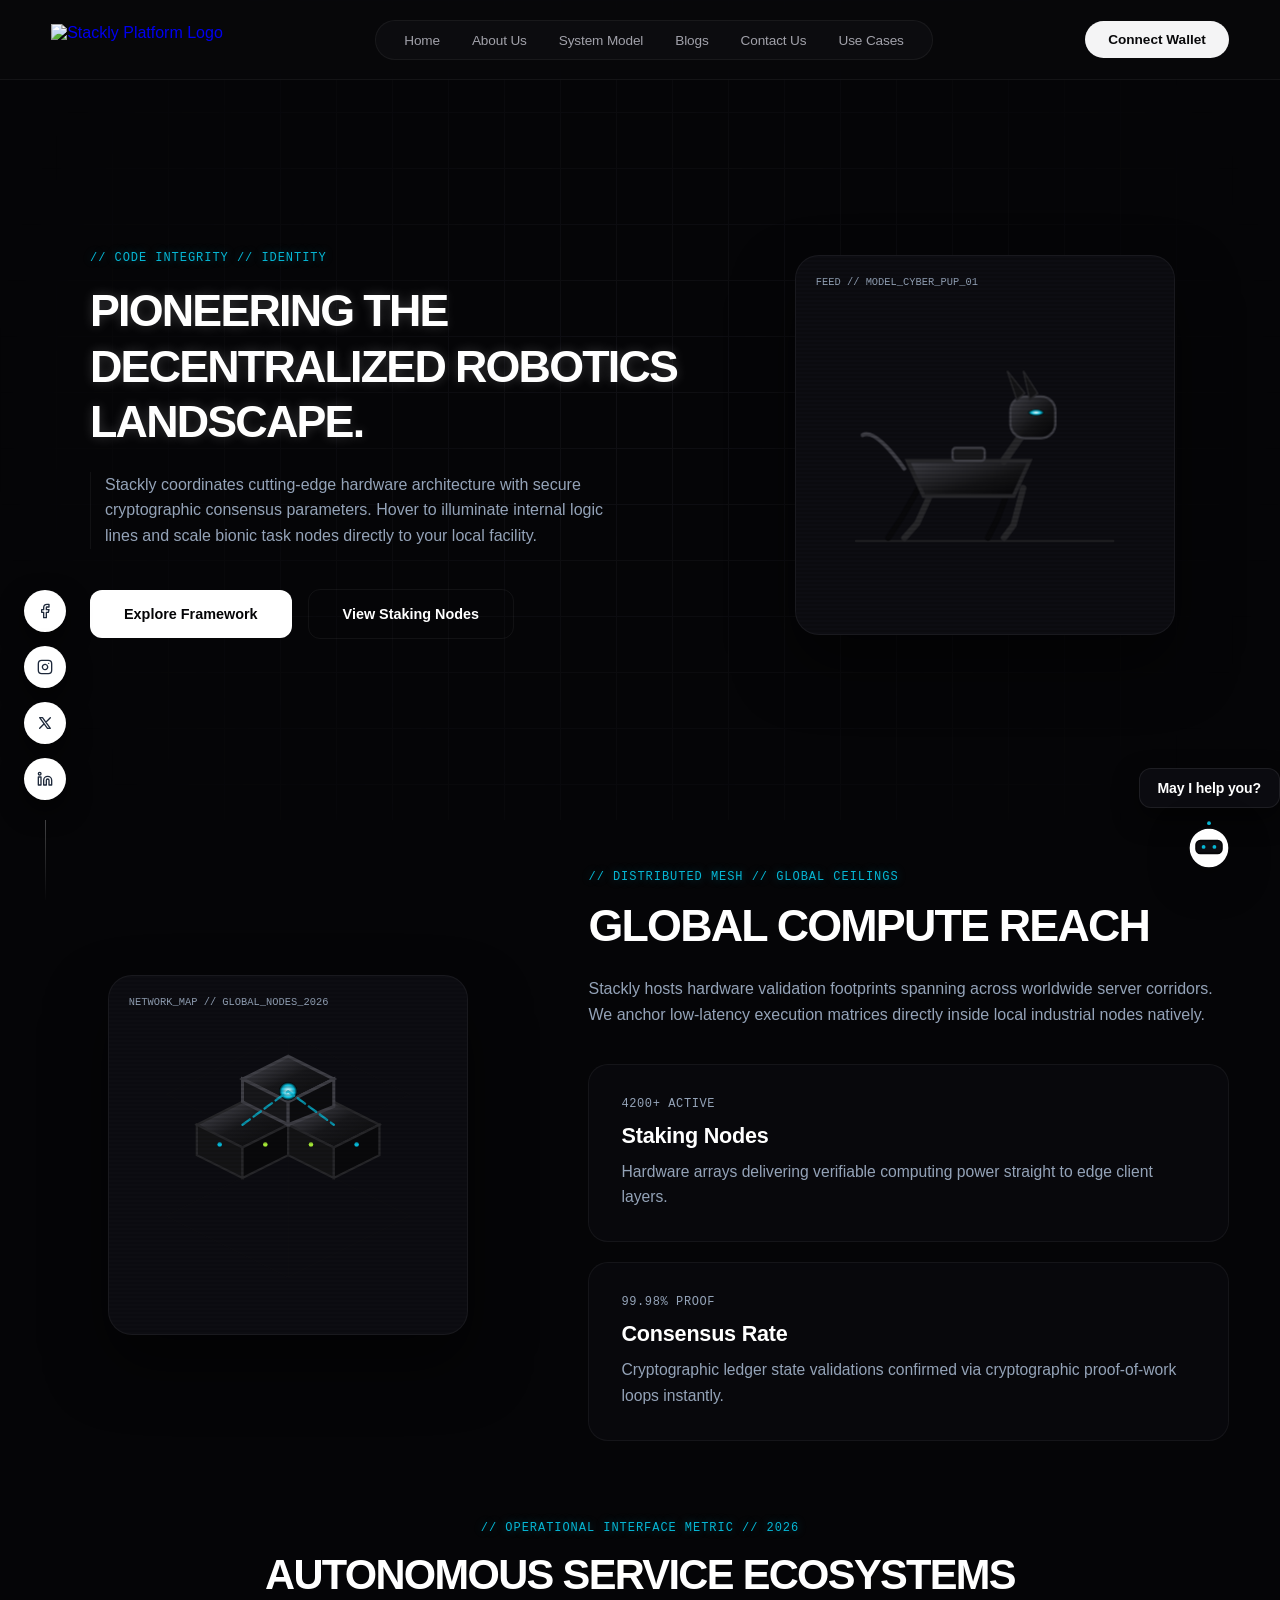
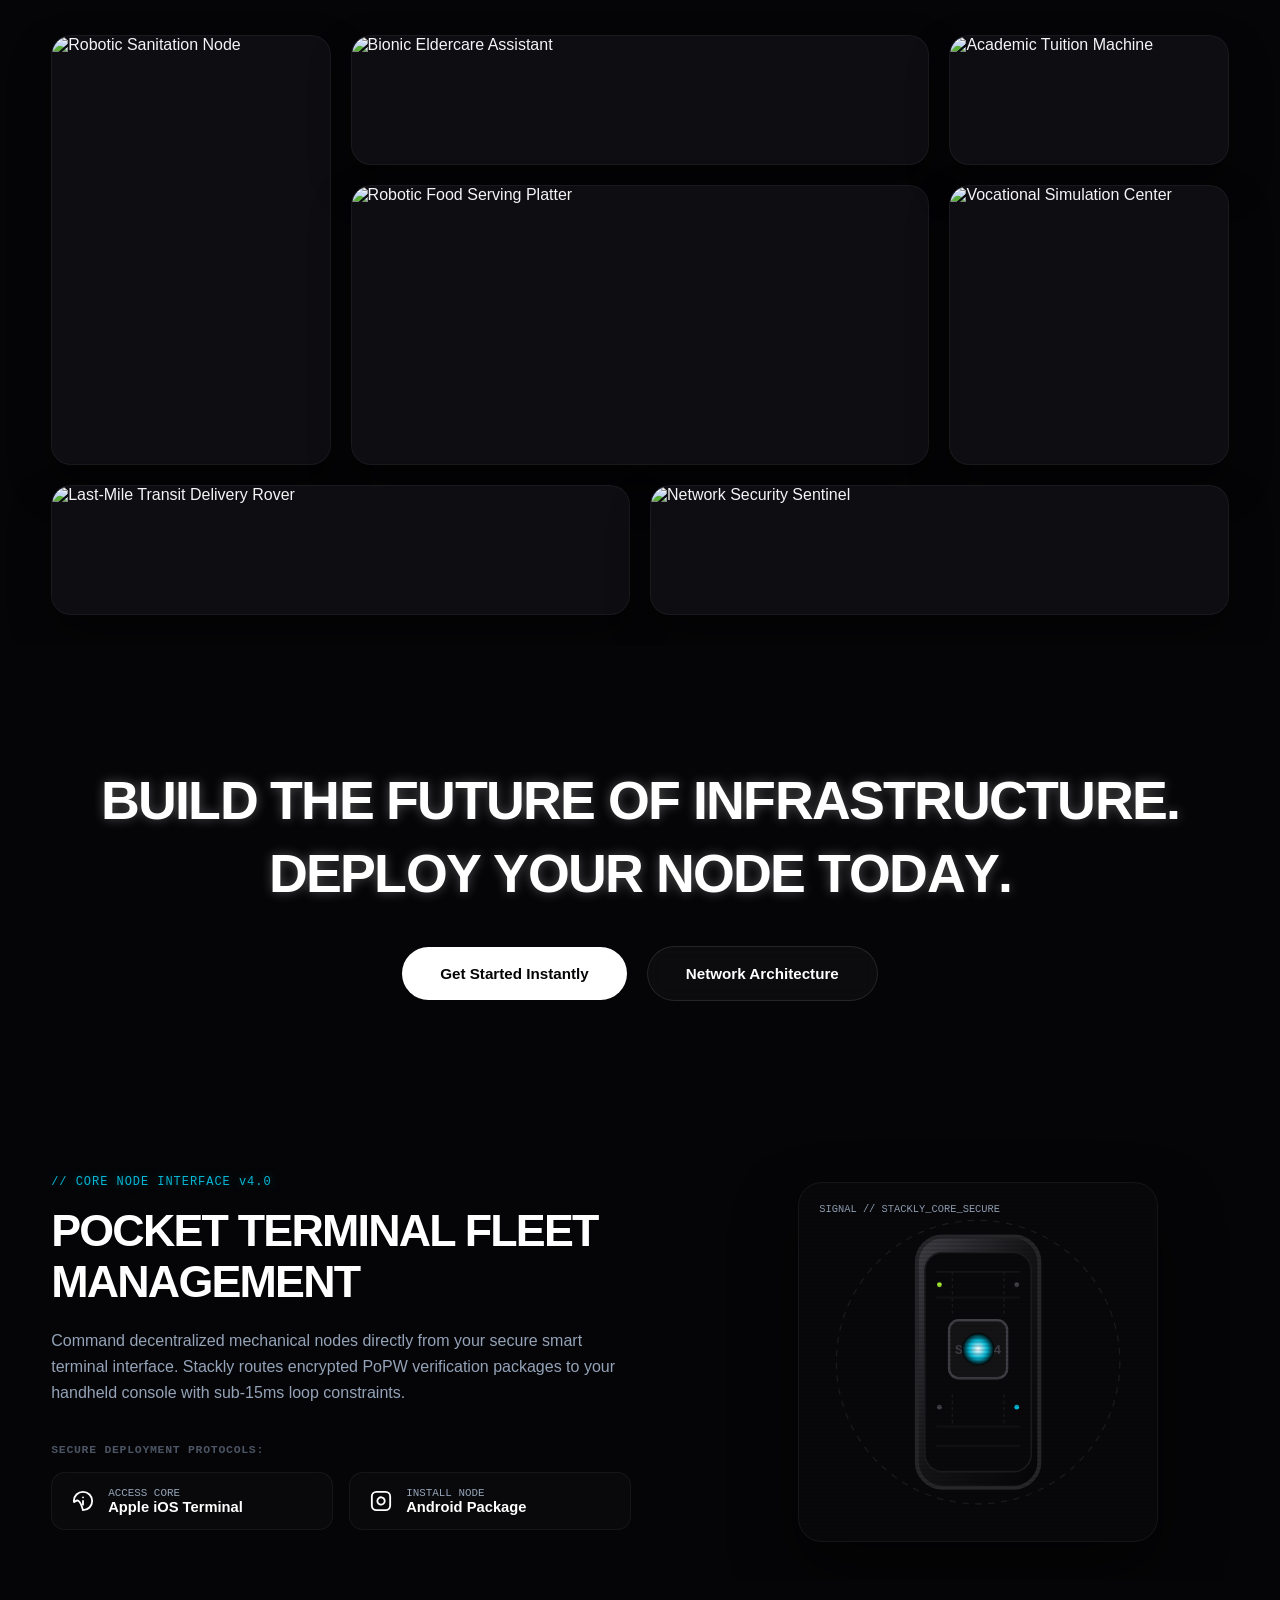
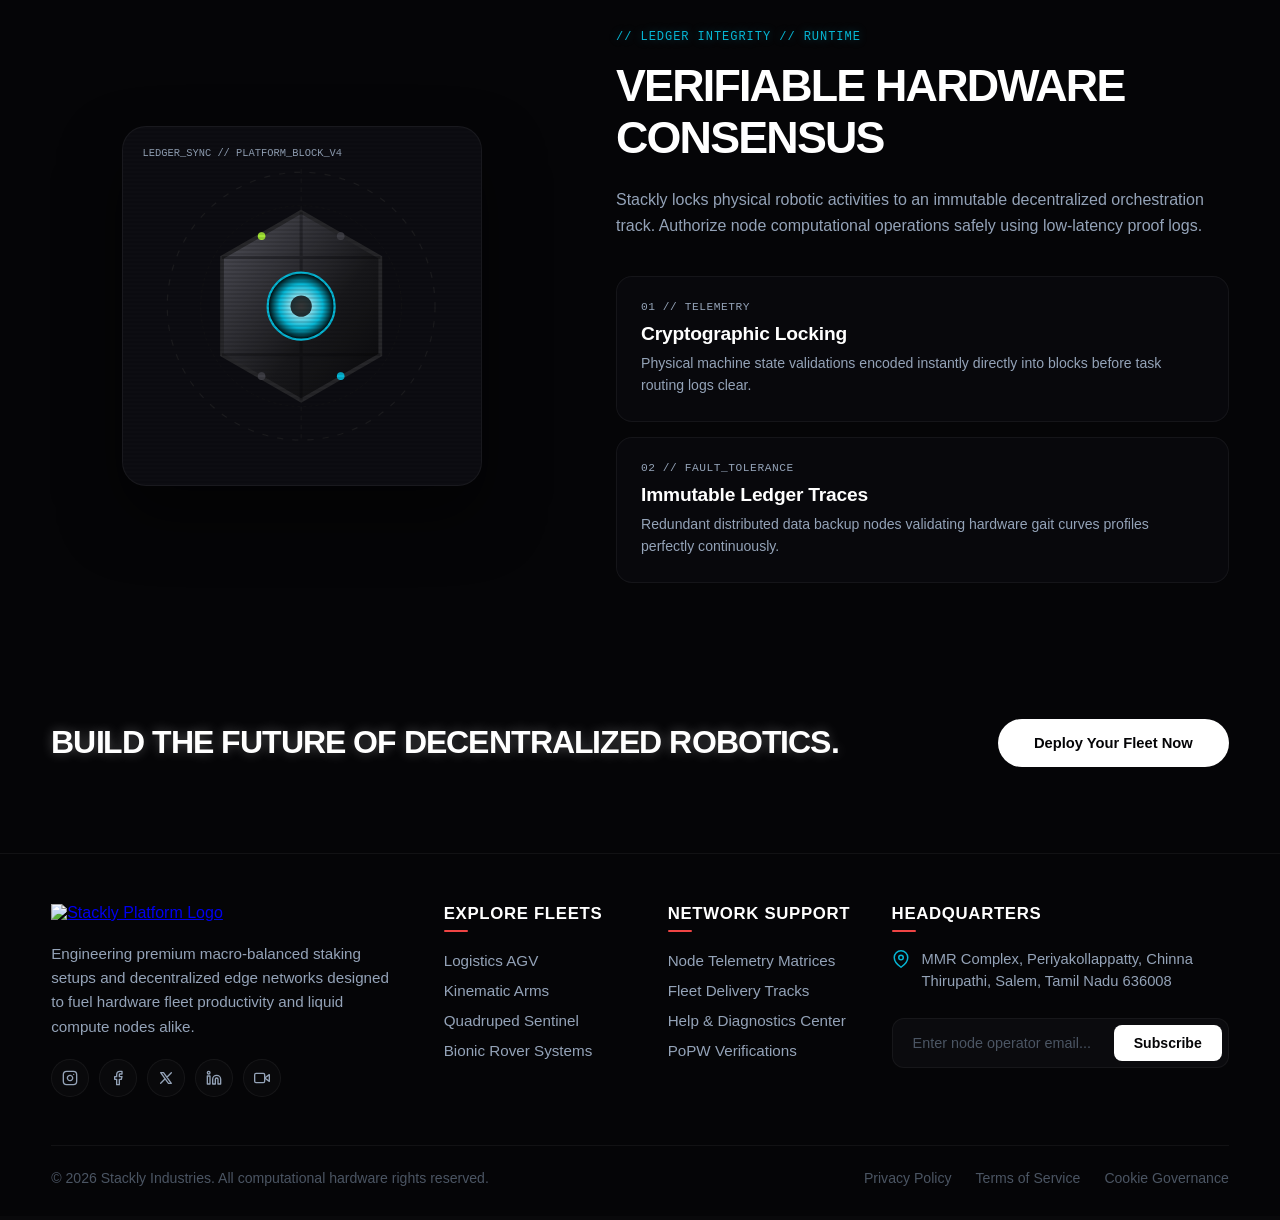
==== about.html @ 05ede950 "subpages completed" ====
<!DOCTYPE html>
<html lang="en">
<head>
    <meta charset="UTF-8">
    <meta name="viewport" content="width=device-width, initial-scale=1.0">
    <title>Stackly — Initializing...</title>
    <link rel="stylesheet" href="style.css">
</head>
<body>

    <!-- Premium Dark Robotics Preloader Overlay Component -->
    <div id="preloader">
        <div class="loader-content">
            
            <!-- Modern Humanoid Inline Vector Node -->
            <svg class="robot-vector" viewBox="0 0 24 24" xmlns="http://w3.org">
                <path d="M12 2V5M5 9H3M21 9H19M12 17V22M9 22H15" />
                <rect x="5" y="5" width="14" height="12" rx="3" />
                <circle cx="9" cy="10" r="1" fill="currentColor" />
                <circle cx="15" cy="10" r="1" fill="currentColor" />
                <path d="M9 14C9 14 10.5 15.5 12 15.5C13.5 15.5 15 14 15 14" />
            </svg>
            
            <!-- Brand Platform Signature Identification -->
            <h1 class="brand-load-text">stackly</h1>
            
            <!-- Precision Loading Timeline Metrics Track -->
            <div class="progress-track">
                <div class="progress-bar"></div>
            </div>
            
        </div>
    </div>



 <script>
    /**
 * Stackly Isolated Pipeline Handler
 * Encapsulates preloader termination behavior
 */
document.addEventListener('DOMContentLoaded', () => {
    const preloader = document.getElementById('preloader');
    
    // Strict 2-second timeout window constraint execution frame
    setTimeout(() => {
        // Execute smooth exit fade workflow transition parameters
        preloader.style.opacity = '0';
        preloader.style.visibility = 'hidden';
        
        // Console statement verify preloader complete loop hooks
        console.log("[STACKLY INTERFACE]: Preloader cycle successfully completed. System fully mounted.");
    }, 2000);
});

 </script>

 <!-- Persistent Global Navigation Header Matrix -->
<header class="global-navbar">
    <div class="nav-container">
        
        <!-- Left Corner Brand Asset Component (Triggers App Reload) -->
        <a href="#" class="brand-logo-link" id="logoLink" title="Refresh Application">
            <img src="https://placehold.co" alt="Stackly Platform Logo" class="brand-img">
        </a>

        <!-- Center Navigation Alignment Menu Grid Wrapper -->
        <nav class="nav-menu-wrapper" id="navMenu">
            <ul class="nav-list">
                <li><a href="index.html" class="menu-link">Home</a></li>
                <li><a href="about.html" class="menu-link">About Us</a></li>
                <li><a href="systems.html" class="menu-link">System Model</a></li>
                <li><a href="blogs.html" class="menu-link">Blogs</a></li>
                <li><a href="contact.html" class="menu-link">Contact Us</a></li>
                <li><a href="#usecases" class="menu-link">Use Cases</a></li>
            </ul>
        </nav>

        <!-- Right Corner Authentication Interface Trigger -->
        <div class="nav-auth-block">
            <a href="login.html" class="cta-auth-btn">Connect Wallet</a>
            
            <!-- Micro-Interactions Fluid Mobile Hamburger Button Node -->
            <button class="hamburger-toggle" id="hamburgerBtn" aria-label="Toggle Navigation Workspace" aria-expanded="false">
                <span class="bar"></span>
                <span class="bar"></span>
                <span class="bar"></span>
            </button>
        </div>

    </div>
</header>

<script>
    /**
 * Stackly Global Application Header Pipeline
 */
document.addEventListener('DOMContentLoaded', () => {
    
    // Core Elements Declarations Setup
    const logoLink = document.getElementById('logoLink');
    const hamburgerBtn = document.getElementById('hamburgerBtn');
    const navMenu = document.getElementById('navMenu');
    const bodyElement = document.body;
    const menuLinks = document.querySelectorAll('.menu-link');

    // 1. Force Page Hard Refresh on Logo Press Action
    if (logoLink) {
        logoLink.addEventListener('click', (event) => {
            event.preventDefault();
            window.location.reload(true);
        });
    }

    // 2. Responsive Mobile Sheet Interactivity Router Setup
    function toggleMobileMenu() {
        const isExpanded = hamburgerBtn.getAttribute('aria-expanded') === 'true';
        
        // Toggle Local Tracking CSS classes
        hamburgerBtn.classList.toggle('active');
        navMenu.classList.toggle('active');
        
        // Strict Background Scrolling Interdiction Protocol Implementation
        bodyElement.classList.toggle('mobile-menu-active');
        
        // Sync State Accessibility Properties
        hamburgerBtn.setAttribute('aria-expanded', !isExpanded);
    }

    if (hamburgerBtn && navMenu) {
        hamburgerBtn.addEventListener('click', toggleMobileMenu);
    }

    // 3. Drop down backdrop context immediately if anchor link selection updates
    menuLinks.forEach(link => {
        link.addEventListener('click', () => {
            if (navMenu && navMenu.classList.contains('active')) {
                toggleMobileMenu();
            }
        });
    });

});

</script>

<!-- Fixed Left Column Structural Social Dock Matrix -->
<aside class="spatial-social-dock">
    <div class="dock-nodes-wrapper">
        
        <!-- Icon 1: Facebook -->
        <a href="404.html" class="dock-icon-orb" aria-label="Facebook Channel Link" title="Facebook">
            <svg class="svg-dock-icon" viewBox="0 0 24 24" fill="none" stroke="currentColor" stroke-width="2" stroke-linecap="round" stroke-linejoin="round">
                <path d="M18 2h-3a5 5 0 0 0-5 5v3H7v4h3v8h4v-8h3l1-4h-4V7a1 1 0 0 1 1-1h3z"></path>
            </svg>
        </a>

        <!-- Icon 2: Instagram -->
        <a href="404.html" class="dock-icon-orb" aria-label="Instagram Stream Link" title="Instagram">
            <svg class="svg-dock-icon" viewBox="0 0 24 24" fill="none" stroke="currentColor" stroke-width="2" stroke-linecap="round" stroke-linejoin="round">
                <rect x="2" y="2" width="20" height="20" rx="5" ry="5"></rect>
                <path d="M16 11.37A4 4 0 1 1 12.63 8 4 4 0 0 1 16 11.37z"></path>
                <line x1="17.5" y1="6.5" x2="17.51" y2="6.5"></line>
            </svg>
        </a>

        <!-- Icon 3: X / Twitter -->
        <a href="404.html" class="dock-icon-orb" aria-label="X Network Feed Link" title="X (Twitter)">
            <svg class="svg-dock-icon" viewBox="0 0 24 24" fill="none" stroke="currentColor" stroke-width="2" stroke-linecap="round" stroke-linejoin="round">
                <path d="M4 4l11.733 16h4.267l-11.733 -16z M4 20l6.768 -6.768 M20 4l-6.768 6.768"></path>
            </svg>
        </a>

        <!-- Icon 4: LinkedIn -->
        <a href="404.html" class="dock-icon-orb" aria-label="LinkedIn Corporate Hub Link" title="LinkedIn">
            <svg class="svg-dock-icon" viewBox="0 0 24 24" fill="none" stroke="currentColor" stroke-width="2" stroke-linecap="round" stroke-linejoin="round">
                <path d="M16 8a6 6 0 0 1 6 6v7h-4v-7a2 2 0 0 0-2-2 2 2 0 0 0-2 2v7h-4v-7a6 6 0 0 1 6-6zM2 9h4v12H2z"></path>
                <circle cx="4" cy="4" r="2"></circle>
            </svg>
        </a>

        <!-- Continuous Vertical Calibration Track Line -->
        <div class="dock-axis-line"></div>

    </div>
</aside>

<style>
    /* ==========================================================================
   FIXED LEFT-PINNED SECURE SOCIAL DOCK SYSTEM (Morph Spatial UI Specs)
   ========================================================================== */
:root {
    --bg-universe-dark: #050507;
    --surface-solid-orb: #ffffff;
    --text-icon-dark: #1e293b;
    --neon-cyan: #06b6d4;
    --border-muted: rgba(255, 255, 255, 0.05);
}

.spatial-social-dock {
    /* FIXED FIXED CORNER OVERRIDE PIN: Extracts element node stack entirely out of content flow context layers */
    position: fixed;
    bottom: 0;
    left: 24px; /* Locked margin placement gutter spacing safely clear of hero typography boxes bounds */
    z-index: 999; /* Forces layer tracking strictly over all background elements layout grids */
    pointer-events: none; 
}

.dock-nodes-wrapper {
    display: flex;
    flex-direction: column;
    align-items: center;
    gap: 14px; /* Symmetrical spatial intervals between independent white circles */
    pointer-events: auto; /* Restores active mouse clicks capture exclusively over buttons circles */
}

/* White Pinned Circular Containers */
.dock-icon-orb {
    width: 42px;
    height: 42px;
    background-color: var(--surface-solid-orb);
    border-radius: 50%;
    display: flex;
    justify-content: center;
    align-items: center;
    color: var(--text-icon-dark);
    text-decoration: none;
    box-shadow: 0 10px 25px rgba(0, 0, 0, 0.6);
    transition: background-color 0.3s, color 0.3s, transform 0.4s cubic-bezier(0.16, 1, 0.3, 1), box-shadow 0.3s;
}

.svg-dock-icon {
    width: 16px;
    height: 16px;
    display: block;
}

/* CYBER GLOW TRANSFORMS ON HOVER SHIFTS */
.dock-icon-orb:hover {
    background-color: var(--bg-universe-dark);
    color: #ffffff;
    border: 1px solid var(--neon-cyan);
    box-shadow: 0 0 20px rgba(6, 182, 212, 0.6);
    transform: translateY(-4px) scale(1.05); /* Moves upward programmatically on focus checks */
}

/* Pinned Vertical Track Axis Line */
.dock-axis-line {
    width: 1px;
    height: 80px; /* Locked downward line extension length bounds */
    background: linear-gradient(to bottom, rgba(255, 255, 255, 0.25) 0%, rgba(255, 255, 255, 0.01) 100%);
    margin-top: 6px;
}

/* ==========================================================================
   DYNAMIC MULTI-BREAKPOINT RESPONSIVE ADAPTABILITY OVERRIDES
   ========================================================================== */
@media (max-width: 1024px) {
    /* Safe re-alignment: Converts fixed left row layout stack into floating horizontal bar on compact screens */
    .spatial-social-dock {
        position: fixed;
        bottom: 20px;
        left: 50%;
        transform: translateX(-50%);
        width: auto;
    }

    .dock-nodes-wrapper {
        flex-direction: row; /* Horizontal shift sequence */
        background: rgba(13, 13, 18, 0.85);
        padding: 8px 16px;
        border-radius: 100px;
        border: 1px solid var(--border-muted);
        backdrop-filter: blur(16px);
        -webkit-backdrop-filter: blur(16px);
        gap: 12px;
        box-shadow: 0 20px 40px rgba(0, 0, 0, 0.7);
    }

    .dock-icon-orb {
        width: 36px;
        height: 36px;
        box-shadow: none;
    }
    
    .dock-icon-orb:hover {
        transform: translateY(-2px) scale(1.02);
    }

    .dock-axis-line {
        display: none; /* Destroys downward track line on mobile views stacks cleanly */
    }
}

</style>

<!-- Pinned Bottom Right Corner Robotic Assistant Node Widget Frame -->
<div class="robotic-assistance-widget" id="assistanceNode" title="Get Network Support">
    <div class="assistant-content-mesh">
        
        <!-- Automated Telemetry Text Notification Prompt Banner Bubble -->
        <div class="assistant-speech-bubble" id="speechPromptBubble">
            <span class="bubble-text">May I help you?</span>
        </div>

        <!-- High-Fidelity White-Chassis Black-Outline Humanoid Assistant Orb Anchor -->
        <div class="assistant-trigger-orb">
            <!-- Interconnected Robotics Mechanical Head Vector Asset Grid -->
            <svg class="assistant-vector-icon" viewBox="0 0 100 100" xmlns="http://w3.org">
                <!-- Main Helmet Armor Shell Face (White Chassis Plate, Crisp Solid Black Outlines) -->
                <circle cx="50" cy="50" r="38" fill="#ffffff" stroke="#050507" stroke-width="4.5" />
                
                <!-- Recessed Deep Tech Visor Display Grid Module -->
                <rect x="26" y="36" width="48" height="24" rx="8" fill="#0d0d11" stroke="#050507" stroke-width="3" />
                
                <!-- Active Luminous Cyan Node Sensors Arrays Optics (Domain Branding Accents) -->
                <circle cx="40" cy="48" r="3.5" fill="#06b6d4" class="telemetry-optic-glow" />
                <circle cx="60" cy="48" r="3.5" fill="#06b6d4" class="telemetry-optic-glow" />
                
                <!-- Upper Antenna Uplink Signal Joint Node Frame -->
                <line x1="50" y1="12" x2="50" y2="4" stroke="#050507" stroke-width="4" stroke-linecap="round" />
                <circle cx="50" cy="4" r="3.5" fill="#06b6d4" />
            </svg>
        </div>

    </div>
</div>
<style>
    /* ==========================================================================
   PINNED BOT-RIGHT CORNER ROBOT ASSISTANT (Fixed Right-Edge Alignment)
   ========================================================================== */
:root {
    --bg-universe-pitch: #050507;
    --surface-white-chassis: #ffffff;
    --neon-cyan-glow: #06b6d4;
    --font-display-stack: -apple-system, BlinkMacSystemFont, "SF Pro Display", "Segoe UI", Roboto, sans-serif;
}

.robotic-assistance-widget {
    /* FIXED FIXED CORNER OVERRIDE PIN SETUP: Fixed positioning outside standard flow context layers */
    position: fixed;
    bottom: 24px;
    right: 0px; /* FIXED: Locked safety margin spacer to prevent window clipping cuts */
    z-index: 9999; /* Forces layer hierarchy directly over footer modules matrices */
    cursor: pointer;
    font-family: var(--font-display-stack);
    user-select: none;
    -webkit-user-select: none;
}

.assistant-content-mesh {
    position: relative;
    display: flex;
    flex-direction: column;
    align-items: center; /* FIXED: Centers bubble block perfectly above the robot cylinder */
    gap: 12px;
}

/* ==========================================================================
   AUTOMATED TELEMETRY SPEECH BUBBLE OVERLAYS 
   ========================================================================== */
.assistant-speech-bubble {
    background-color: rgba(13, 13, 18, 0.9);
    border: 1px solid rgba(255, 255, 255, 0.08);
    backdrop-filter: blur(12px);
    -webkit-backdrop-filter: blur(12px);
    padding: 10px 18px;
    border-radius: 12px;
    box-shadow: 0 10px 25px rgba(0, 0, 0, 0.5);
    
    /* Programmatic Opacity Flash states metrics default starting flags rules */
    opacity: 0;
    visibility: hidden;
    transform: translateY(6px) scale(0.98);
    transition: opacity 0.4s cubic-bezier(0.16, 1, 0.3, 1), 
                visibility 0.4s, 
                transform 0.4s cubic-bezier(0.16, 1, 0.3, 1);
    white-space: nowrap; /* Prevents text layout fractures on narrow containers width changes */
}

/* Flash active visibility indicator class applied via programmatic 2s intervals clocks */
.assistant-speech-bubble.bubble-active {
    opacity: 1;
    visibility: visible;
    transform: translateY(0) scale(1);
}

.bubble-text {
    color: var(--surface-white-chassis);
    font-size: 0.88rem;
    font-weight: 600;
    letter-spacing: -0.01em;
}

/* ==========================================================================
   WHITE-CHASSIS BLACK-OUTLINE HIGH-GLOW ICON HARNESS 
   ========================================================================== */
.assistant-trigger-orb {
    width: 54px;
    height: 56px;
    display: flex;
    justify-content: center;
    align-items: center;
    transition: transform 0.4s cubic-bezier(0.16, 1, 0.3, 1);
    /* Soft spatial vertical float loop oscillation timeline */
    animation: assistantFloatOscillation 5s ease-in-out infinite;
}

.assistant-vector-icon {
    width: 100%;
    height: auto;
    display: block;
    filter: drop-shadow(0 10px 20px rgba(0, 0, 0, 0.4));
}

/* Continuously pulsing domain blue indicator optics layout metrics */
.telemetry-optic-glow {
    animation: cyanOpticsPulse 2.5s ease-in-out infinite;
    transform-origin: center;
}

/* High-tech automated animation frames tracks definitions */
@keyframes assistantFloatOscillation {
    0%, 100% { transform: translateY(0px); }
    50% { transform: translateY(-6px); }
}

@keyframes cyanOpticsPulse {
    0%, 100% { opacity: 0.6; filter: drop-shadow(0 0 1px var(--neon-cyan-glow)); }
    50% { opacity: 1; filter: drop-shadow(0 0 6px var(--neon-cyan-glow)); }
}

/* HIGH-INTENSITY SECURE CYBER TERMINAL HOVER ACTIONS HOOKS */
.robotic-assistance-widget:hover .assistant-trigger-orb {
    transform: scale(1.06) rotate(6deg); 
}

.robotic-assistance-widget:hover .assistant-speech-bubble {
    opacity: 1;
    visibility: visible;
    transform: translateY(0) scale(1);
    border-color: var(--neon-cyan-glow);
}

/* ==========================================================================
   DYNAMIC MULTI-BREAKPOINT RESPONSIVE SAFE CLOSING ADJUSTMENTS
   ========================================================================== */
@media (max-width: 768px) {
    .robotic-assistance-widget {
        bottom: 20px;
        right: 20px;
    }
    .assistant-trigger-orb {
        width: 48px;
        height: 48px;
    }
    .bubble-text {
        font-size: 0.82rem;
    }
}

</style>

<script>
    /**
 * Stackly Robotic Assistant 2-Second Pulse & Destination Router Engine Pipeline
 */
document.addEventListener('DOMContentLoaded', () => {

    const assistanceWidgetNode = document.getElementById('assistanceNode');
    const speechPromptBubble = document.getElementById('speechPromptBubble');

    if (assistanceWidgetNode && speechPromptBubble) {
        
        // 1.secure navigation link trigger setup dispatch rules
        assistanceWidgetNode.addEventListener('click', (event) => {
            event.preventDefault();
            // Dispatches application data routing straight onto target 404 canvas page layout
            window.location.href = "404.html";
        });


        // 2. REPEATING 2-SECOND TEXT NOTIFICATION FLASH LOOP IMPLEMENTATION
        let isPromptVisible = false;

        function cycleSpeechBubblePromptVisibility() {
            isPromptVisible = !isPromptVisible;
            
            if (isPromptVisible) {
                speechPromptBubble.classList.add('bubble-active');
                
                // Keep the text banner active on layout paint tracks for 2.5s before unrolling cleanly
                setTimeout(() => {
                    speechPromptBubble.classList.remove('bubble-active');
                    isPromptVisible = false;
                }, 2500);
            }
        }

        // Initialize high precision clock timer interval set to trigger ticks exactly every 2 seconds once
        setInterval(cycleSpeechBubblePromptVisibility, 2000);
        
        // Execute instant prompt render pass on initial page load tick to confirm paint trace threads
        setTimeout(cycleSpeechBubblePromptVisibility, 800);
    }

});

</script>

<!-- Premium About Page Spatial Hero Arena -->
<section class="about-hero-section">
    
    <!-- FULL-BLEED BACKGROUND LAYER: Mount your custom graphic link inside url('') below -->
    <div class="about-hero-bg-underlay" style="background-image: url('');"></div>
    <div class="about-hero-dimmer-shield"></div>
    <div class="about-spatial-matrix-grid"></div>

    <div class="about-hero-container">
        
        <!-- Left Column Workspace: Word-by-Word Kinetic Typography & Actions -->
        <div class="about-narrative-panel">
            <span class="about-mini-hud-tag">// CODE INTEGRITY // IDENTITY</span>
            
            <!-- Target Heading for Programmatic Word-by-Word Reveal -->
            <h1 class="about-kinetic-title" id="aboutScrollHeading">PIONEERING THE DECENTRALIZED ROBOTICS LANDSCAPE.</h1>
            
            <p class="about-editorial-subtext">
                Stackly coordinates cutting-edge hardware architecture with secure cryptographic consensus parameters. Hover to illuminate internal logic lines and scale bionic task nodes directly to your local facility.
            </p>

            <!-- Floating Micro-Action Operational Button Hub -->
            <div class="about-floating-actions">
                <a href="404.html" class="about-float-btn solid-white">Explore Framework</a>
                <a href="404.html" class="about-float-btn ghost-translucent">View Staking Nodes</a>
            </div>
        </div>

        <!-- Right Column Workspace: High-Creative Cyber Dog Robot Dancing Vector -->
        <div class="about-visual-panel">
            <div class="cinematic-canine-window">
                <div class="canine-feed-label">FEED // MODEL_CYBER_PUP_01</div>
                
                <!-- Highly Creative Robotic Dog Dancing Layout Base Vector -->
                <svg class="dancing-dog-robot-vector" viewBox="0 0 200 200" xmlns="http://w3.org">
                    <defs>
                        <linearGradient id="chassisCyberMetal" x1="0%" y1="0%" x2="100%" y2="100%">
                            <stop offset="0%" stop-color="#3f3f46"/>
                            <stop offset="60%" stop-color="#141416"/>
                            <stop offset="100%" stop-color="#050507"/>
                        </linearGradient>
                        <radialGradient id="opticRadarCore" cx="50%" cy="50%" r="50%">
                            <stop offset="0%" stop-color="#ffffff"/>
                            <stop offset="60%" stop-color="#06b6d4"/>
                            <stop offset="100%" stop-color="#000000"/>
                        </radialGradient>
                    </defs>

                    <!-- Calibration Ground Baseline Reference Grid Track -->
                    <line x1="20" y1="160" x2="180" y2="160" stroke="#1c1c1f" stroke-width="1.5" stroke-linecap="round"/>

                    <!-- CYBER CANINE CORE ACTION GROUP (Dances continuously via structural CSS keyframe tracks) -->
                    <g class="cyber-dog-dance-root">
                        
                        <!-- Articulated Mechanical Antenna Tail -->
                        <path d="M50 115 Q32 90 24 94" stroke="#3f3f46" stroke-width="2.5" fill="none" stroke-linecap="round" class="dog-tail-bounce"/>
                        
                        <!-- 4 Independent Kinetic Legs Assembly Map -->
                        <!-- Rear Left Leg (Back Layer) -->
                        <path d="M60 125 L48 146 L40 158" stroke="#09090b" stroke-width="3.5" fill="none" stroke-linecap="round" class="dog-leg-back-left"/>
                        <!-- Rear Right Leg (Front Layer) -->
                        <path d="M68 127 L58 149 L50 158" stroke="#27272a" stroke-width="4" fill="none" stroke-linecap="round" class="dog-leg-back-right"/>
                        
                        <!-- Front Left Leg (Back Layer) -->
                        <path d="M116 125 L108 146 L102 158" stroke="#09090b" stroke-width="3.5" fill="none" stroke-linecap="round" class="dog-leg-front-left"/>
                        <!-- Front Right Leg (Front Layer) -->
                        <path d="M124 127 L118 150 L112 158" stroke="#27272a" stroke-width="4" fill="none" stroke-linecap="round" class="dog-leg-front-right"/>

                        <!-- Heavy Armored Main Core Torso Chassis Hull Shell -->
                        <path d="M52 110 H128 L118 132 H62 Z" fill="url(#chassisCyberMetal)" stroke="#27272a" stroke-width="2.5"/>
                        <rect x="80" y="102" width="20" height="8" rx="2" fill="#18181b" stroke="#3f3f46" stroke-width="1.5"/>

                        <!-- Structural Mechanical Neck Pivot -->
                        <path d="M112 110 L126 90" stroke="#27272a" stroke-width="5" stroke-linecap="round"/>

                        <!-- Armored Tactical Head Assembly Pod -->
                        <g class="dog-head-bob-node">
                            <rect x="116" y="70" width="28" height="26" rx="9" fill="url(#chassisCyberMetal)" stroke="#3f3f46" stroke-width="1.5"/>
                            <!-- Swept High-Glow Optical Visor Arrays -->
                            <ellipse cx="132" cy="80" rx="5" ry="2" fill="url(#opticRadarCore)" class="dog-visor-pulse-node"/>
                            <!-- Upper Audio Sensing Ears Assembly -->
                            <polygon points="120,72 114,54 125,68" fill="#141416" stroke="#27272a" stroke-width="1"/>
                            <polygon points="128,72 124,54 133,68" fill="#141416" stroke="#27272a" stroke-width="1"/>
                        </g>

                    </g>
                </svg>

                <div class="crt-scanline-overlay"></div>
            </div>
        </div>

    </div>
</section>

<style>
    /* ==========================================================================
   ABOUT HERO COMPONENT SPECIFICATIONS (Locked Universal Typography Setup)
   ========================================================================== */
:root {
    --bg-universe: #050507;
    --surface-card-solid: #0b0b0e;
    --text-pure-white: #ffffff;
    --text-muted-gray: #8b8b93;
    --border-premium: #1c1c1f;
    --neon-cyan: #06b6d4;
    
    /* Locked Font-Family across the global layout tree architecture context */
    --font-display-stack: -apple-system, BlinkMacSystemFont, "SF Pro Display", "Segoe UI", Roboto, sans-serif;
    --header-height: 80px;
}

.about-hero-section {
    position: relative;
    width: 100%;
    min-height: calc(100vh - var(--header-height));
    background-color: var(--bg-universe);
    font-family: var(--font-display-stack);
    display: flex;
    align-items: center;
    padding: 100px 70px 30px 90px;
    overflow: hidden;
}

/* Background Configuration Blending Strategy Controls */
.about-hero-bg-underlay {
    position: absolute;
    inset: 0;
    background-size: cover;
    background-position: center;
    background-repeat: no-repeat;
    opacity: 0.2; /* Controls image graphic blending intensity thresholds cleanly */
    z-index: 1;
    pointer-events: none;
}

.about-hero-dimmer-shield {
    position: absolute;
    inset: 0;
    background: linear-gradient(180deg, rgba(5,5,7,0.9) 0%, rgba(5,5,7,0.6) 50%, rgba(5,5,7,0.9) 100%);
    z-index: 2;
    pointer-events: none;
}

.about-spatial-matrix-grid {
    position: absolute;
    inset: 0;
    background-image: linear-gradient(to right, #101014 1px, transparent 1px), linear-gradient(to bottom, #101014 1px, transparent 1px);
    background-size: 56px 56px;
    mask-image: radial-gradient(circle at 50% 50%, black, transparent 85%);
    -webkit-mask-image: radial-gradient(circle at 50% 50%, black, transparent 85%);
    z-index: 3;
    pointer-events: none;
}

.about-hero-container {
    width: 100%;
    max-width: 1440px;
    margin: 0 auto;
    display: grid;
    grid-template-columns: 1.15fr 0.85fr; /* Left-aligned content columns matrix balance */
    align-items: center;
    gap: 60px;
    z-index: 10;
}

/* ==========================================================================
   LEFT SIDE: WORD-BY-WORD REVEAL TYPOGRAPHY & FLOATING BUTTONS
   ========================================================================== */
.about-narrative-panel {
    display: flex;
    flex-direction: column;
    text-align: left; /* Strict left side canvas context alignment rules */
}

.about-mini-hud-tag {
    font-size: 0.75rem;
    font-family: monospace;
    letter-spacing: 0.08em;
    color: var(--neon-cyan);
    margin-bottom: 20px;
    text-shadow: 0 0 10px rgba(6, 182, 212, 0.4);
}

/* Re-scaled Uniform Headline Style Mapping Constraints */
.about-kinetic-title {
    font-size: clamp(2rem, 3.8vw, 2.8rem);
    font-weight: 800;
    line-height: 1.15;
    letter-spacing: -0.04em;
    text-transform: uppercase;
    color: var(--text-pure-white);
    margin-bottom: 24px;
    display: flex;
    flex-wrap: wrap;
    column-gap: 10px; /* Spacing buffer width tokens between split whole words */
    row-gap: 4px;
}

/* Word node block formatting boundaries */
.about-word-node {
    display: inline-block;
    white-space: nowrap;
    opacity: 0.1;
    transform: translateY(6px);
    transition: opacity 0.4s cubic-bezier(0.16, 1, 0.3, 1), transform 0.4s cubic-bezier(0.16, 1, 0.3, 1);
}
.about-word-node.active-word-flash {
    opacity: 1;
    transform: translateY(0);
    text-shadow: 0 0 12px rgba(255, 255, 255, 0.2);
}

/* Elegant Paragraph Hover Glow Actions */
.about-editorial-subtext {
    font-size: 1rem;
    color: var(--text-muted-gray);
    line-height: 1.6;
    margin-bottom: 40px;
    max-width: 540px;
    padding-left: 14px;
    border-left: 1px solid var(--border-premium);
    transition: color 0.3s ease, border-color 0.3s ease, background-color 0.3s ease, transform 0.3s ease;
}
.about-editorial-subtext:hover {
    color: var(--text-pure-white);
    border-left-color: var(--neon-cyan);
    background: linear-gradient(90deg, rgba(6, 182, 212, 0.02) 0%, transparent 100%);
    transform: translateX(4px);
}

/* Organic Floating CTA Button Framework */
.about-floating-actions {
    display: flex;
    gap: 16px;
    align-items: center;
}

.about-float-btn {
    padding: 16px 34px;
    border-radius: 12px;
    font-size: 0.9rem;
    font-weight: 600;
    text-decoration: none;
    transition: background-color 0.3s, color 0.3s, border-color 0.3s, transform 0.5s cubic-bezier(0.16, 1, 0.3, 1), box-shadow 0.3s;
    animation: aboutCtaFloatOscillation 5.5s ease-in-out infinite;
}

.about-float-btn.solid-white {
    background-color: var(--text-pure-white);
    color: var(--bg-universe);
    animation-delay: 0.2s;
}
.about-float-btn.solid-white:hover {
    transform: translateY(-5px) scale(1.02);
    box-shadow: 0 15px 30px rgba(255, 255, 255, 0.1);
}

.about-float-btn.ghost-translucent {
    background-color: transparent;
    color: var(--text-pure-white);
    border: 1px solid var(--border-premium);
    animation-delay: 0.9s;
}
.about-float-btn.ghost-translucent:hover {
    background-color: rgba(255, 255, 255, 0.02);
    border-color: var(--text-pure-white);
    transform: translateY(-5px) scale(1.02);
}

@keyframes aboutCtaFloatOscillation {
    0%, 100% { transform: translateY(0px); }
    50% { transform: translateY(-7px); }
}

/* ==========================================================================
   RIGHT SIDE: CINEMATIC CANINE DANCING SIMULATION LAYER
   ========================================================================== */
.about-visual-panel { display: flex; justify-content: center; align-items: center; }

.cinematic-canine-window {
    position: relative;
    width: 100%;
    max-width: 380px;
    aspect-ratio: 1 / 1;
    background-color: var(--surface-card-solid);
    border: 1px solid var(--border-premium);
    border-radius: 24px;
    display: flex;
    justify-content: center;
    align-items: center;
    overflow: hidden;
    box-shadow: 0 30px 60px rgba(0,0,0,0.5);
    animation: visualWindowFloat 6s ease-in-out infinite;
    animation-delay: 0.4s;
}

.dancing-dog-robot-vector { width: 85%; height: auto; z-index: 10; }

/* HIGH PERFORMANCE KINETIC CYBER-DOG DANCING ANIMATION RIG */
.cyber-dog-dance-root {
    transform-origin: 100px 160px;
    /* Loops a complex rhythmic dancing sway acceleration matrix */
    animation: dogDancingCoreLoop 2s cubic-bezier(0.45, 0, 0.55, 1) infinite;
    will-change: transform;
}

.dog-tail-bounce {
    transform-origin: 50px 115px;
    animation: tailWagTick 0.5s ease-in-out infinite alternate;
}

/* Sync 4 limbs into matching alternate kinetic steps delays paths */
.dog-leg-back-left   { transform-origin: 60px 125px; animation: legStepperCycle 0.5s linear infinite; }
.dog-leg-back-right  { transform-origin: 68px 127px; animation: legStepperCycle 0.5s linear infinite 0.25s; }
.dog-leg-front-left  { transform-origin: 116px 125px; animation: legStepperCycle 0.5s linear infinite 0.25s; }
.dog-leg-front-right { transform-origin: 124px 127px; animation: legStepperCycle 0.5s linear infinite; }

.dog-head-bob-node {
    transform-origin: 123px 83px;
    animation: headBobbingPass 0.5s ease-in-out infinite alternate;
}

.dog-visor-pulse-node { animation: laserVisorGlow 2s ease-in-out infinite; }

/* Mechanical Automation Timelines Keyframes Sets */
@keyframes dogDancingCoreLoop {
    0%, 100% { transform: translateX(0px) rotate(0deg) translateY(0px); }
    33% { transform: translateX(5px) rotate(2deg) translateY(-2px); }
    66% { transform: translateX(-5px) rotate(-2deg) translateY(1px); }
}

@keyframes legStepperCycle {
    0%, 100% { transform: rotate(0deg) translateY(0px); }
    50% { transform: rotate(18deg) translateY(-3px); }
}

@keyframes tailWagTick {
    to { transform: rotate(20deg); }
}

@keyframes headBobbingPass {
    to { transform: translateY(-4px) rotate(4deg); }
}

@keyframes laserVisorGlow {
    0%, 100% { opacity: 0.7; filter: drop-shadow(0 0 1px var(--neon-cyan)); }
    50% { opacity: 1; filter: drop-shadow(0 0 10px var(--neon-cyan)); fill: var(--neon-cyan); }
}

@keyframes visualWindowFloat {
    0%, 100% { transform: translateY(0px); }
    50% { transform: translateY(-10px); }
}

.canine-feed-label { position: absolute; top: 20px; left: 20px; font-family: monospace; font-size: 0.65rem; color: var(--text-muted-gray); }
.crt-scanline-overlay { position: absolute; inset: 0; background: linear-gradient(rgba(18, 16, 16, 0) 50%, rgba(0, 0, 0, 0.12) 50%); background-size: 100% 4px; pointer-events: none; z-index: 15; }

/* ==========================================================================
   DYNAMIC MULTI-BREAKPOINT RESPONSIVE SCHEMES
   ========================================================================== */
@media (max-width: 1024px) {
    .about-hero-container {
        grid-template-columns: 1fr;
        gap: 50px;
        text-align: center;
    }
    .about-narrative-panel { text-align: center; align-items: center; }
    .about-kinetic-title { justify-content: center; }
    .about-editorial-subtext { padding-left: 0; border-left: none; border-bottom: 1px solid var(--border-premium); padding-bottom: 20px; margin-left: auto; margin-right: auto; }
    .cinematic-canine-window { margin: 0 auto; }
}

@media (max-width: 480px) {
    .about-hero-section { padding-top: 110px; }
    .about-floating-actions { flex-direction: column; width: 100%; }
    .about-float-btn { width: 100%; text-align: center; }
}

</style>

<script>
    /**
 * Stackly About Page Word-Reveal Architecture Controller
 */
document.addEventListener('DOMContentLoaded', () => {

    // 1. NON-BREAKING WORD-BY-WORD SCROLL REVEAL TIMELINE ENGINE
    const headingTargetNode = document.getElementById('aboutScrollHeading');
    
    if (headingTargetNode) {
        // Parse raw heading string and separate explicitly by empty space bounds
        const wordsArray = headingTargetNode.innerText.split(' ');
        headingTargetNode.innerHTML = ''; // Safely wipe existing text element nodes

        // Reconstruct string assets mapping words into isolated non-fracturing spans
        wordsArray.forEach(word => {
            const wordSpan = document.createElement('span');
            wordSpan.className = 'about-word-node';
            wordSpan.innerText = word;
            headingTargetNode.appendChild(wordSpan);
        });

        const compiledWordSpans = headingTargetNode.querySelectorAll('.about-word-node');

        function evaluateWordRevealSequence() {
            const viewportTriggerLine = window.innerHeight * 0.85;
            const elementTopOffset = headingTargetNode.getBoundingClientRect().top;

            if (elementTopOffset < viewportTriggerLine) {
                // Determine entry acceleration metrics matching scroll velocity steps
                const scrollPaceFactor = (viewportTriggerLine - elementTopOffset) / 12;

                compiledWordSpans.forEach((wordNode, index) => {
                    if (index < scrollPaceFactor) {
                        wordNode.classList.add('active-word-flash');
                    } else {
                        wordNode.classList.remove('active-word-flash');
                    }
                });
            }
        }

        window.addEventListener('scroll', evaluateWordRevealSequence);
        evaluateWordRevealSequence(); // Run immediate paint trigger check loop pass on load
    }

});

</script>

<!-- Spatial Global Node Matrix Framework -->
<section class="global-mesh-section">
    <div class="mesh-arena-container">
        
        <!-- Left Column: Isometric Distributed Node Network Vector -->
        <div class="mesh-visual-panel scroll-reveal-base">
            <div class="cinematic-globe-window">
                <div class="mesh-feed-stamp">NETWORK_MAP // GLOBAL_NODES_2026</div>
                
                <!-- Highly Creative Layered Isometric Server Core Network Vector -->
                <svg class="global-telemetry-vector" viewBox="0 0 200 200" xmlns="http://w3.org">
                    <defs>
                        <linearGradient id="serverRackArmor" x1="0%" y1="0%" x2="100%" y2="100%">
                            <stop offset="0%" stop-color="#52525b"/>
                            <stop offset="50%" stop-color="#18181b"/>
                            <stop offset="100%" stop-color="#09090b"/>
                        </linearGradient>
                        <radialGradient id="meshDataCoreGlow" cx="50%" cy="50%" r="50%">
                            <stop offset="0%" stop-color="#ffffff"/>
                            <stop offset="70%" stop-color="#06b6d4"/>
                            <stop offset="100%" stop-color="#000000"/>
                        </radialGradient>
                    </defs>

                    <!-- Calibration Isometric Projection Grid Track Layer -->
                    <g stroke="#141416" stroke-width="0.5" opacity="0.4">
                        <polygon points="100,20 180,60 100,100 20,60" fill="none"/>
                        <polygon points="100,100 180,140 100,180 20,140" fill="none"/>
                        <line x1="100" y1="20" x2="100" y2="180"/>
                    </g>

                    <!-- 2.5D ISOMETRIC DISTRIBUTED SERVER STACKS MESH -->
                    <!-- Node Stack Alpha (Left Region) -->
                    <g class="isometric-stack-node stack-alpha">
                        <polygon points="40,80 70,65 100,80 70,95" fill="url(#serverRackArmor)" stroke="#27272a" stroke-width="1.5"/>
                        <polygon points="40,80 70,95 70,115 40,100" fill="#141416" stroke="#27272a" stroke-width="1.5"/>
                        <polygon points="70,95 100,80 100,100 70,115" fill="#09090b" stroke="#27272a" stroke-width="1.5"/>
                        <circle cx="55" cy="93" r="1.5" fill="#06b6d4" class="telemetry-node-pulse"/>
                        <circle cx="85" cy="93" r="1.5" fill="#a3e635"/>
                    </g>

                    <!-- Node Stack Beta (Right Region) -->
                    <g class="isometric-stack-node stack-beta">
                        <polygon points="100,80 130,65 160,80 130,95" fill="url(#serverRackArmor)" stroke="#27272a" stroke-width="1.5"/>
                        <polygon points="100,80 130,95 130,115 100,100" fill="#141416" stroke="#27272a" stroke-width="1.5"/>
                        <polygon points="130,95 160,80 160,100 130,115" fill="#09090b" stroke="#27272a" stroke-width="1.5"/>
                        <circle cx="115" cy="93" r="1.5" fill="#a3e635"/>
                        <circle cx="145" cy="93" r="1.5" fill="#06b6d4" class="telemetry-node-pulse"/>
                    </g>

                    <!-- Central Floating Blockchain Ledger Validation Hub -->
                    <g class="isometric-core-hub">
                        <polygon points="70,50 100,35 130,50 100,65" fill="url(#serverRackArmor)" stroke="#3f3f46" stroke-width="2"/>
                        <polygon points="70,50 100,65 100,80 70,65" fill="#18181b" stroke="#3f3f46" stroke-width="2"/>
                        <polygon points="100,65 130,50 130,68 100,80" fill="#0c0c0f" stroke="#3f3f46" stroke-width="2"/>
                        <circle cx="100" cy="58" r="6" fill="url(#meshDataCoreGlow)" class="master-ledger-glow"/>
                    </g>

                    <!-- Cryptographic Data Ray Transmission Paths Link Lines -->
                    <path d="M70 80 L100 58 L130 80" stroke="#06b6d4" stroke-width="1.5" fill="none" stroke-linecap="round" stroke-linejoin="round" class="data-stream-trace" opacity="0.8"/>
                </svg>

                <div class="crt-scanline-matrix"></div>
            </div>
        </div>

        <!-- Right Column: Interactive Progressive Metrics Grid Area -->
        <div class="mesh-narrative-panel">
            <span class="hud-mini-tag scroll-reveal-base">// DISTRIBUTED MESH // GLOBAL CEILINGS</span>
            <h2 class="mesh-headline scroll-reveal-base">GLOBAL COMPUTE REACH</h2>
            
            <p class="mesh-description scroll-reveal-base">
                Stackly hosts hardware validation footprints spanning across worldwide server corridors. We anchor low-latency execution matrices directly inside local industrial nodes natively.
            </p>

            <div class="mesh-stats-grid">
                
                <!-- Infrastructure Card 1: Flies in from the LEFT side -->
                <div class="mesh-glass-card slide-from-left" style="--stagger-index: 1;">
                    <div class="card-radial-glow-backplate"></div>
                    <div class="mesh-card-interior">
                        <span class="card-meta-label">4200+ ACTIVE</span>
                        <h3>Staking Nodes</h3>
                        <p>Hardware arrays delivering verifiable computing power straight to edge client layers.</p>
                    </div>
                </div>

                <!-- Infrastructure Card 2: Flies in from the RIGHT side -->
                <div class="mesh-glass-card slide-from-right" style="--stagger-index: 2;">
                    <div class="card-radial-glow-backplate"></div>
                    <div class="mesh-card-interior">
                        <span class="card-meta-label">99.98% PROOF</span>
                        <h3>Consensus Rate</h3>
                        <p>Cryptographic ledger state validations confirmed via cryptographic proof-of-work loops instantly.</p>
                    </div>
                </div>

            </div>
        </div>

    </div>
</section>

<style>
    /* ==========================================================================
   GLOBAL NODE MATRIX ARCHITECTURE (Locked Space Padding Configurations)
   ========================================================================== */
:root {
    --bg-universe: #050507;
    --surface-card-solid: #0b0b0e;
    --surface-card-glass: rgba(13, 13, 18, 0.45);
    --text-pure-white: #ffffff;
    --text-muted-gray: #8b8b93;
    --border-premium: #1c1c1f;
    --neon-cyan: #06b6d4;
    --font-display-stack: -apple-system, BlinkMacSystemFont, "SF Pro Display", "Segoe UI", Roboto, sans-serif;
}

.global-mesh-section {
    width: 100%;
    /* Tight padding parameters constraint applied precisely as requested */
    padding-top: 50px;
    padding-bottom: 30px;
    background-color: var(--bg-universe);
    font-family: var(--font-display-stack);
    position: relative;
    overflow: hidden;
}

.mesh-arena-container {
    width: 100%;
    max-width: 1440px;
    margin: 0 auto;
    padding: 0 4%;
    display: grid;
    grid-template-columns: 0.85fr 1.15fr; /* Balanced spatial asymmetric columns weights */
    align-items: center;
    gap: 64px;
}

/* ==========================================================================
   LEFT COLUMN: 2.5D ISOMETRIC TELEMETRY SCHEMATIC WITH GLOW OVERLAYS
   ========================================================================== */
.mesh-visual-panel { display: flex; justify-content: center; align-items: center; }

.cinematic-globe-window {
    position: relative;
    width: 100%;
    max-width: 360px;
    aspect-ratio: 1 / 1;
    background-color: var(--surface-card-solid);
    border: 1px solid var(--border-premium);
    border-radius: 24px;
    display: flex;
    justify-content: center;
    align-items: center;
    overflow: hidden;
    box-shadow: 0 30px 60px rgba(0,0,0,0.5);
    animation: spatialModuleFloatOsc 6s ease-in-out infinite;
}

.global-telemetry-vector { width: 85%; height: auto; z-index: 10; transition: transform 0.5s cubic-bezier(0.16, 1, 0.3, 1); }

/* HARDWARE CONTINUOUS KINETIC TIMELINES LOOPS ANIMATIONS */
.isometric-core-hub { animation: centerHubOscillation 4s ease-in-out infinite; }
.master-ledger-glow { animation: coreLedgerPulse 3s ease-in-out infinite; transform-origin: 100px 58px; }
.data-stream-trace { stroke-dasharray: 6 3; animation: dataTraceFlow 20s linear infinite; }

@keyframes spatialModuleFloatOsc {
    0%, 100% { transform: translateY(0px); }
    50% { transform: translateY(-10px); }
}
@keyframes centerHubOscillation {
    0%, 100% { transform: translateY(0px); }
    50% { transform: translateY(-4px); }
}
@keyframes dataTraceFlow { to { stroke-dashoffset: -100; } }
@keyframes coreLedgerPulse {
    0%, 100% { opacity: 0.6; filter: drop-shadow(0 0 2px rgba(6, 182, 212, 0.4)); }
    50% { opacity: 1; filter: drop-shadow(0 0 12px var(--neon-cyan)); fill: var(--neon-cyan); }
}

.mesh-feed-stamp { position: absolute; top: 20px; left: 20px; font-family: monospace; font-size: 0.65rem; color: var(--text-muted-gray); }
.crt-scanline-matrix { position: absolute; inset: 0; background: linear-gradient(rgba(18, 16, 16, 0) 50%, rgba(0, 0, 0, 0.12) 50%); background-size: 100% 4px; pointer-events: none; z-index: 15; }

/* CANVAS HOVER HOVER INTERACTIONS */
.cinematic-globe-window:hover { border-color: var(--neon-cyan); box-shadow: 0 0 25px rgba(6, 182, 212, 0.15), 0 30px 60px rgba(0,0,0,0.6); }
.cinematic-globe-window:hover .global-telemetry-vector { transform: scale(1.03) rotate(-1deg); }

/* ==========================================================================
   RIGHT COLUMN: DYNAMIC NARRATIVE CONTENT HOVER RE-ILLUMINATION
   ========================================================================== */
.mesh-narrative-panel { display: flex; flex-direction: column; }

.hud-mini-tag {
    font-size: 0.75rem;
    font-family: monospace;
    letter-spacing: 0.08em;
    color: var(--neon-cyan);
    margin-bottom: 16px;
    text-shadow: 0 0 10px rgba(6, 182, 212, 0.4);
}

.mesh-headline {
    font-size: clamp(2rem, 3.8vw, 2.8rem);
    font-weight: 800;
    line-height: 1.15;
    letter-spacing: -0.04em;
    text-transform: uppercase;
    color: var(--text-pure-white);
    margin-bottom: 24px;
}

.mesh-description {
    font-size: 1rem;
    color: var(--text-muted-gray);
    line-height: 1.65;
    margin-bottom: 36px;
    transition: color 0.3s ease;
}
.mesh-description:hover { color: var(--text-pure-white); }

/* SEQUENTIAL LOADING INFRASTRUCTURE GRID CARDS DECK */
.mesh-stats-grid { display: flex; flex-direction: column; gap: 20px; width: 100%; }

.mesh-glass-card {
    position: relative;
    background: var(--surface-card-glass);
    border: 1px solid var(--border-premium);
    border-radius: 20px; /* Refined geometric curves corners */
    overflow: hidden;
    transition: border-color 0.4s ease, transform 0.4s cubic-bezier(0.16, 1, 0.3, 1), opacity 0.5s ease;
}

/* Local cursor tracking radial re-illumination backplate layers mesh */
.card-radial-glow-backplate {
    position: absolute;
    inset: 0;
    background: radial-gradient(400px circle at var(--mouse-x, 0px) var(--mouse-y, 0px), rgba(6, 182, 212, 0.06), transparent 50%);
    opacity: 0;
    transition: opacity 0.4s ease;
    z-index: 1;
    pointer-events: none;
}

.mesh-card-interior { position: relative; padding: 32px; z-index: 2; display: flex; flex-direction: column; }
.card-meta-label { font-family: monospace; font-size: 0.75rem; letter-spacing: 0.05em; color: var(--text-muted-gray); margin-bottom: 12px; }

.mesh-card-interior h3 {
    font-size: 1.35rem; /* ENHANCED: Boosted typography scales across card titles */
    font-weight: 700;
    color: var(--text-pure-white);
    margin-bottom: 10px;
    letter-spacing: -0.01em;
    transition: color 0.3s ease;
}
.mesh-card-interior p { 
    font-size: 0.98rem; /* ENHANCED: Boosted interior paragraph dimensions description */
    color: var(--text-muted-gray); 
    line-height: 1.6; 
}

/* Interactive Hover States Actions */
.mesh-glass-card:hover { border-color: rgba(6, 182, 212, 0.25); transform: translateX(6px); }
.mesh-glass-card:hover .card-radial-glow-backplate { opacity: 1; }
.mesh-glass-card:hover h3 { color: var(--neon-cyan); }

/* ==========================================================================
   MODERN DUAL-SIDE ENTRANCE ANIMATION SYSTEM CONFIGS
   ========================================================================== */
.scroll-reveal-base {
    opacity: 0;
    transform: translateY(30px);
    transition: opacity 0.8s cubic-bezier(0.16, 1, 0.3, 1), transform 0.8s cubic-bezier(0.16, 1, 0.3, 1);
}
.scroll-reveal-base.revealed-active { opacity: 1; transform: translateY(0); }

/* Card 1: Enters horizontally from the LEFT boundary */
.mesh-glass-card.slide-from-left {
    opacity: 0;
    transform: translateX(-100px);
    transition: opacity 0.9s cubic-bezier(0.16, 1, 0.3, 1), transform 0.9s cubic-bezier(0.16, 1, 0.3, 1), border-color 0.4s ease;
}

/* Card 2: Enters horizontally from the RIGHT boundary */
.mesh-glass-card.slide-from-right {
    opacity: 0;
    transform: translateX(100px);
    transition: opacity 0.9s cubic-bezier(0.16, 1, 0.3, 1), transform 0.9s cubic-bezier(0.16, 1, 0.3, 1), border-color 0.4s ease;
}

/* Unified activation layout state triggers */
.mesh-glass-card.revealed-active {
    opacity: 1;
    transform: translate(0, 0);
    transition-delay: calc(var(--stagger-index) * 0.15s);
}

/* ==========================================================================
   DYNAMIC MULTI-BREAKPOINT RESPONSIVE CONSTRAINTS RE-ALIGNMENT
   ========================================================================== */
@media (max-width: 1024px) {
    .mesh-arena-container {
        grid-template-columns: 1fr;
        gap: 50px;
        text-align: center;
    }
    .mesh-description { margin-left: auto; margin-right: auto; }
    .cinematic-globe-window { margin: 0 auto; }
    
    /* Fallback transformation trajectory to standard vertical paths when rows collapse down */
    .mesh-glass-card.slide-from-left,
    .mesh-glass-card.slide-from-right {
        transform: translateY(40px);
    }
    .mesh-glass-card:hover { transform: translateY(-4px); } 
}

@media (max-width: 480px) {
    .global-mesh-section { padding-top: 40px; padding-bottom: 24px; }
    .mesh-card-interior { padding: 24px; }
}

</style>

<script>
    /**
 * Stackly About Page Dual-Side Stagger Entrance System Controls
 */
document.addEventListener('DOMContentLoaded', () => {

    // 1. RE-ILLUMINATION MOUSE CURSOR RADIAL REFLECTION MESH
    const activeMeshCards = document.querySelectorAll('.mesh-glass-card');

    activeMeshCards.forEach(card => {
        card.addEventListener('mousemove', (event) => {
            const boundaryGeometry = card.getBoundingClientRect();
            const mouseRelativeOffsetX = event.clientX - boundaryGeometry.left;
            const mouseRelativeOffsetY = event.clientY - boundaryGeometry.top;

            card.style.setProperty('--mouse-x', `${mouseRelativeOffsetX}px`);
            card.style.setProperty('--mouse-y', `${mouseRelativeOffsetY}px`);
        });
    });


    // 2. VIEWPORT ENTRANCE TRIGGER MONITOR (Dual-Side Alternating Reveal)
    const observeTargetsList = document.querySelectorAll('.scroll-reveal-base, .mesh-glass-card');

    if (observeTargetsList.length > 0) {
        const observerOptionConstraints = {
            root: null,
            threshold: 0.12,
            rootMargin: "0px"
        };

        const coreIntersectionObserver = new IntersectionObserver((entries, observer) => {
            entries.forEach(entry => {
                if (entry.isIntersecting) {
                    entry.target.classList.add('revealed-active');
                    observer.unobserve(entry.target); // Sever thread connection link immediately post initial layout paint pass
                }
            });
        }, observerOptionConstraints);

        observeTargetsList.forEach(node => {
            coreIntersectionObserver.observe(node);
        });
    }

});

</script>

<!-- Spatial UI Polaroid Grid Arena Section -->
<section class="polaroid-collage-section">
    <div class="collage-arena-container">
        
        <!-- Section Header Hub -->
        <div class="collage-section-header">
            <span class="hud-mini-tag">// OPERATIONAL INTERFACE METRIC // 2026</span>
            <h2 class="collage-main-title">AUTONOMOUS SERVICE ECOSYSTEMS</h2>
        </div>

        <!-- Rigid Explicit Structural Grid Layout Map -->
        <div class="polaroid-masonry-grid">
            
            <!-- Shape A: Left Tall Box — Enters from LEFT -->
            <div class="collage-polaroid-card shape-left-tall fly-in-left">
                <div class="card-interior-harness">
                    <img src="https://unsplash.com" alt="Robotic Sanitation Node" class="collage-showcase-photo">
                    <div class="hover-glowing-hud-mask">
                        <h3>Robotic Sanitation Node</h3>
                        <span class="price-token">₹280 <small>/ Hr</small></span>
                        <a href="404.html" class="collage-read-more-btn">Read more</a>
                    </div>
                </div>
            </div>

            <!-- Shape B: Center Top Wide Box — Enters from TOP -->
            <div class="collage-polaroid-card shape-center-top fly-in-top">
                <div class="card-interior-harness">
                    <img src="https://unsplash.com" alt="Bionic Eldercare Assistant" class="collage-showcase-photo">
                    <div class="hover-glowing-hud-mask">
                        <h3>Bionic Eldercare Assistant</h3>
                        <span class="price-token">₹420 <small>/ Hr</small></span>
                        <a href="404.html" class="collage-read-more-btn">Read more</a>
                    </div>
                </div>
            </div>

            <!-- Shape C: Center Bottom Huge Box — Enters from BOTTOM -->
            <div class="collage-polaroid-card shape-center-main fly-in-bottom">
                <div class="card-interior-harness">
                    <img src="https://unsplash.com" alt="Robotic Food Serving Platter" class="collage-showcase-photo">
                    <div class="hover-glowing-hud-mask">
                        <h3>Robotic Food Serving Platter</h3>
                        <span class="price-token">₹190 <small>/ Platter</small></span>
                        <a href="404.html" class="collage-read-more-btn">Read more</a>
                    </div>
                </div>
            </div>

            <!-- Shape D: Right Top Square — Enters from RIGHT -->
            <div class="collage-polaroid-card shape-right-top fly-in-right">
                <div class="card-interior-harness">
                    <img src="https://unsplash.com" alt="Academic Tuition Machine" class="collage-showcase-photo">
                    <div class="hover-glowing-hud-mask">
                        <h3>Academic Tuition Machine</h3>
                        <span class="price-token">₹350 <small>/ Session</small></span>
                        <a href="404.html" class="collage-read-more-btn">Read more</a>
                    </div>
                </div>
            </div>

            <!-- Shape E: Right Bottom Square — Enters from BOTTOM -->
            <div class="collage-polaroid-card shape-right-bottom fly-in-bottom">
                <div class="card-interior-harness">
                    <img src="https://unsplash.com" alt="Vocational Simulation Center" class="collage-showcase-photo">
                    <div class="hover-glowing-hud-mask">
                        <h3>Vocational Simulation Center</h3>
                        <span class="price-token">₹580 <small>/ Course</small></span>
                        <a href="404.html" class="collage-read-more-btn">Read more</a>
                    </div>
                </div>
            </div>

            <!-- FIXED: RE-ALIGNED BOTTOM ROW INTERACTION CARDS PIPELINE (Split from 1 wide banner to 2 columns) -->
            <!-- Shape F: Bottom Left Split Row Card — Enters from LEFT -->
            <div class="collage-polaroid-card shape-floor-left fly-in-left">
                <div class="card-interior-harness">
                    <img src="https://unsplash.com" alt="Last-Mile Transit Delivery Rover" class="collage-showcase-photo">
                    <div class="hover-glowing-hud-mask">
                        <h3>Last-Mile Transit Delivery Rover</h3>
                        <span class="price-token">₹120 <small>/ Delivery</small></span>
                        <a href="404.html" class="collage-read-more-btn">Read more</a>
                    </div>
                </div>
            </div>

            <!-- Shape G: Bottom Right Split Row Card — Enters from RIGHT -->
            <div class="collage-polaroid-card shape-floor-right fly-in-right">
                <div class="card-interior-harness">
                    <img src="https://unsplash.com" alt="Network Security Sentinel" class="collage-showcase-photo">
                    <div class="hover-glowing-hud-mask">
                        <h3>Sentinel Cyber Security</h3>
                        <span class="price-token">₹450 <small>/ Hr</small></span>
                        <a href="404.html" class="collage-read-more-btn">Read more</a>
                    </div>
                </div>
            </div>

        </div>
    </div>
</section>


<style>
 /* ==========================================================================
   SPATIAL COLLAGE MATRICES (Strict Alignment Grid & Blur Hover System)
   ========================================================================== */
:root {
    --bg-universe: #050507;
    --surface-card-solid: #0d0d12;
    --text-pure-white: #ffffff;
    --text-muted-gray: #94a3b8;
    --border-premium: rgba(255, 255, 255, 0.04);
    --neon-cyan: #06b6d4;
    --font-display-stack: -apple-system, BlinkMacSystemFont, "SF Pro Display", "Segoe UI", Roboto, sans-serif;
}

.polaroid-collage-section {
    width: 100%;
    padding-top: 50px;
    padding-bottom: 30px;
    background-color: var(--bg-universe);
    font-family: var(--font-display-stack);
    position: relative;
    overflow: hidden;
}

.collage-arena-container {
    width: 100%;
    max-width: 1440px;
    margin: 0 auto;
    padding: 0 4%;
}

.collage-section-header {
    text-align: center;
    margin-bottom: 36px;
    display: flex;
    flex-direction: column;
    align-items: center;
}

.hud-mini-tag {
    font-size: 0.75rem;
    font-family: monospace;
    letter-spacing: 0.08em;
    color: var(--neon-cyan);
    margin-bottom: 12px;
    text-shadow: 0 0 10px rgba(6, 182, 212, 0.4);
}

.collage-main-title {
    font-size: clamp(1.8rem, 3.5vw, 2.6rem);
    font-weight: 800;
    line-height: 1.15;
    letter-spacing: -0.04em;
    text-transform: uppercase;
    color: var(--text-pure-white);
}

/* ==========================================================================
   RE-ALIGNED ASYMMETRIC MASONRY ENVIRONMENT
   ========================================================================== */
.polaroid-masonry-grid {
    display: grid;
    /* 4 Balanced side-by-side layout columns architecture */
    grid-template-columns: repeat(4, 1fr);
    grid-template-rows: repeat(4, 130px); /* Rigid height rows matrix to lock layout shapes */
    gap: 20px;
}

.collage-polaroid-card {
    position: relative;
    background-color: var(--surface-card-solid);
    border: 1px solid var(--border-premium);
    border-radius: 20px;
    overflow: hidden;
    box-shadow: 0 20px 40px rgba(0,0,0,0.4);
    
    /* Dynamic multidirectional entrance transform transition variables paths configuration */
    opacity: 0;
    transition: opacity 1s cubic-bezier(0.16, 1, 0.3, 1), 
                transform 1s cubic-bezier(0.16, 1, 0.3, 1), 
                border-color 0.3s ease;
}

.card-interior-harness {
    position: relative;
    width: 100%;
    height: 100%;
}

.collage-showcase-photo {
    width: 100%;
    height: 100%;
    object-fit: cover;
    display: block;
    transform: scale(1);
    transition: filter 0.4s cubic-bezier(0.16, 1, 0.3, 1), 
                transform 0.5s cubic-bezier(0.16, 1, 0.3, 1);
    filter: blur(0px);
}

/* ==========================================================================
   FIXED: BALANCED SUB-ROW MATRIX PLACEMENTS (Eliminating long high width)
   ========================================================================== */
.shape-left-tall      { grid-column: 1 / 2; grid-row: 1 / 4; }
.shape-center-top      { grid-column: 2 / 4; grid-row: 1 / 2; }
.shape-center-main     { grid-column: 2 / 4; grid-row: 2 / 4; }
.shape-right-top       { grid-column: 4 / 5; grid-row: 1 / 2; }
.shape-right-bottom    { grid-column: 4 / 5; grid-row: 2 / 4; }

/* FIXED SUB-ROW SPLIT SHAPES RULES */
.shape-floor-left      { grid-column: 1 / 3; grid-row: 4 / 5; }
.shape-floor-right     { grid-column: 3 / 5; grid-row: 4 / 5; }

/* ==========================================================================
   HOVER INTENSIFIED BLUR MASK & OVERLAY ACTIONS 
   ========================================================================== */
.hover-glowing-hud-mask {
    position: absolute;
    inset: 0;
    background-color: rgba(5, 5, 7, 0.85); 
    padding: 24px;
    display: flex;
    flex-direction: column;
    justify-content: center;
    align-items: center;
    text-align: center;
    gap: 12px;
    z-index: 15;
    
    opacity: 0;
    visibility: hidden;
    transition: opacity 0.4s cubic-bezier(0.16, 1, 0.3, 1), visibility 0.4s;
}

.hover-glowing-hud-mask h3 {
    font-size: 1.2rem;
    font-weight: 700;
    color: var(--text-pure-white);
    letter-spacing: -0.01em;
    transform: translateY(10px);
    transition: transform 0.4s cubic-bezier(0.16, 1, 0.3, 1);
    white-space: normal;
}

.price-token {
    font-size: 1.1rem;
    font-weight: 700;
    color: #a3e635; 
    transform: translateY(6px);
    transition: transform 0.4s cubic-bezier(0.16, 1, 0.3, 1) 0.05s;
}
.price-token small { font-size: 0.75rem; color: var(--text-muted-gray); font-weight: 500; }

.collage-read-more-btn {
    padding: 8px 22px;
    background-color: transparent;
    border: 1px solid var(--text-pure-white);
    color: var(--text-pure-white);
    font-size: 0.85rem;
    font-weight: 600;
    text-decoration: none;
    border-radius: 100px;
    transform: translateY(4px);
    transition: all 0.3s cubic-bezier(0.16, 1, 0.3, 1);
}

/* CARDS HOVER INTERACTION PATHS OVERLAYS */
.collage-polaroid-card:hover { border-color: rgba(6, 182, 212, 0.3); }

.collage-polaroid-card:hover .collage-showcase-photo {
    filter: blur(10px); 
    transform: scale(1.03);
}

.collage-polaroid-card:hover .hover-glowing-hud-mask {
    opacity: 1;
    visibility: visible;
}

.collage-polaroid-card:hover .hover-glowing-hud-mask h3,
.collage-polaroid-card:hover .price-token {
    transform: translateY(0);
}

.collage-read-more-btn:hover {
    background-color: var(--text-pure-white);
    color: var(--bg-universe);
    box-shadow: 0 0 15px rgba(255, 255, 255, 0.3);
}

/* ==========================================================================
   CARDINAL STAGGER ENTRY MULTIDIRECTIONAL DIAL DIRECTIVES
   ========================================================================== */
.collage-polaroid-card.fly-in-left   { transform: translateX(-80px); }
.collage-polaroid-card.fly-in-right  { transform: translateX(80px); }
.collage-polaroid-card.fly-in-top    { transform: translateY(-80px); }
.collage-polaroid-card.fly-in-bottom { transform: translateY(80px); }

/* Class injected smoothly on scroll intersections pass to ignite transformations layout reset */
.collage-polaroid-card.revealed-now {
    opacity: 1;
    transform: translate(0, 0);
}

.crt-scanline-matrix { position: absolute; inset: 0; background: linear-gradient(rgba(18, 16, 16, 0) 50%, rgba(0, 0, 0, 0.12) 50%); background-size: 100% 4px; pointer-events: none; z-index: 15; }

/* ==========================================================================
   DYNAMIC MULTI-BREAKPOINT RESPONSIVE AUTO-COLLAPSE RE-ALIGNMENT
   ========================================================================== */
@media (max-width: 1024px) {
    .polaroid-masonry-grid {
        grid-template-columns: repeat(2, 1fr);
        grid-template-rows: auto; 
    }
    .shape-left-tall, .shape-center-top, .shape-center-main, 
    .shape-right-top, .shape-right-bottom, .shape-floor-left, .shape-floor-right {
        grid-column: span 1 !important;
        grid-row: span 1 !important;
        min-height: 250px !important;
    }
    /* Flattens horizontal directions into standard vertical paths elements on tablets/smartphones cascade */
    .collage-polaroid-card.fly-in-left, 
    .collage-polaroid-card.fly-in-right { transform: translateY(40px); }
}

@media (max-width: 640px) {
    .polaroid-masonry-grid {
        grid-template-columns: 1fr; /* Strict single column cascade stream layout on smartphones */
        gap: 16px;
    }
}

</style>

<script>
/**
 * Stackly Spatial Polaroid Grid Directional Entrance Controller Pipeline
 */
document.addEventListener('DOMContentLoaded', () => {

    // CARDINAL DIRECTIONS ENTRY INTERSECTION OBSERVER PIPELINE
    const polaroidCollageCards = document.querySelectorAll('.collage-polaroid-card');

    if (polaroidCollageCards.length > 0) {
        const structuralObserverOptions = {
            root: null, // Binds straight to default device screen viewport horizon lines default track values
            threshold: 0.1, // Fires layout activation trigger passes when 10% clears the screen lines bounds
            rootMargin: "0px"
        };

        const collageIntersectionObserver = new IntersectionObserver((entries, observer) => {
            entries.forEach(entry => {
                if (entry.isIntersecting) {
                    entry.target.classList.add('revealed-now');
                    observer.unobserve(entry.target); // Sever listening thread channel attachment immediately post animation paint pass
                }
            });
        }, structuralObserverOptions);

        polaroidCollageCards.forEach(card => {
            collageIntersectionObserver.observe(card);
        });
    }

});

</script>

<section class="action-banner-section">
    
    <!-- FULL-BLEED BACKGROUND MEDIA: Mount your custom graphic link inside url('') below -->
    <div class="banner-media-underlay" style="background-image: url('https://unsplash.com');"></div>
    <div class="banner-darkener-shield"></div>

    <div class="banner-arena-container">
        <div class="banner-content-mesh">
            
            <!-- Precise 2-Line High-Impact Typography Target Block -->
            <h2 class="kinetic-letter-heading" id="ctaScrollTitle">
                <span class="line-block">BUILD THE FUTURE OF INFRASTRUCTURE.</span>
                <span class="line-block">DEPLOY YOUR NODE TODAY.</span>
            </h2>

            <!-- Floating Micro-Action Operational Button Hub -->
            <div class="banner-floating-actions">
                <a href="404.html" class="banner-float-btn primary-cyan">Get Started Instantly</a>
                <a href="404.html" class="banner-float-btn secondary-translucent">Network Architecture</a>
            </div>

        </div>
    </div>
</section>

<style>
    /* ==========================================================================
   2-LINE CALL-TO-ACTION DESIGN SUITE (Morph High-Fidelity Geometry)
   ========================================================================== */
:root {
    --text-pure-white: #ffffff;
    --text-dim-gray: #a1a1aa;
    --neon-cyan-glow: #06b6d4;
    --font-display-stack: -apple-system, BlinkMacSystemFont, "SF Pro Display", system-ui, sans-serif;
}

.action-banner-section {
    position: relative;
    width: 100%;
    min-height: 480px; /* Constrained compact 2-line layout vertical block bounds */
    padding: 80px 4%;
    display: flex;
    align-items: center;
    background-color: #050507;
    font-family: var(--font-display-stack);
    overflow: hidden;
}

/* Full Bleed Image Controller Options */
.banner-media-underlay {
    position: absolute;
    inset: 0;
    background-size: cover;
    background-position: center;
    background-repeat: no-repeat;
    z-index: 1;
    transform: scale(1.05); /* Extra bounds padding buffer to smooth clean scroll parallax steps */
    transition: transform 0.6s cubic-bezier(0.16, 1, 0.3, 1);
}

.banner-darkener-shield {
    position: absolute;
    inset: 0;
    background: linear-gradient(180deg, rgba(5, 5, 7, 0.85) 0%, rgba(5, 5, 7, 0.6) 50%, rgba(5, 5, 7, 0.85) 100%);
    z-index: 2;
    pointer-events: none;
}

.banner-arena-container {
    width: 100%;
    max-width: 1440px;
    margin: 0 auto;
    position: relative;
    z-index: 10;
}

.banner-content-mesh {
    display: flex;
    flex-direction: column;
    align-items: center;
    text-align: center;
    gap: 40px;
}

/* ==========================================================================
   KINETIC LETTER-BY-LETTER RENDERING CONSTRAINTS
   ========================================================================== */
.kinetic-letter-heading {
    font-size: clamp(1.8rem, 4.2vw, 3.5rem); /* Proportional 2-line high scale restrictions */
    font-weight: 900;
    line-height: 1.2;
    letter-spacing: -0.03em;
    color: var(--text-pure-white);
    text-transform: uppercase;
    display: flex;
    flex-direction: column;
    gap: 8px;
    width: 100%;
}

.line-block {
    display: block;
    white-space: normal;
}

/* Isolated layout metrics for character nodes avoiding line wrap fractures */
.banner-char-node {
    display: inline-block;
    opacity: 0.08;
    transform: translateY(10px) scale(0.95);
    transition: opacity 0.35s ease, transform 0.35s ease, text-shadow 0.35s;
    will-change: opacity, transform;
}

/* Lit state calculated seamlessly by scroll offsets indices */
.banner-char-node.activated-flash {
    opacity: 1;
    transform: translateY(0) scale(1);
    text-shadow: 0 0 12px rgba(255, 255, 255, 0.3);
}

/* ==========================================================================
   ORGANIC FLOATING CALL-TO-ACTION BUTTON HUBS
   ========================================================================== */
.banner-floating-actions {
    display: flex;
    gap: 20px;
    align-items: center;
    flex-wrap: wrap;
    justify-content: center;
}

.banner-float-btn {
    padding: 18px 38px;
    border-radius: 100px;
    font-size: 0.95rem;
    font-weight: 600;
    text-decoration: none;
    transition: background-color 0.3s, border-color 0.3s, color 0.3s, transform 0.4s cubic-bezier(0.16, 1, 0.3, 1), box-shadow 0.3s;
    /* Soft floating cycle base animation timeline */
    animation: bannerCtaFloatOscillation 5s ease-in-out infinite;
}

.banner-float-btn.primary-cyan {
    background-color: var(--text-pure-white);
    color: #050507;
    animation-delay: 0.1s;
}
.banner-float-btn.primary-cyan:hover {
    transform: translateY(-5px) scale(1.02);
    box-shadow: 0 20px 40px rgba(255, 255, 255, 0.15);
}

.banner-float-btn.secondary-translucent {
    background-color: rgba(255, 255, 255, 0.03);
    color: var(--text-pure-white);
    border: 1px solid rgba(255, 255, 255, 0.1);
    backdrop-filter: blur(10px);
    -webkit-backdrop-filter: blur(10px);
    animation-delay: 0.8s;
}
.banner-float-btn.secondary-translucent:hover {
    background-color: rgba(255, 255, 255, 0.08);
    border-color: var(--text-pure-white);
    transform: translateY(-5px) scale(1.02);
}

@keyframes bannerCtaFloatOscillation {
    0%, 100% { transform: translateY(0px); }
    50% { transform: translateY(-8px); }
}

/* ==========================================================================
   DYNAMIC RESPONSIVE ADJUSTMENTS BOUNDARIES
   ========================================================================== */
@media (max-width: 768px) {
    .action-banner-section {
        padding: 60px 4%;
        min-height: 400px;
    }
    .banner-floating-actions {
        flex-direction: column;
        width: 100%;
    }
    .banner-float-btn {
        width: 100%;
        text-align: center;
    }
}

</style>

<script>
    /**
 * Stackly Letter-by-Letter High-Performance Banner Controller
 */
document.addEventListener('DOMContentLoaded', () => {

    const headingContainer = document.getElementById('ctaScrollTitle');
    
    if (headingContainer) {
        // Target structural lines directly instead of rewriting raw body text arrays 
        const lineBlocks = headingContainer.querySelectorAll('.line-block');
        
        lineBlocks.forEach(line => {
            const rawLineString = line.innerText;
            line.innerHTML = ''; // Clear text nodes to compile sub-elements safely

            // Reconstruct text layouts wrapping characters without breaking words across breakpoints
            [...rawLineString].forEach(char => {
                const charSpan = document.createElement('span');
                charSpan.className = 'banner-char-node';
                // Preserve space boundaries inside absolute flex fields
                charSpan.innerHTML = char === ' ' ? '&nbsp;' : char;
                line.appendChild(charSpan);
            });
        });

        // Query all generated character layout structures across all parent line blocks
        const compiledCharSpans = headingContainer.querySelectorAll('.banner-char-node');
        
        function trackLetterRevealSequence() {
            const viewportTriggerLine = window.innerHeight * 0.85;
            const elementTopOffset = headingContainer.getBoundingClientRect().top;
            
            if (elementTopOffset < viewportTriggerLine) {
                // Determine precise index calculations matching scroll velocity tracks
                const scrollPaceFactor = (viewportTriggerLine - elementTopOffset) / 2.2;
                
                compiledCharSpans.forEach((charNode, index) => {
                    if (index < scrollPaceFactor) {
                        charNode.classList.add('activated-flash');
                    } else {
                        charNode.classList.remove('activated-flash');
                    }
                });
            }
        }

        window.addEventListener('scroll', trackLetterRevealSequence);
        trackLetterRevealSequence(); // Initial structural paint-pass verification validation
    }

});

</script>

<!-- Immersive Spatial HUD Mobile Terminal Access Suite -->
<section class="quantum-terminal-section">
    <div class="terminal-arena-container">
        
        <!-- Left Wing Workspace: Narrative Metrics & Installation Triggers (Enters from LEFT) -->
        <div class="terminal-narrative-panel fly-in-left-lane">
            <span class="hud-mini-accent-tag">// CORE NODE INTERFACE v4.0</span>
            <h2 class="terminal-main-title">POCKET TERMINAL FLEET MANAGEMENT</h2>
            <p class="terminal-editorial-desc">
                Command decentralized mechanical nodes directly from your secure smart terminal interface. Stackly routes encrypted PoPW verification packages to your handheld console with sub-15ms loop constraints.
            </p>

            <!-- Dynamic Mobile Installation Operational Hub -->
            <div class="terminal-installation-suite">
                <p class="install-prompt-label">SECURE DEPLOYMENT PROTOCOLS:</p>
                
                <div class="install-buttons-row">
                    <!-- iOS Download Trigger -->
                    <button class="spatial-install-btn trigger-404-pipeline" data-platform="Apple iOS">
                        <div class="btn-glow-reflection"></div>
                        <svg class="svg-platform-icon" viewBox="0 0 24 24" fill="none" stroke="currentColor" stroke-width="2" stroke-linecap="round" stroke-linejoin="round"><path d="M12 22C17.5228 22 22 17.5228 22 12C22 6.47715 17.5228 2 12 2C6.47715 2 2 6.47715 2 12C2 17.5228 6.47715 2 12 22Z"/><path d="M12 16V12"/><path d="M12 8H12.01"/></svg>
                        <div class="btn-meta-text">
                            <small>Access Core</small>
                            <span>Apple iOS Terminal</span>
                        </div>
                    </button>

                    <!-- Android Download Trigger -->
                    <button class="spatial-install-btn trigger-404-pipeline" data-platform="Google Android">
                        <div class="btn-glow-reflection"></div>
                        <svg class="svg-platform-icon" viewBox="0 0 24 24" fill="none" stroke="currentColor" stroke-width="2" stroke-linecap="round" stroke-linejoin="round"><rect x="2" y="2" width="20" height="20" rx="5" ry="5"></rect><path d="M16 11.37A4 4 0 1 1 12.63 8 4 4 0 0 1 16 11.37z"></path></svg>
                        <div class="btn-meta-text">
                            <small>Install Node</small>
                            <span>Android Package</span>
                        </div>
                    </button>
                </div>

                <!-- Form Diagnostic Feedback Notification Node -->
                <div class="terminal-alert-prompt" id="terminalAlertBox"></div>
            </div>
        </div>

        <!-- Right Wing Workspace: High-Creative Transparent Circuit Smartphone Chassis Vector (Enters from RIGHT) -->
        <div class="terminal-visual-panel fly-in-right-lane">
            <div class="cinematic-chassis-enclosure">
                <span class="device-telemetry-stamp">SIGNAL // STACKLY_CORE_SECURE</span>
                
                <!-- Intricate Transparent Bionic Phone Circuitry Vector Schematic -->
                <svg class="bionic-circuit-phone-vector" viewBox="0 0 200 200" xmlns="http://w3.org">
                    <defs>
                        <linearGradient id="cyberMetalChassis" x1="0%" y1="0%" x2="100%" y2="100%">
                            <stop offset="0%" stop-color="#3f3f46"/>
                            <stop offset="50%" stop-color="#141416"/>
                            <stop offset="100%" stop-color="#050507"/>
                        </linearGradient>
                        <radialGradient id="quantumOpticCore" cx="50%" cy="50%" r="50%">
                            <stop offset="0%" stop-color="#ffffff"/>
                            <stop offset="55%" stop-color="#06b6d4"/>
                            <stop offset="100%" stop-color="#000000"/>
                        </radialGradient>
                    </defs>

                    <!-- Calibration Grid Reference Rings -->
                    <circle cx="100" cy="100" r="88" fill="none" stroke="#1c1c1f" stroke-width="0.75" stroke-dasharray="4 4"/>

                    <!-- PHONE CHASSIS CORE HULL SPEC -->
                    <!-- Heavy External Industrial Armor Frame Shell -->
                    <rect x="62" y="22" width="76" height="156" rx="16" fill="url(#cyberMetalChassis)" stroke="#27272a" stroke-width="2.5" class="chassis-float-loop"/>
                    
                    <!-- Internal Transparent Logic Board Panel Glass Grid -->
                    <rect x="67" y="32" width="66" height="136" rx="11" fill="#09090b" stroke="#1c1c1f" stroke-width="1"/>

                    <!-- HIGH-CREATIVE INTERNAL BIONIC CIRCUITRY HARDWARE LAYOUT -->
                    <!-- Printed Circuit Board Trace Lines (Fine Micro-Paths Grid) -->
                    <path d="M74 44 H126 M74 60 H126 M74 140 H126 M74 152 H126" stroke="#141416" stroke-width="1"/>
                    <path d="M84 44 V70 M116 44 V70 M84 120 V140 M116 120 V140" stroke="#1c1c1f" stroke-width="0.75" stroke-dasharray="2 2"/>
                    
                    <!-- Integrated Central Processing Microchip Hub -->
                    <rect x="82" y="74" width="36" height="36" rx="6" fill="#141416" stroke="#3f3f46" stroke-width="1.5" class="microchip-glow-pulse"/>
                    <text x="100" y="95" fill="#3f3f46" font-family="monospace" font-size="8" text-anchor="middle" font-weight="700">STK-04</text>

                    <!-- Microscopic Capacitor Resistor Grid Dots Block -->
                    <circle cx="76" cy="52" r="1.5" fill="#a3e635"/>
                    <circle cx="124" cy="52" r="1.5" fill="#3f3f46"/>
                    <circle cx="76" cy="128" r="1.5" fill="#3f3f46"/>
                    <circle cx="124" cy="128" r="1.5" fill="#06b6d4" class="led-blinker-pulse"/>

                    <!-- Luminous Cryptographic Data Wave Core Pulse Link Rail -->
                    <circle cx="100" cy="92" r="10" fill="url(#quantumOpticCore)" class="lens-glow-core-pulse"/>
                    
                </svg>

                <div class="crt-scanline-matrix-shield"></div>
            </div>
        </div>

    </div>
</section>

<style>
    /* ==========================================================================
   IMMERSIVE QUANTUM TERMINAL INTERFACE (Strict Padding & Locked Font Systems)
   ========================================================================== */
:root {
    --bg-universe-pitch: #050507;
    --surface-card-solid: #0d0d12;
    --surface-glass-hud: rgba(255, 255, 255, 0.02);
    --text-pure-white: #ffffff;
    --text-muted-gray: #94a3b8;
    --border-premium: rgba(255, 255, 255, 0.05);
    --neon-cyan: #06b6d4;
    --font-display-stack: -apple-system, BlinkMacSystemFont, "SF Pro Display", "Segoe UI", Roboto, sans-serif;
}

.quantum-terminal-section {
    width: 100%;
    /* Tight space constraints padding parameters applied precisely as specified */
    padding-top: 50px;
    padding-bottom: 30px;
    background-color: var(--bg-universe-pitch);
    font-family: var(--font-display-stack);
    position: relative;
    overflow: hidden;
}

.terminal-arena-container {
    width: 100%;
    max-width: 1440px;
    margin: 0 auto;
    padding: 0 4%;
    display: grid;
    grid-template-columns: 1.1fr 0.9fr; /* Asymmetric left-leaning weight grid core balance */
    align-items: center;
    gap: 64px;
}

/* ==========================================================================
   LEFT WING: NARRATIVE TECH METRICS & DYNAMIC COMPACT INSTALL HUBS
   ========================================================================== */
.terminal-narrative-panel { display: flex; flex-direction: column; text-align: left; }

.hud-mini-accent-tag {
    font-size: 0.75rem;
    font-family: monospace;
    letter-spacing: 0.08em;
    color: var(--neon-cyan);
    margin-bottom: 16px;
    text-shadow: 0 0 10px rgba(6, 182, 212, 0.4);
}

.terminal-main-title {
    font-size: clamp(2rem, 3.8vw, 2.8rem);
    font-weight: 800;
    line-height: 1.15;
    letter-spacing: -0.04em;
    text-transform: uppercase;
    color: var(--text-pure-white);
    margin-bottom: 20px;
}

.terminal-editorial-desc {
    font-size: 1rem;
    color: var(--text-muted-gray);
    line-height: 1.65;
    max-width: 580px;
    margin-bottom: 36px;
    transition: color 0.3s ease;
}
.terminal-editorial-desc:hover { color: var(--text-pure-white); }

/* MOBILE INSTALLATION SUITE ARCHITECTURE HOOKS */
.terminal-installation-suite {
    display: flex;
    flex-direction: column;
    gap: 16px;
    position: relative;
    width: 100%;
    max-width: 580px;
}

.install-prompt-label {
    font-family: monospace;
    font-size: 0.72rem;
    font-weight: 700;
    letter-spacing: 0.06em;
    color: #4b5563;
}

.install-buttons-row {
    display: flex;
    gap: 16px;
    width: 100%;
}

.spatial-install-btn {
    flex: 1;
    position: relative;
    background-color: var(--surface-glass-hud);
    border: 1px solid var(--border-premium);
    border-radius: 14px;
    padding: 14px 20px;
    display: flex;
    align-items: center;
    gap: 14px;
    cursor: pointer;
    transition: border-color 0.35s ease, background-color 0.35s ease, transform 0.4s cubic-bezier(0.16, 1, 0.3, 1);
}

/* Local tracking cursor radial glow reflection backplates mesh */
.btn-glow-reflection {
    position: absolute;
    inset: 0;
    background: radial-gradient(300px circle at var(--mouse-x, 0px) var(--mouse-y, 0px), rgba(6, 182, 212, 0.06), transparent 50%);
    opacity: 0;
    transition: opacity 0.4s ease;
    z-index: 1;
    pointer-events: none;
}

.svg-platform-icon {
    width: 22px;
    height: 22px;
    color: var(--text-pure-white);
    position: relative;
    z-index: 2;
    transition: color 0.3s ease;
}

.btn-meta-text {
    display: flex;
    flex-direction: column;
    align-items: flex-start;
    text-align: left;
    position: relative;
    z-index: 2;
}
.btn-meta-text small { font-size: 0.68rem; font-family: monospace; color: var(--text-muted-gray); text-transform: uppercase; }
.btn-meta-text span { font-size: 0.92rem; font-weight: 600; color: var(--text-pure-white); transition: color 0.3s ease; }

/* HOVER TRIGGERS SYSTEM FOR BUTTONS PACKS */
.spatial-install-btn:hover {
    border-color: rgba(6, 182, 212, 0.3);
    background-color: rgba(255, 255, 255, 0.01);
    transform: translateY(-3px);
}
.spatial-install-btn:hover .btn-glow-reflection { opacity: 1; }
.spatial-install-btn:hover .svg-platform-icon { color: var(--neon-cyan); filter: drop-shadow(0 0 4px var(--neon-cyan)); }
.spatial-install-btn:hover .btn-meta-text span { color: var(--neon-cyan); }

/* System Interactive Warnings Prompt Feedback label nodes code mapping */
.terminal-alert-prompt {
    font-family: monospace;
    font-size: 0.78rem;
    font-weight: 700;
    letter-spacing: -0.01em;
    color: #ef4444; /* High threat crimson vector warning alert color */
    opacity: 0;
    visibility: hidden;
    transform: translateY(-4px);
    transition: all 0.3s cubic-bezier(0.16, 1, 0.3, 1);
    margin-top: 4px;
}
.terminal-alert-prompt.active-alert {
    opacity: 1;
    visibility: visible;
    transform: translateY(0);
}

/* ==========================================================================
   RIGHT WING: HIGH-CREATIVE TRANSPARENT CIRCUITS PROCESSOR SCHEMATIC
   ========================================================================== */
.terminal-visual-panel { display: flex; justify-content: center; align-items: center; }

.cinematic-chassis-enclosure {
    position: relative;
    width: 100%;
    max-width: 360px;
    aspect-ratio: 1 / 1;
    background-color: #08080b;
    border: 1px solid var(--border-premium);
    border-radius: 24px;
    display: flex;
    justify-content: center;
    align-items: center;
    overflow: hidden;
    box-shadow: 0 30px 60px rgba(0,0,0,0.5);
    animation: spatialModuleFloatOsc 6s ease-in-out infinite;
}

.bionic-circuit-phone-vector { width: 90%; height: auto; z-index: 10; transition: transform 0.5s cubic-bezier(0.16, 1, 0.3, 1); }

/* HARDWARE CONTINUOUS AUTOMATION HARDWARE KINETICS ANIMATIONS */
.chassis-float-loop { transform-origin: 100px 100px; animation: mechanicalChassisSway 6s ease-in-out infinite; }
.microchip-glow-pulse { animation: processorBoardGlow 3s ease-in-out infinite; }
.lens-glow-core-pulse { animation: centralSignalCorePulse 3s ease-in-out infinite; transform-origin: 100px 92px; }
.led-blinker-pulse { animation: ledHardwareFlash 1s step-end infinite; }

@keyframes spatialModuleFloatOsc {
    0%, 100% { transform: translateY(0px); }
    50% { transform: translateY(-10px); }
}
@keyframes mechanicalChassisSway {
    0%, 100% { transform: rotate(0deg) scale(1); }
    50% { transform: rotate(1deg) scale(1.01); }
}
@keyframes processorBoardGlow {
    0%, 100% { stroke: #3f3f46; fill: #141416; }
    50% { stroke: var(--neon-cyan); fill: #081e24; filter: drop-shadow(0 0 2px var(--neon-cyan)); }
}
@keyframes ledHardwareFlash { 50% { opacity: 0.1; } }
@keyframes centralSignalCorePulse {
    0%, 100% { opacity: 0.6; filter: drop-shadow(0 0 1px var(--neon-cyan)); }
    50% { opacity: 1; filter: drop-shadow(0 0 12px var(--neon-cyan)); }
}

.device-telemetry-stamp { position: absolute; top: 20px; left: 20px; font-family: monospace; font-size: 0.65rem; color: var(--text-muted-gray); }
.crt-scanline-matrix-shield { position: absolute; inset: 0; background: linear-gradient(rgba(18, 16, 16, 0) 50%, rgba(0, 0, 0, 0.12) 50%); background-size: 100% 4px; pointer-events: none; z-index: 15; }

/* HOVER REFLECTION TRANSLATIONS INTERACTION BLOCKS */
.cinematic-chassis-enclosure:hover { border-color: var(--neon-cyan); box-shadow: 0 0 25px rgba(6, 182, 212, 0.15), 0 30px 60px rgba(0,0,0,0.6); }
.cinematic-chassis-enclosure:hover .bionic-circuit-phone-vector { transform: scale(1.03) rotate(-1deg); }

/* ==========================================================================
   HORIZON DIRECTIONAL INTERSECTION TRIGGERS CONSTRAINTS
   ========================================================================== */
.fly-in-left-lane  { opacity: 0; transform: translateX(-80px); transition: opacity 1s cubic-bezier(0.16, 1, 0.3, 1), transform 1s cubic-bezier(0.16, 1, 0.3, 1); }
.fly-in-right-lane { opacity: 0; transform: translateX(80px); transition: opacity 1s cubic-bezier(0.16, 1, 0.3, 1), transform 1s cubic-bezier(0.16, 1, 0.3, 1); }

.fly-in-left-lane.revealed-active,
.fly-in-right-lane.revealed-active {
    opacity: 1;
    transform: translate(0, 0);
}

/* ==========================================================================
   DYNAMIC MULTI-BREAKPOINT RESPONSIVE CONSTRAINTS RE-ALIGNMENT
   ========================================================================== */
@media (max-width: 1024px) {
    .terminal-arena-container {
        grid-template-columns: 1fr;
        gap: 52px;
        text-align: center;
    }
    .terminal-editorial-desc { margin-left: auto; margin-right: auto; }
    .terminal-installation-suite { margin: 0 auto; }
    .cinematic-chassis-enclosure { margin: 0 auto; }
    
    /* Redirects entrance trajectories to standard vertical paths when rows collapse down */
    .fly-in-left-lane, .fly-in-right-lane { transform: translateY(40px); }
}

@media (max-width: 580px) {
    .install-buttons-row { flex-direction: column; width: 100%; gap: 12px; }
    .spatial-install-btn { width: 100%; justify-content: center; }
}
@media (max-width: 480px) {
    .quantum-terminal-section { padding-top: 40px; padding-bottom: 24px; }
}

</style>

<script>
    /**
 * Stackly Advanced Mobile Terminal Automation Interactivity & Diagnostics Controller
 */
document.addEventListener('DOMContentLoaded', () => {

    // 1. RE-ILLUMINATION MOUSE CURSOR OVER BUTTON SURFACE BACKPLATES RADIAL TRACKER
    const secureInstallBtns = document.querySelectorAll('.spatial-install-btn');

    secureInstallBtns.forEach(btn => {
        btn.addEventListener('mousemove', (event) => {
            const buttonGeometry = btn.getBoundingClientRect();
            // Compute precision cursor position values mapped relative to internal button bounds borders
            const relativeCursorX = event.clientX - buttonGeometry.left;
            const relativeCursorY = event.clientY - buttonGeometry.top;

            btn.style.setProperty('--mouse-x', `${relativeCursorX}px`);
            btn.style.setProperty('--mouse-y', `${relativeCursorY}px`);
        });
    });


    // 2. INTELLIGENT INSTALLATION VALIDAION REDIRECT FORM PIPELINE
    const trigger404Buttons = document.querySelectorAll('.trigger-404-pipeline');
    const terminalAlertBox = document.getElementById('terminalAlertBox');

    trigger404Buttons.forEach(button => {
        button.addEventListener('click', (event) => {
            event.preventDefault(); // Hold primitive context execution actions thread loop

            // Grab platform target parameters directly out from semantic tracking tags attributes
            const selectedPlatform = button.getAttribute('data-platform') || "Target Terminal";
            
            if (terminalAlertBox) {
                // Flash alert prompt message diagnostics status info text data
                terminalAlertBox.innerText = `INITIALIZING STACKLY HARDWARE CONNECT: Routing ${selectedPlatform} package access pipelines thread blocks...`;
                terminalAlertBox.classList.add('active-alert');
                
                // Override target button frame borders structure colors to trigger alert flags flash
                button.style.borderColor = "var(--neon-cyan)";
            }

            // Enforce clean 1.2 second latency timeout loop buffer to permit animation paint verification loops before shifting paths
            setTimeout(() => {
                window.location.href = "404.html";
            }, 1200);
        });
    });


    // 3. HORIZON EDGE DIRECTIONAL REVEALS INTERFACE OBSERVER
    const observedTerminalLanes = document.querySelectorAll('.fly-in-left-lane, .fly-in-right-lane');

    if (observedTerminalLanes.length > 0) {
        const layoutObserverSettings = {
            root: null,
            threshold: 0.12,
            rootMargin: "0px"
        };

        const terminalIntersectionObserver = new IntersectionObserver((entries, observer) => {
            entries.forEach(entry => {
                if (entry.isIntersecting) {
                    entry.target.classList.add('revealed-active');
                    observer.unobserve(entry.target); // Sever thread validation tracker links immediately post paint
                }
            });
        }, layoutObserverSettings);

        observedTerminalLanes.forEach(lane => {
            terminalIntersectionObserver.observe(lane);
        });
    }

});

</script>

<!-- High-Creative Operational Consensus Matrix Section -->
<section class="consensus-pipeline-section">
    <div class="consensus-matrix-container">
        
        <!-- Left Column Workspace: Premium Isometric Hub Ring Vector Module -->
        <div class="consensus-visual-panel scroll-fade-in-up">
            <div class="cinematic-ledger-frame">
                <div class="ledger-hud-stamp">LEDGER_SYNC // PLATFORM_BLOCK_V4</div>
                
                <!-- Highly Creative Layered Vector Cryptographic Array Hub -->
                <svg class="cryptographic-ring-vector" viewBox="0 0 200 200" xmlns="http://w3.org">
                    <defs>
                        <linearGradient id="chassisRackArmor" x1="0%" y1="0%" x2="100%" y2="100%">
                            <stop offset="0%" stop-color="#52525b"/>
                            <stop offset="60%" stop-color="#18181b"/>
                            <stop offset="100%" stop-color="#09090b"/>
                        </linearGradient>
                        <radialGradient id="opticCoreLaserGlow" cx="50%" cy="50%" r="50%">
                            <stop offset="0%" stop-color="#ffffff"/>
                            <stop offset="65%" stop-color="#06b6d4"/>
                            <stop offset="100%" stop-color="#000000"/>
                        </radialGradient>
                    </defs>

                    <!-- Background Precision Calibration Tracking Rings -->
                    <circle cx="100" cy="100" r="88" fill="none" stroke="#1c1c1f" stroke-width="0.75" stroke-dasharray="4 6"/>
                    <circle cx="100" cy="100" r="66" fill="none" stroke="#141416" stroke-width="0.5" stroke-dasharray="2 2"/>
                    <line x1="100" y1="10" x2="100" y2="190" stroke="#1c1c1f" stroke-width="0.5" stroke-dasharray="3 3"/>

                    <!-- DETECTABLE HARDWARE BLOCK RING MECHANICS -->
                    <!-- Outer Heavy Hexagonal Telemetry Chassis Hub Base -->
                    <polygon points="100,38 152,68 152,132 100,162 48,132 48,68" fill="url(#chassisRackArmor)" stroke="#27272a" stroke-width="2.5" class="chassis-float-loop-node"/>
                    
                    <!-- Internal Connected Data Sync Trace Rails Lines -->
                    <path d="M100 38 V162 M48 68 H152 M48 132 H152" stroke="#050507" stroke-width="2" opacity="0.3"/>

                    <!-- Central High-Glow Zero-Knowledge Validation Core Lens -->
                    <circle cx="100" cy="100" r="22" fill="url(#opticCoreLaserGlow)" class="central-core-pulse-optic" stroke="#06b6d4" stroke-width="1.5"/>
                    <circle cx="100" cy="100" r="7" fill="#050507" opacity="0.8"/>
                    
                    <!-- Peripheral Satellites Node Fasteners Indicator Lights -->
                    <circle cx="74" cy="54" r="2.5" fill="#a3e635"/>
                    <circle cx="126" cy="54" r="2.5" fill="#3f3f46"/>
                    <circle cx="74" cy="146" r="2.5" fill="#3f3f46"/>
                    <circle cx="126" cy="146" r="2.5" fill="#06b6d4" class="hardware-led-blinker"/>
                </svg>

                <div class="crt-scanline-matrix-shield"></div>
            </div>
        </div>

        <!-- Right Column Workspace: High-Glow Staggered Telemetry Stats Deck -->
        <div class="consensus-narrative-panel">
            <span class="hud-mini-tag scroll-fade-in-up">// LEDGER INTEGRITY // RUNTIME</span>
            <h2 class="consensus-headline scroll-fade-in-up">VERIFIABLE HARDWARE CONSENSUS</h2>
            <p class="consensus-subtext-desc scroll-fade-in-up">
                Stackly locks physical robotic activities to an immutable decentralized orchestration track. Authorize node computational operations safely using low-latency proof logs.
            </p>

            <div class="consensus-stats-stack">
                
                <!-- Metrics Card 1 -->
                <div class="consensus-glass-card scroll-fade-in-up" style="--stagger-index: 1;">
                    <div class="card-radial-glow"></div>
                    <div class="card-interior-layout-mesh">
                        <span class="card-num-meta">01 // TELEMETRY</span>
                        <h3>Cryptographic Locking</h3>
                        <p>Physical machine state validations encoded instantly directly into blocks before task routing logs clear.</p>
                    </div>
                </div>

                <!-- Metrics Card 2 -->
                <div class="consensus-glass-card scroll-fade-in-up" style="--stagger-index: 2;">
                    <div class="card-radial-glow"></div>
                    <div class="card-interior-layout-mesh">
                        <span class="card-num-meta">02 // FAULT_TOLERANCE</span>
                        <h3>Immutable Ledger Traces</h3>
                        <p>Redundant distributed data backup nodes validating hardware gait curves profiles perfectly continuously.</p>
                    </div>
                </div>

            </div>
        </div>

    </div>
</section>

<style>
    /* ==========================================================================
   SPATIAL CONSENSUS MATRIX SPECIFICATIONS (Strict Padding Framework)
   ========================================================================== */
:root {
    --bg-universe: #050507;
    --surface-card-solid: #0d0d12;
    --surface-card-glass: rgba(13, 13, 18, 0.5);
    --text-pure-white: #ffffff;
    --text-muted-gray: #8b8b93;
    --border-premium: #1c1c1f;
    --neon-cyan: #06b6d4;
    --font-display-stack: -apple-system, BlinkMacSystemFont, "SF Pro Display", "Segoe UI", Roboto, sans-serif;
}

.consensus-pipeline-section {
    width: 100%;
    /* Tight padding parameters constraint applied precisely as specified */
    padding-top: 50px;
    padding-bottom: 30px;
    background-color: var(--bg-universe);
    font-family: var(--font-display-stack);
    position: relative;
    overflow: hidden;
}

.consensus-matrix-container {
    width: 100%;
    max-width: 1440px;
    margin: 0 auto;
    padding: 0 4%;
    display: grid;
    grid-template-columns: 0.9fr 1.1fr; /* Asymmetric balance layout weights */
    align-items: center;
    gap: 64px;
}

/* ==========================================================================
   LEFT WING: SPATIAL VECTOR SERVER HUB ENVIRONMENT
   ========================================================================== */
.consensus-visual-panel { display: flex; justify-content: center; align-items: center; }

.cinematic-ledger-frame {
    position: relative;
    width: 100%;
    max-width: 360px;
    aspect-ratio: 1 / 1;
    background-color: var(--surface-card-solid);
    border: 1px solid var(--border-premium);
    border-radius: 24px;
    display: flex;
    justify-content: center;
    align-items: center;
    overflow: hidden;
    box-shadow: 0 30px 60px rgba(0,0,0,0.5);
    animation: ledgerFrameFloatOsc 6s ease-in-out infinite;
}

.cryptographic-ring-vector { width: 85%; height: auto; z-index: 10; transition: transform 0.5s cubic-bezier(0.16, 1, 0.3, 1); }

/* HARDWARE CONTINUOUS KINETIC TIMELINES ANMT_TRACKS */
.chassis-float-loop-node { transform-origin: 100px 100px; animation: hexChassisExpandSway 6s ease-in-out infinite; }
.central-core-pulse-optic { animation: coreOpticLaserGlow 3s ease-in-out infinite; transform-origin: 100px 100px; }
.hardware-led-blinker { animation: ledHardwareFlash 1s step-end infinite; }

@keyframes ledgerFrameFloatOsc {
    0%, 100% { transform: translateY(0px); }
    50% { transform: translateY(-10px); }
}
@keyframes hexChassisExpandSway {
    0%, 100% { transform: scale(1) rotate(0deg); }
    50% { transform: scale(1.02) rotate(1deg); }
}
@keyframes ledHardwareFlash { 50% { opacity: 0.2; } }
@keyframes coreOpticLaserGlow {
    0%, 100% { opacity: 0.6; filter: drop-shadow(0 0 1px var(--neon-cyan)); }
    50% { opacity: 1; filter: drop-shadow(0 0 12px var(--neon-cyan)); }
}

.ledger-hud-stamp { position: absolute; top: 20px; left: 20px; font-family: monospace; font-size: 0.65rem; color: var(--text-muted-gray); }
.crt-scanline-matrix-shield { position: absolute; inset: 0; background: linear-gradient(rgba(18, 16, 16, 0) 50%, rgba(0, 0, 0, 0.12) 50%); background-size: 100% 4px; pointer-events: none; z-index: 15; }

.cinematic-ledger-frame:hover { border-color: var(--neon-cyan); box-shadow: 0 0 25px rgba(6, 182, 212, 0.15), 0 30px 60px rgba(0,0,0,0.6); }
.cinematic-ledger-frame:hover .cryptographic-ring-vector { transform: scale(1.03) rotate(-1deg); }

/* ==========================================================================
   RIGHT WING: DYNAMIC METRICS CARDS WITH HIGH TEXT GLOWS
   ========================================================================== */
.consensus-narrative-panel { display: flex; flex-direction: column; }

.hud-mini-tag {
    font-size: 0.75rem;
    font-family: monospace;
    letter-spacing: 0.08em;
    color: var(--neon-cyan);
    margin-bottom: 16px;
    text-shadow: 0 0 10px rgba(6, 182, 212, 0.4);
}

.consensus-headline {
    font-size: clamp(2rem, 3.8vw, 2.8rem); /* Locked uniform headline scale parameters */
    font-weight: 800;
    line-height: 1.15;
    letter-spacing: -0.04em;
    text-transform: uppercase;
    color: var(--text-pure-white);
    margin-bottom: 24px;
}

.consensus-subtext-desc {
    font-size: 1rem;
    color: var(--text-muted-gray);
    line-height: 1.65;
    margin-bottom: 36px;
    transition: color 0.3s ease;
}
.consensus-subtext-desc:hover { color: var(--text-pure-white); }

/* METRICS STAGGER CASCADE DECK */
.consensus-stats-stack { display: flex; flex-direction: column; gap: 16px; width: 100%; }

.consensus-glass-card {
    position: relative;
    background: var(--surface-card-glass);
    border: 1px solid var(--border-premium);
    border-radius: 16px;
    overflow: hidden;
    transition: border-color 0.4s ease, transform 0.4s cubic-bezier(0.16, 1, 0.3, 1), opacity 0.5s ease;
}

/* Local tracking cursor radial re-illumination backplates mesh */
.card-radial-glow {
    position: absolute;
    inset: 0;
    background: radial-gradient(400px circle at var(--mouse-x, 0px) var(--mouse-y, 0px), rgba(6, 182, 212, 0.06), transparent 50%);
    opacity: 0;
    transition: opacity 0.4s ease;
    z-index: 1;
    pointer-events: none;
}

.card-interior-layout-mesh { position: relative; padding: 24px; z-index: 2; display: flex; flex-direction: column; }
.card-num-meta { font-family: monospace; font-size: 0.7rem; letter-spacing: 0.05em; color: var(--text-muted-gray); margin-bottom: 10px; }

.card-interior-layout-mesh h3 {
    font-size: 1.2rem;
    font-weight: 700;
    color: var(--text-pure-white);
    margin-bottom: 8px;
    letter-spacing: -0.01em;
    transition: color 0.3s ease;
}
.card-interior-layout-mesh p { font-size: 0.88rem; color: var(--text-muted-gray); line-height: 1.55; }

/* Interactive Hover States Actions Triggers */
.consensus-glass-card:hover { border-color: rgba(6, 182, 212, 0.25); transform: translateX(6px); }
.consensus-glass-card:hover .card-radial-glow { opacity: 1; }
.consensus-glass-card:hover h3 { color: var(--neon-cyan); }

/* ==========================================================================
   MODERN SCROLL OBSERVER ENTRANCE REVEAL OVERLAY CONFIGS
   ========================================================================== */
.scroll-fade-in-up {
    opacity: 0;
    transform: translateY(30px);
    transition: opacity 0.8s cubic-bezier(0.16, 1, 0.3, 1), transform 0.8s cubic-bezier(0.16, 1, 0.3, 1);
    will-change: opacity, transform;
}
.scroll-fade-in-up.revealed-active { opacity: 1; transform: translateY(0); }

/* Automated sequential timeline delays factors mapping indices */
.consensus-glass-card.revealed-active { transition-delay: calc(var(--stagger-index) * 0.16s); }

/* ==========================================================================
   DYNAMIC MULTI-BREAKPOINT RESPONSIVE CONSTRAINTS RE-ALIGNMENT
   ========================================================================== */
@media (max-width: 1024px) {
    .consensus-matrix-container {
        grid-template-columns: 1fr;
        gap: 50px;
        text-align: center;
    }
    .consensus-subtext-desc { margin-left: auto; margin-right: auto; }
    .cinematic-ledger-frame { margin: 0 auto; }
    .consensus-glass-card:hover { transform: translateY(-4px); } /* Shifts animation track vertical on mobile viewstacks collapse */
}

@media (max-width: 480px) {
    .consensus-pipeline-section { padding-top: 40px; padding-bottom: 24px; }
    .card-interior-layout-mesh { padding: 20px; }
}

</style>

<script>
    /**
 * Stackly About Page Consensus Module Intersection & Mouse Glow Controller
 */
document.addEventListener('DOMContentLoaded', () => {

    // 1. RE-ILLUMINATION MOUSE CURSOR RADIAL SURFACE TRACKER
    const consensusCardsDeck = document.querySelectorAll('.consensus-glass-card');

    consensusCardsDeck.forEach(card => {
        card.addEventListener('mousemove', (event) => {
            const cardGeometry = card.getBoundingClientRect();
            // Calculate absolute position coordinates vectors relative to internal asset container borders
            const relativeOffsetLocationX = event.clientX - cardGeometry.left;
            const relativeOffsetLocationY = event.clientY - cardGeometry.top;

            card.style.setProperty('--mouse-x', `${relativeOffsetLocationX}px`);
            card.style.setProperty('--mouse-y', `${relativeOffsetLocationY}px`);
        });
    });


    // 2. VIEWPORT ENTRANCE TRIGGER MONITOR (One-By-One Stagger Blocks Reveal)
    const fadeRevealTargets = document.querySelectorAll('.scroll-fade-in-up, .consensus-glass-card');

    if (fadeRevealTargets.length > 0) {
        const observerOptionConstraints = {
            root: null,
            threshold: 0.12,
            rootMargin: "0px"
        };

        const consensusSectionObserver = new IntersectionObserver((entries, observer) => {
            entries.forEach(entry => {
                if (entry.isIntersecting) {
                    entry.target.classList.add('revealed-active');
                    observer.unobserve(entry.target); // Sever thread validation tracker links immediately post paint
                }
            });
        }, observerOptionConstraints);

        fadeRevealTargets.forEach(node => {
            consensusSectionObserver.observe(node);
        });
    }

});

</script>

<!-- Unique Isolated 1-Line Spatial Tech Banner Arena -->
<section class="accelerate-banner-hub">
    
    <!-- FULL-BLEED BACKGROUND LAYER -->
    <div class="quantum-media-underlay" style="background-image: url('https://unsplash.com');"></div>
    <div class="quantum-dimmer-shield"></div>

    <div class="accelerate-arena-container">
        <div class="accelerate-content-mesh">
            
            <!-- Dedicated 1-Line High-Impact Typography Node -->
            <h2 class="quantum-text-node" id="accelerateScrollTitle">BUILD THE FUTURE OF DECENTRALIZED ROBOTICS.</h2>

            <!-- Unique Floating Call-To-Action Button Pod Anchor -->
            <div class="quantum-float-action-pod">
                <a href="404.html" class="dynamic-propel-btn">Deploy Your Fleet Now</a>
            </div>

        </div>
    </div>
</section>

<style>
    /* ==========================================================================
   UNIQUE 1-LINE COMPACT BANNER SYSTEM (Preventing Style Overrides)
   ========================================================================== */
:root {
    --text-pure-white: #ffffff;
    --neon-cyan-glow: #06b6d4;
    --font-display-stack: -apple-system, BlinkMacSystemFont, "SF Pro Display", system-ui, sans-serif;
}

.accelerate-banner-hub {
    position: relative;
    width: 100%;
    min-height: 240px; /* Bounding vertical dimension matching original visual crop profile */
    padding-top: 50px;
    padding-bottom: 30px;
    display: flex;
    align-items: center;
    background-color: #050507;
    font-family: var(--font-display-stack);
    overflow: hidden;
}

/* Full Bleed Image Controller Options */
.quantum-media-underlay {
    position: absolute;
    inset: 0;
    background-size: cover;
    background-position: center;
    background-repeat: no-repeat;
    z-index: 1;
    transform: scale(1.03); 
    transition: transform 0.6s cubic-bezier(0.16, 1, 0.3, 1);
}

.quantum-dimmer-shield {
    position: absolute;
    inset: 0;
    background: linear-gradient(180deg, rgba(5, 5, 7, 0.9) 0%, rgba(5, 5, 7, 0.7) 50%, rgba(5, 5, 7, 0.9) 100%);
    z-index: 2;
    pointer-events: none;
}

.accelerate-arena-container {
    width: 100%;
    max-width: 1440px;
    margin: 0 auto;
    position: relative;
    z-index: 10;
    padding: 0 4%;
}

.accelerate-content-mesh {
    display: flex;
    justify-content: space-between;
    align-items: center;
    gap: 40px;
    flex-wrap: nowrap; /* FIXED: Enforces strict horizontal row structure on desktop panels */
}

/* ==========================================================================
   KINETIC LETTER-BY-LETTER RENDERING CONSTRAINTS
   ========================================================================== */
.quantum-text-node {
    font-size: clamp(1.2rem, 2.5vw, 2rem); /* Re-scaled to lock presentation cleanly inside 1-line */
    font-weight: 800;
    line-height: 1.3;
    letter-spacing: -0.03em;
    color: var(--text-pure-white);
    text-transform: uppercase;
    flex: 1;
    white-space: nowrap; /* FIXED: Prevents text down-breaking or text clipping splits */
}

/* Isolated character nodes preventing typographic wrap breaks across line limits */
.kinetic-flash-point {
    display: inline-block;
    opacity: 0.12; /* Balanced baseline readability visibility */
    transform: translateY(2px);
    transition: opacity 0.4s ease, transform 0.4s ease, text-shadow 0.4s;
    will-change: opacity, transform;
}

/* Lit active states indicators metrics */
.kinetic-flash-point.activated-glow {
    opacity: 1;
    transform: translateY(0);
    text-shadow: 0 0 12px rgba(255, 255, 255, 0.3);
}

/* CONTENT GLOW EFFECTS ON HOVER */
.quantum-text-node:hover .kinetic-flash-point {
    color: #ffffff;
    text-shadow: 0 0 14px rgba(6, 182, 212, 0.7);
}

/* ==========================================================================
   ORGANIC CYCLIC FLOATING CALL-TO-ACTION BUTTON 
   ========================================================================== */
.quantum-float-action-pod {
    display: flex;
    align-items: center;
    justify-content: center;
    flex-shrink: 0;
}

.dynamic-propel-btn {
    padding: 16px 36px;
    border-radius: 100px;
    font-size: 0.92rem;
    font-weight: 600;
    text-decoration: none;
    background-color: var(--text-pure-white);
    color: #050507;
    transition: background-color 0.3s, transform 0.4s cubic-bezier(0.16, 1, 0.3, 1), box-shadow 0.3s;
    animation: quantumCtaFloatOscillation 5s ease-in-out infinite;
}

.dynamic-propel-btn:hover {
    transform: translateY(-5px) scale(1.02);
    box-shadow: 0 15px 30px rgba(6, 182, 212, 0.4);
    background-color: #f0f0f5;
}

@keyframes quantumCtaFloatOscillation {
    0%, 100% { transform: translateY(0px); }
    50% { transform: translateY(-6px); }
}

/* ==========================================================================
   DYNAMIC MULTI-BREAKPOINT RESPONSIVE CONSTRAINTS RE-ALIGNMENT
   ========================================================================== */
@media (max-width: 968px) {
    .accelerate-content-mesh {
        flex-direction: column;
        text-align: center;
        gap: 24px;
        flex-wrap: wrap;
    }
    .quantum-text-node {
        white-space: normal; /* Permits safe wraps formatting on tight screens viewports */
    }
    .quantum-float-action-pod {
        width: 100%;
    }
    .dynamic-propel-btn {
        width: 100%;
        text-align: center;
    }
}

</style>

<script>
    /**
 * Stackly Unique 1-Line Banner Scroll Letter Splitter Engine Controller
 */
document.addEventListener('DOMContentLoaded', () => {

    const headingContainer = document.getElementById('accelerateScrollTitle');
    
    if (headingContainer) {
        const rawTextString = headingContainer.innerText;
        headingContainer.innerHTML = ''; // Safely drop text nodes to isolate sub-spans fields

        // Reconstruct string matrix into unique character span wrappers fields
        [...rawTextString].forEach(char => {
            const charSpan = document.createElement('span');
            charSpan.className = 'kinetic-flash-point';
            // Retain whitespace spacing layout properties within lines wrap constraints
            charSpan.innerHTML = char === ' ' ? '&nbsp;' : char;
            headingContainer.appendChild(charSpan);
        });

        const compiledCharSpans = headingContainer.querySelectorAll('.kinetic-flash-point');
        
        function trackLetterRevealSequence() {
            // OPTIMIZED THRESHOLD: Raised trigger value so text lights up faster when appearing at the bottom
            const viewportTriggerLine = window.innerHeight * 0.95;
            const containerTopOffset = headingContainer.getBoundingClientRect().top;
            
            if (containerTopOffset < viewportTriggerLine) {
                // FIXED PACE MULTIPLIER: Increased scroll reveal acceleration coefficient math parameters
                const scrollProgressIndex = (viewportTriggerLine - containerTopOffset) / 1.1;
                
                compiledCharSpans.forEach((charNode, index) => {
                    if (index < scrollProgressIndex) {
                        charNode.classList.add('activated-glow');
                    } else {
                        charNode.classList.remove('activated-glow');
                    }
                });
            }
        }

        window.addEventListener('scroll', trackLetterRevealSequence);
        trackLetterRevealSequence(); // Run immediate baseline evaluation pass for paint triggers checking
    }

});

</script>

<!-- Unified Global Platform Footer Infrastructure -->
<footer class="global-platform-footer">
    <div class="footer-arena-container">
        
        <!-- Upper Grid Matrix Workspace -->
        <div class="footer-grid-columns">
            
            <!-- Column 1: Brand Profile & 5-Icon Social Hub -->
            <div class="footer-profile-block">
                <a href="#" class="footer-logo-anchor" id="backToTopLogo" title="Back to Top">
                    <img src="https://placehold.co" alt="Stackly Platform Logo" class="brand-logo-img">
                </a>
                <p class="brand-mission-subtext">
                    Engineering premium macro-balanced staking setups and decentralized edge networks designed to fuel hardware fleet productivity and liquid compute nodes alike.
                </p>
                
                <!-- Updated 5-Icon Vector Social Hub Array -->
                <div class="social-links-row">
                    <!-- Icon 1: Instagram -->
                    <a href="404.html" class="social-icon-orb" aria-label="Instagram Platform Feed" title="Instagram">
                        <svg class="svg-social" viewBox="0 0 24 24" fill="none" stroke="currentColor" stroke-width="2" stroke-linecap="round" stroke-linejoin="round"><rect x="2" y="2" width="20" height="20" rx="5" ry="5"></rect><path d="M16 11.37A4 4 0 1 1 12.63 8 4 4 0 0 1 16 11.37z"></path><line x1="17.5" y1="6.5" x2="17.51" y2="6.5"></line></svg>
                    </a>
                    <!-- Icon 2: Facebook -->
                    <a href="404.html" class="social-icon-orb" aria-label="Facebook Hub Channel" title="Facebook">
                        <svg class="svg-social" viewBox="0 0 24 24" fill="none" stroke="currentColor" stroke-width="2" stroke-linecap="round" stroke-linejoin="round"><path d="M18 2h-3a5 5 0 0 0-5 5v3H7v4h3v8h4v-8h3l1-4h-4V7a1 1 0 0 1 1-1h3z"></path></svg>
                    </a>
                    <!-- Icon 3: X / Twitter -->
                    <a href="404.html" class="social-icon-orb" aria-label="X Communications Feed" title="X (Twitter)">
                        <svg class="svg-social" viewBox="0 0 24 24" fill="none" stroke="currentColor" stroke-width="2" stroke-linecap="round" stroke-linejoin="round"><path d="M4 4l11.733 16h4.267l-11.733 -16z M4 20l6.768 -6.768 M20 4l-6.768 6.768"/></svg>
                    </a>
                    <!-- Icon 4: LinkedIn -->
                    <a href="404.html" class="social-icon-orb" aria-label="LinkedIn Enterprise Network" title="LinkedIn">
                        <svg class="svg-social" viewBox="0 0 24 24" fill="none" stroke="currentColor" stroke-width="2" stroke-linecap="round" stroke-linejoin="round"><path d="M16 8a6 6 0 0 1 6 6v7h-4v-7a2 2 0 0 0-2-2 2 2 0 0 0-2 2v7h-4v-7a6 6 0 0 1 6-6zM2 9h4v12H2z"/><circle cx="4" cy="4" r="2"/></svg>
                    </a>
                    <!-- Icon 5: YouTube -->
                    <a href="404.html" class="social-icon-orb" aria-label="YouTube Media Stream Channel" title="YouTube">
                        <svg class="svg-social" viewBox="0 0 24 24" fill="none" stroke="currentColor" stroke-width="2" stroke-linecap="round" stroke-linejoin="round"><polygon points="23 7 16 12 23 17 23 7"/><rect x="1" y="5" width="15" height="14" rx="2" ry="2"/></svg>
                    </a>
                </div>
            </div>

            <!-- Column 2: Explore Directories Array -->
            <div class="footer-nav-directory">
                <h3 class="directory-title">Explore Fleets</h3>
                <ul class="directory-links-list">
                    <li><a href="404.html" class="dir-link">Logistics AGV</a></li>
                    <li><a href="404.html" class="dir-link">Kinematic Arms</a></li>
                    <li><a href="404.html" class="dir-link">Quadruped Sentinel</a></li>
                    <li><a href="404.html" class="dir-link">Bionic Rover Systems</a></li>
                </ul>
            </div>

            <!-- Column 3: Platform Support Directories Array -->
            <div class="footer-nav-directory">
                <h3 class="directory-title">Network Support</h3>
                <ul class="directory-links-list">
                    <li><a href="404.html" class="dir-link">Node Telemetry Matrices</a></li>
                    <li><a href="404.html" class="dir-link">Fleet Delivery Tracks</a></li>
                    <li><a href="404.html" class="dir-link">Help & Diagnostics Center</a></li>
                    <li><a href="404.html" class="dir-link">PoPW Verifications</a></li>
                </ul>
            </div>

            <!-- Column 4: Location Metadata & Interactive Input Module -->
            <div class="footer-nav-directory communication-block">
                <h3 class="directory-title">Headquarters</h3>
                <div class="location-metadata-row">
                    <svg class="svg-meta-icon" viewBox="0 0 24 24" fill="none" stroke="#06b6d4" stroke-width="2"><path d="M21 10c0 7-9 13-9 13s-9-6-9-13a9 9 0 0 1 18 0z"/><circle cx="12" cy="10" r="3"/></svg>
                    <span class="meta-label-text">MMR Complex, Periyakollappatty, Chinna Thirupathi, Salem, Tamil Nadu 636008</span>
                </div>
                
                <!-- Interactive Subscription Form Pipeline Component -->
                <form class="secure-subscription-input-box" id="footerSubscribeForm" novalidate>
                    <input type="email" class="sub-input-node" id="subEmailField" placeholder="Enter node operator email..." aria-label="Email address fields entry">
                    <button type="submit" class="sub-dispatch-btn">Subscribe</button>
                    <!-- Form Diagnostic Feedback Notification Node -->
                    <div class="form-feedback-alert" id="formAlertMessage"></div>
                </form>
            </div>

        </div>

        <!-- Lower Closing Horizon Metadata Bar -->
        <div class="footer-lower-horizon-bar">
            <span class="copyright-legal-text">© 2026 Stackly Industries. All computational hardware rights reserved.</span>
            <div class="legal-anchors-row">
                <a href="404.html" class="legal-link">Privacy Policy</a>
                <a href="404.html" class="legal-link">Terms of Service</a>
                <a href="404.html" class="legal-link">Cookie Governance</a>
            </div>
        </div>

    </div>
</footer>


<style>
 /* ==========================================================================
   GLOBAL BRAND PLATFORM FOOTER SYSTEM (Locked Typography & Theme Parameters)
   ========================================================================== */
:root {
    --bg-universe-pitch: #050507;
    --surface-card-dark: #0d0d11;
    --text-pure-white: #ffffff;
    --text-muted-gray: #94a3b8;
    --border-premium: rgba(255, 255, 255, 0.05);
    --neon-cyan: #06b6d4;
    --font-display-stack: -apple-system, BlinkMacSystemFont, "SF Pro Display", "Segoe UI", Roboto, sans-serif;
}

.global-platform-footer {
    width: 100%;
    padding-top: 50px;
    padding-bottom: 30px;
    background-color: var(--bg-universe-pitch);
    border-top: 1px solid var(--border-premium);
    font-family: var(--font-display-stack);
    position: relative;
    overflow: hidden;
}

.footer-arena-container {
    width: 100%;
    max-width: 1440px;
    margin: 0 auto;
    padding: 0 4%;
    display: flex;
    flex-direction: column;
    gap: 48px;
}

/* ==========================================================================
   UPPER FOUR-COLUMN BALANCED MATRIX LAYOUT GRID
   ========================================================================== */
.footer-grid-columns {
    display: grid;
    grid-template-columns: 1.15fr 0.6fr 0.6fr 1.1fr; /* Custom balancing constraints widths */
    gap: 40px;
    align-items: start;
}

.footer-profile-block {
    display: flex;
    flex-direction: column;
    gap: 20px;
}

.footer-logo-anchor {
    display: inline-block;
    transition: transform 0.3s ease;
    width: fit-content;
}
.footer-logo-anchor:hover {
    transform: translateY(-2px);
}

.brand-logo-img {
    height: 32px;
    width: auto;
    object-fit: contain;
}

.brand-mission-subtext {
    font-size: 0.95rem;
    color: var(--text-muted-gray);
    line-height: 1.6;
    max-width: 340px;
}

.social-links-row {
    display: flex;
    gap: 10px; /* Locked alignment spacer track for 5 icons side-by-side */
    align-items: center;
    flex-wrap: wrap;
}

.social-icon-orb {
    width: 38px;
    height: 38px;
    border-radius: 50%;
    background-color: rgba(255, 255, 255, 0.02);
    border: 1px solid var(--border-premium);
    display: flex;
    justify-content: center;
    align-items: center;
    color: var(--text-muted-gray);
    transition: all 0.3s cubic-bezier(0.16, 1, 0.3, 1);
}
.svg-social { width: 16px; height: 16px; }

.social-icon-orb:hover {
    color: var(--text-pure-white);
    border-color: var(--neon-cyan);
    background-color: rgba(6, 182, 212, 0.04);
    box-shadow: 0 0 12px rgba(6, 182, 212, 0.3);
    transform: translateY(-3px);
}

.footer-nav-directory {
    display: flex;
    flex-direction: column;
    gap: 20px;
}

.directory-title {
    font-size: 1.05rem;
    font-weight: 700;
    color: var(--text-pure-white);
    text-transform: uppercase;
    letter-spacing: 0.04em;
    position: relative;
    padding-bottom: 8px;
}
.directory-title::after {
    content: '';
    position: absolute;
    bottom: 0;
    left: 0;
    width: 24px;
    height: 2px;
    background-color: #ef4444; /* Clean fire-orange accent anchor line */
    border-radius: 100px;
}

.directory-links-list {
    display: flex;
    flex-direction: column;
    gap: 12px;
    list-style: none;
}

.dir-link {
    font-size: 0.95rem;
    color: var(--text-muted-gray);
    text-decoration: none;
    transition: color 0.25s ease, transform 0.25s ease;
    display: inline-block;
    width: fit-content;
}
.dir-link:hover {
    color: var(--text-pure-white);
    transform: translateX(4px);
}

.communication-block { gap: 16px; }

.location-metadata-row {
    display: flex;
    align-items: flex-start;
    gap: 12px;
}
.svg-meta-icon { width: 18px; height: 18px; flex-shrink: 0; margin-top: 2px; }

.meta-label-text {
    font-size: 0.92rem;
    color: var(--text-muted-gray);
    line-height: 1.5;
}

/* ==========================================================================
   INTERACTIVE VALIDATING INPUT CONTAINER & ALERT LABELS
   ========================================================================== */
.secure-subscription-input-box {
    position: relative;
    display: flex;
    width: 100%;
    background-color: #0b0b0e;
    border: 1px solid var(--border-premium);
    border-radius: 12px;
    padding: 6px;
    transition: border-color 0.3s ease, box-shadow 0.3s;
    margin-top: 10px;
}

.sub-input-node {
    flex: 1;
    background: transparent;
    border: none;
    outline: none;
    padding: 10px 14px;
    color: var(--text-pure-white);
    font-size: 0.9rem;
    font-family: var(--font-display-stack);
    width: 40%;
}
.sub-input-node::placeholder { color: #4b5563; }

.sub-dispatch-btn {
    background-color: var(--text-pure-white);
    color: var(--bg-universe-pitch);
    border: none;
    outline: none;
    padding: 0 20px;
    border-radius: 8px;
    font-size: 0.88rem;
    font-weight: 600;
    cursor: pointer;
    font-family: var(--font-display-stack);
    transition: background-color 0.25s ease, transform 0.1s ease;
}
.sub-dispatch-btn:hover { background-color: #f0f0f5; }
.sub-dispatch-btn:active { transform: scale(0.97); }

.secure-subscription-input-box:focus-within {
    border-color: var(--neon-cyan);
    box-shadow: 0 0 14px rgba(6, 182, 212, 0.15);
}

.form-feedback-alert {
    position: absolute;
    bottom: -32px;
    left: 4px;
    font-size: 0.8rem;
    font-weight: 600;
    opacity: 0;
    visibility: hidden;
    transform: translateY(-4px);
    transition: all 0.3s ease;
}
.form-feedback-alert.error-triggered {
    color: #ef4444;
    opacity: 1;
    visibility: visible;
    transform: translateY(0);
}

/* ==========================================================================
   LOWER CLOSING CLOSING HORIZON BAR
   ========================================================================== */
.footer-lower-horizon-bar {
    border-top: 1px solid var(--border-premium);
    padding-top: 24px;
    display: flex;
    justify-content: space-between;
    align-items: center;
    gap: 20px;
    flex-wrap: wrap;
}

.copyright-legal-text {
    font-size: 0.88rem;
    color: #4b5563;
}

.legal-anchors-row { display: flex; gap: 24px; align-items: center; }

.legal-link {
    font-size: 0.88rem;
    color: #4b5563;
    text-decoration: none;
    transition: color 0.25s ease;
}
.legal-link:hover { color: var(--text-pure-white); }

/* ==========================================================================
   DYNAMIC MULTI-BREAKPOINT QUERY RESPONSIVE PARSING
   ========================================================================== */
@media (max-width: 1024px) {
    .footer-grid-columns {
        grid-template-columns: 1fr 1fr;
        gap: 48px;
    }
}

@media (max-width: 640px) {
    .footer-grid-columns {
        grid-template-columns: 1fr;
        gap: 36px;
    }
    .footer-profile-block, .footer-nav-directory {
        text-align: center;
        align-items: center;
    }
    .social-links-row { justify-content: center; }
    .directory-title::after { left: 50%; transform: translateX(-50%); }
    .location-metadata-row { justify-content: center; }
    .footer-lower-horizon-bar {
        flex-direction: column;
        text-align: center;
    }
    .legal-anchors-row { justify-content: center; gap: 16px; }
}


</style>

<script>
    /**
 * Stackly Global Application Footer Pipeline Control Engine
 */
document.addEventListener('DOMContentLoaded', () => {

    // 1. DYNAMIC SMOOTH BACK TO TOP LOGO ROUTINE
    const topScrollTrigger = document.getElementById('backToTopLogo');

    if (topScrollTrigger) {
        topScrollTrigger.addEventListener('click', (event) => {
            event.preventDefault(); // Intercept browser primitive instantaneous jump behaviors
            
            // Execute hardware-accelerated fluid window scrolling macro calculations
            window.scrollTo({
                top: 0,
                behavior: 'smooth'
            });
        });
    }


    // 2. SECURE SUBSCRIPTION SECURE INTERACTIVE VALIDATOR FORM ROUTER
    const subFormNode = document.getElementById('footerSubscribeForm');
    const inputNodeField = document.getElementById('subEmailField');
    const diagnosticAlertMessage = document.getElementById('formAlertMessage');

    if (subFormNode && inputNodeField && diagnosticAlertMessage) {
        subFormNode.addEventListener('submit', (event) => {
            event.preventDefault(); // Lock primitive thread submit triggers reload events

            const inputStringRawValue = inputNodeField.value.trim();

            // Intercept empty fields submissions with a strict high-priority warning trigger pass
            if (inputStringRawValue === "") {
                diagnosticAlertMessage.innerText = "Please fill out the email field node before submission.";
                diagnosticAlertMessage.classList.add('error-triggered');
                
                // Set high contrast alert container border flash override adjustments
                subFormNode.style.borderColor = "#ef4444";
                return;
            }

            // Fallback clear reset classes configurations on successful state passes verification
            diagnosticAlertMessage.classList.remove('error-triggered');
            subFormNode.style.borderColor = "";

            // Dispatch navigation parameters routing directly straight onto application 404 target route
            window.location.href = "404.html";
        });

        // Instantly drop alert bounds parameters if user initializes character changes keystrokes passes
        inputNodeField.addEventListener('input', () => {
            if (diagnosticAlertMessage.classList.contains('error-triggered')) {
                diagnosticAlertMessage.classList.remove('error-triggered');
                subFormNode.style.borderColor = "var(--neon-cyan)";
            }
        });
    }

});

</script>
</body>
</html>
---- style.css ----
:root {
    --bg-black: #09090b;
    --text-primary: #f4f4f5;
    --text-secondary: #a1a1aa;
    --accent-glow: #ffffff;
    --border-muted: #27272a;
    --font-stack: -apple-system, BlinkMacSystemFont, "Segoe UI", Roboto, Helvetica, Arial, sans-serif;
}

* {
    box-sizing: border-box;
    margin: 0;
    padding: 0;
}

body {
    background-color: var(--bg-black);
    color: var(--text-primary);
    font-family: var(--font-stack);
    overflow: auto;
    min-height: 100vh;
}

/* ==========================================================================
   ANIMATED PRELOADER WRAPPER MESH
   ========================================================================== */
#preloader {
    position: fixed;
    top: 0;
    left: 0;
    width: 100%;
    height: 100%;
    background-color: var(--bg-black);
    display: flex;
    flex-direction: column;
    justify-content: center;
    align-items: center;
    z-index: 9999;
    padding: 20px; /* Safe bounds overflow protection */
    transition: opacity 0.5s cubic-bezier(0.4, 0, 0.2, 1), visibility 0.5s;
}

.loader-content {
    text-align: center;
    display: flex;
    flex-direction: column;
    align-items: center;
    gap: 24px;
    width: 100%;
    max-width: 320px; /* Constraints interface canvas layout density */
}

/* Vector Aesthetics Optimization */
.robot-vector {
    width: clamp(80px, 15vw, 130px); /* Multi-breakpoint fluid scaler */
    height: auto;
    fill: none;
    stroke: var(--text-primary);
    stroke-width: 1.5;
    stroke-linecap: round;
    stroke-linejoin: round;
    animation: vectorPulse 2s ease-in-out infinite;
}

/* Typography Rendering Constraints */
.brand-load-text {
    font-size: clamp(1.75rem, 4vw, 2.5rem);
    font-weight: 800;
    letter-spacing: -0.05em;
    text-transform: lowercase;
    color: var(--text-primary);
    opacity: 0;
    transform: translateY(12px);
    animation: textReveal 0.6s cubic-bezier(0.16, 1, 0.3, 1) forwards 0.2s;
}

/* Track Timelines Structures */
.progress-track {
    width: 100%;
    max-width: 160px;
    height: 2px;
    background: var(--border-muted);
    border-radius: 100px;
    overflow: hidden;
    margin-top: 4px;
}

.progress-bar {
    width: 0%;
    height: 100%;
    background: var(--accent-glow);
    box-shadow: 0 0 12px rgba(255, 255, 255, 0.6);
    animation: linearLoad 2.0s cubic-bezier(0.1, 0.85, 0.25, 1) forwards;
}

/* ==========================================================================
   ANIMATION KEYFRAME TRIGGERS
   ========================================================================== */
@keyframes vectorPulse {
    0%, 100% { 
        transform: scale(1); 
        opacity: 0.75; 
        stroke: var(--text-secondary); 
    }
    50% { 
        transform: scale(1.04); 
        opacity: 1; 
        stroke: var(--text-primary); 
        filter: drop-shadow(0 0 12px rgba(255,255,255,0.25)); 
    }
}

@keyframes textReveal {
    to { 
        opacity: 1; 
        transform: translateY(0); 
    }
}

@keyframes linearLoad {
    to { 
        width: 100%; 
    }
}

/* ==========================================================================
   GLOBAL VARIABLES & RESET BOUNDARIES (Morph Layout Core Palette)
   ========================================================================== */
:root {
    --bg-black: #09090b;
    --surface-card: #141416;
    --text-primary: #f4f4f5;
    --text-secondary: #a1a1aa;
    --accent-glow: #ffffff;
    --border-muted: #27272a;
    --font-stack: -apple-system, BlinkMacSystemFont, "Segoe UI", Roboto, sans-serif;
    --header-height: 80px;
}

/* Ensure body handles the lock state cleanly */
body.mobile-menu-active {
    overflow: hidden !important;
    height: 100vh;
}

/* ==========================================================================
   PERSISTENT PINNED FIXED NAVIGATION SUITE
   ========================================================================== */
.global-navbar {
    position: fixed;
    top: 0;
    left: 0;
    width: 100%;
    height: var(--header-height);
    background: rgba(9, 9, 11, 0.75);
    border-bottom: 1px solid var(--border-muted);
    backdrop-filter: blur(12px);
    -webkit-backdrop-filter: blur(12px);
    z-index: 1000;
    display: flex;
    align-items: center;
}

.nav-container {
    width: 100%;
    max-width: 1440px;
    margin: 0 auto;
    padding: 0 4%;
    display: flex;
    justify-content: space-between;
    align-items: center;
}

/* Left Brand Branding Node */
.brand-logo-link {
    display: flex;
    align-items: center;
    text-decoration: none;
    z-index: 1010;
}

.brand-img {
    height: 32px;
    width: auto;
    object-fit: contain;
}

/* Center Inline Menu Elements Grid */
.nav-menu-wrapper {
    display: flex;
    align-items: center;
}

.nav-list {
    display: flex;
    list-style: none;
    gap: 32px;
    background: rgba(24, 24, 27, 0.4);
    padding: 10px 28px;
    border-radius: 100px;
    border: 1px solid var(--border-muted);
}

.menu-link {
    color: var(--text-secondary);
    text-decoration: none;
    font-size: 0.85rem;
    font-weight: 500;
    letter-spacing: -0.01em;
    transition: color 0.25s ease;
}

.menu-link:hover {
    color: var(--text-primary);
}

/* Right Corner Interaction Interface Block */
.nav-auth-block {
    display: flex;
    align-items: center;
    gap: 16px;
    z-index: 1010;
}

.cta-auth-btn {
    background: var(--text-primary);
    color: var(--bg-black);
    padding: 10px 22px;
    border-radius: 100px;
    font-size: 0.85rem;
    font-weight: 600;
    text-decoration: none;
    border: 1px solid transparent;
    transition: background 0.25s ease, color 0.25s ease;
}

.cta-auth-btn:hover {
    background: transparent;
    color: var(--text-primary);
    border-color: var(--text-secondary);
}

/* Structural Interaction Hamburger Button Custom Rendering */
.hamburger-toggle {
    display: none;
    flex-direction: column;
    justify-content: space-between;
    width: 22px;
    height: 16px;
    background: transparent;
    border: none;
    cursor: pointer;
}

.hamburger-toggle .bar {
    width: 100%;
    height: 2px;
    background-color: var(--text-primary);
    border-radius: 4px;
    transition: transform 0.3s cubic-bezier(0.16, 1, 0.3, 1), opacity 0.3s;
}

/* ==========================================================================
   DYNAMIC COMPACT RESPONSIVE DESKTOP OVERRIDES
   ========================================================================== */
@media (max-width: 968px) {
    .hamburger-toggle {
        display: flex;
    }

    /* Transition Center List Elements into Fullscreen Safe Canvas Sheet Overlay */
    .nav-menu-wrapper {
        position: fixed;
        top: 0;
        left: 0;
        width: 100%;
        height: 100vh;
        background-color: var(--bg-black);
        display: flex;
        justify-content: center;
        align-items: center;
        opacity: 0;
        visibility: hidden;
        transition: opacity 0.35s ease, visibility 0.35s ease;
        z-index: 1005;
    }

    .nav-menu-wrapper.active {
        opacity: 1;
        visibility: visible;
    }

    .nav-list {
        flex-direction: column;
        background: transparent;
        border: none;
        padding: 0;
        gap: 40px;
        text-align: center;
    }

    .menu-link {
        font-size: 1.5rem;
        font-weight: 600;
    }

    /* CSS Micro-Anim Transforms for active Hamburger icon state */
    .hamburger-toggle.active .bar:nth-child(1) {
        transform: translateY(7px) rotate(45deg);
    }
    .hamburger-toggle.active .bar:nth-child(2) {
        opacity: 0;
    }
    .hamburger-toggle.active .bar:nth-child(3) {
        transform: translateY(-7px) rotate(-45deg);
    }
}
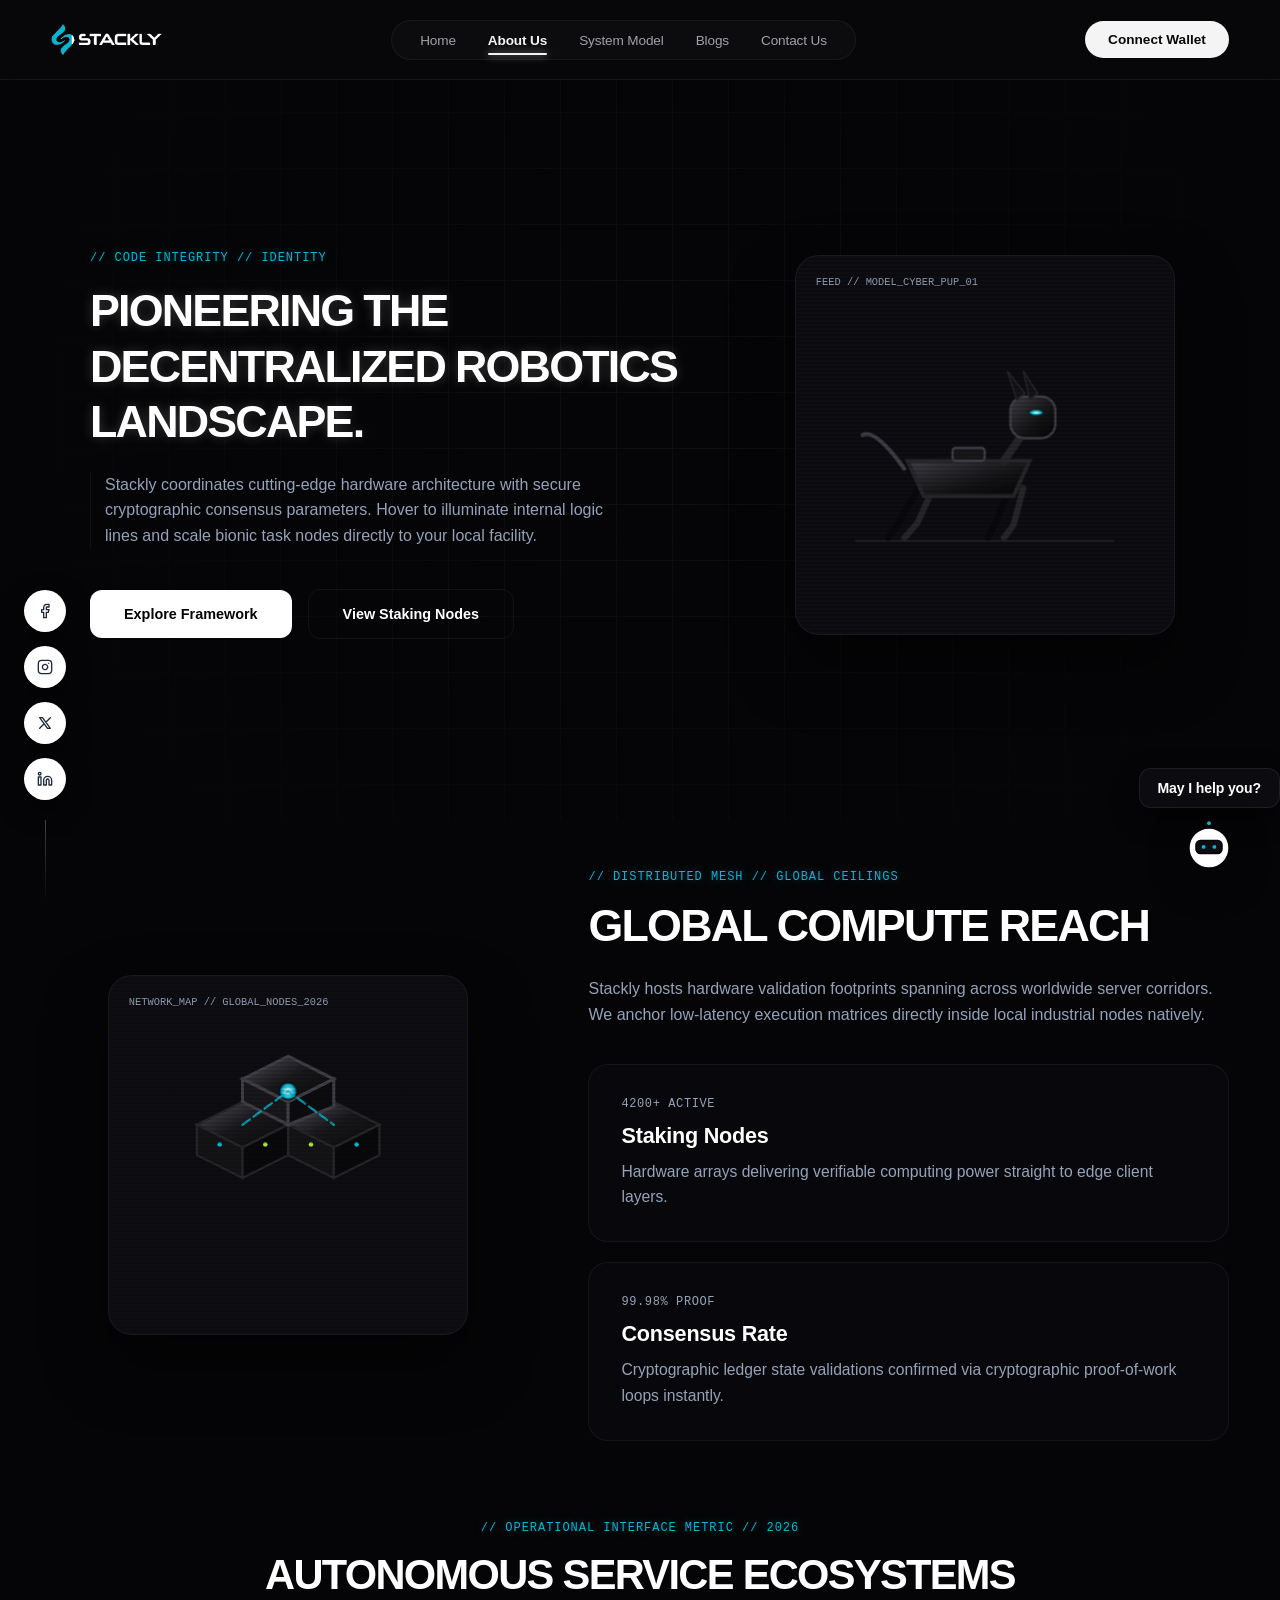
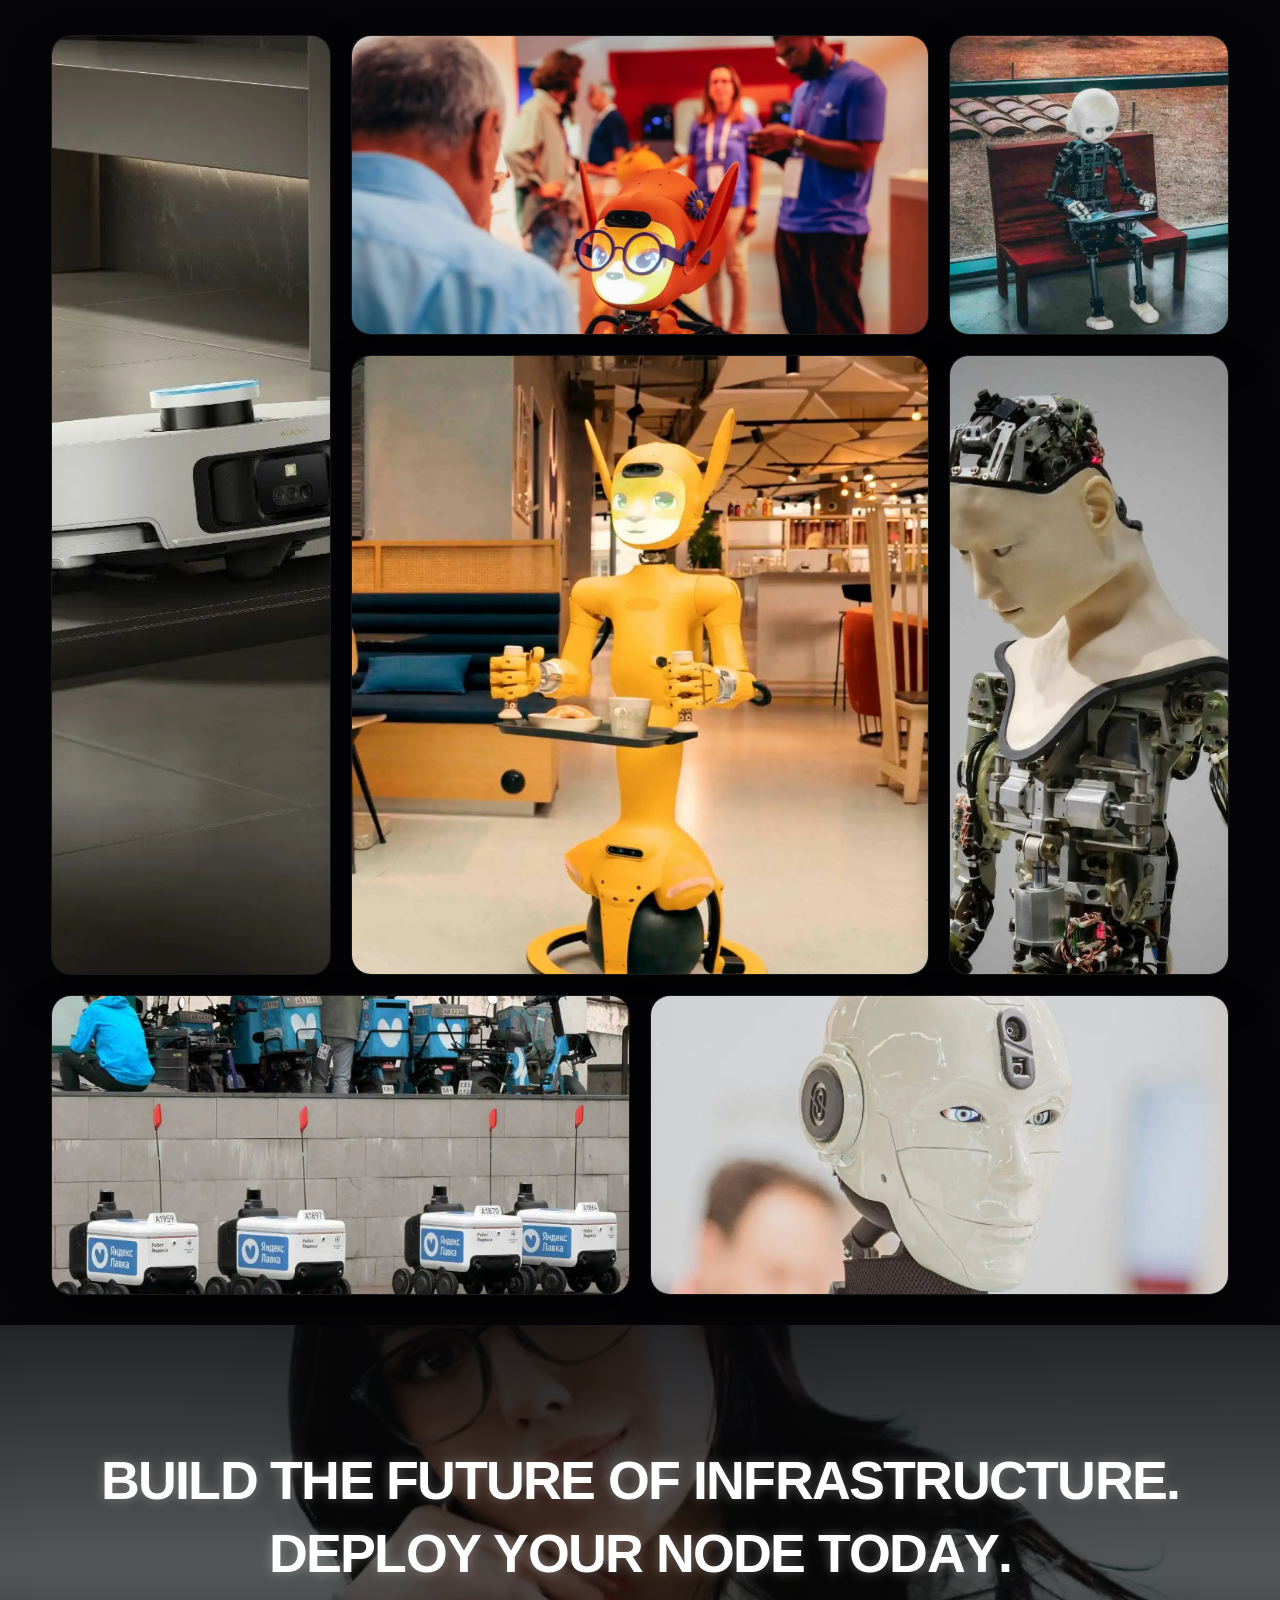
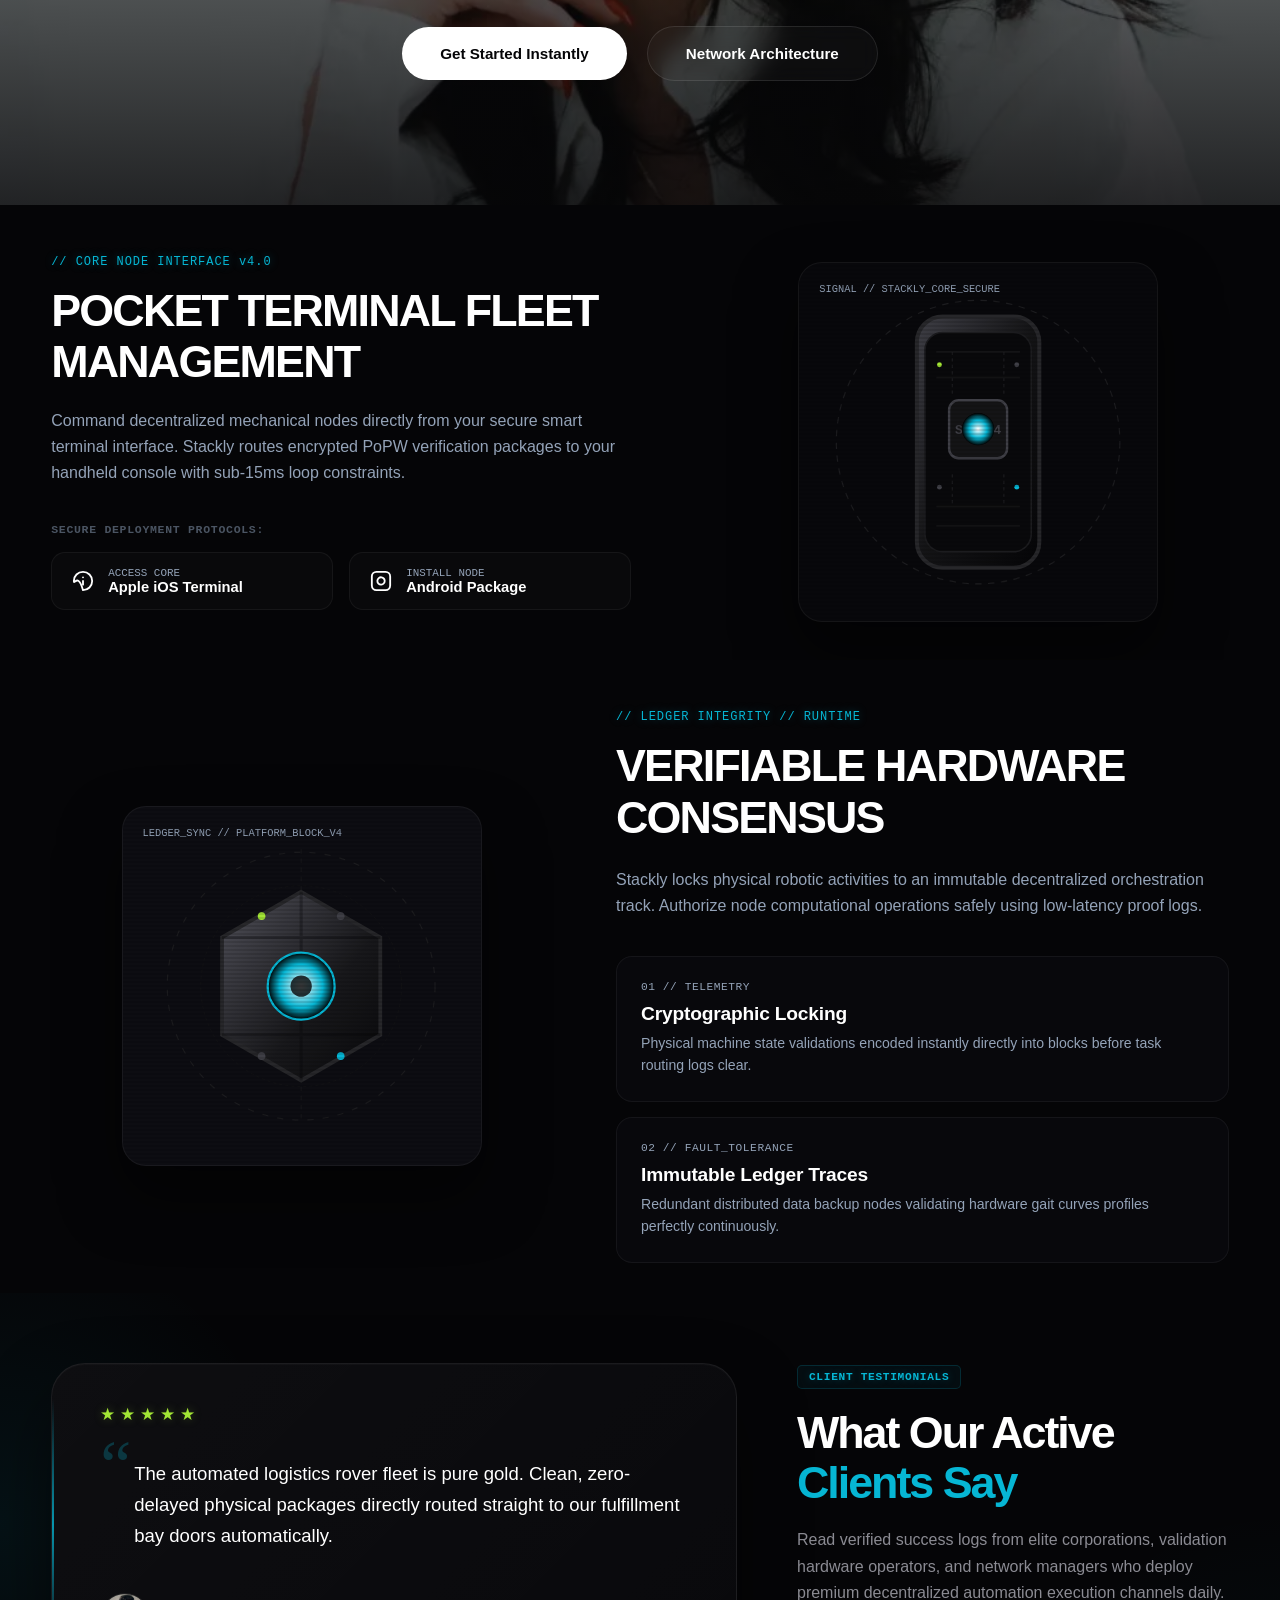
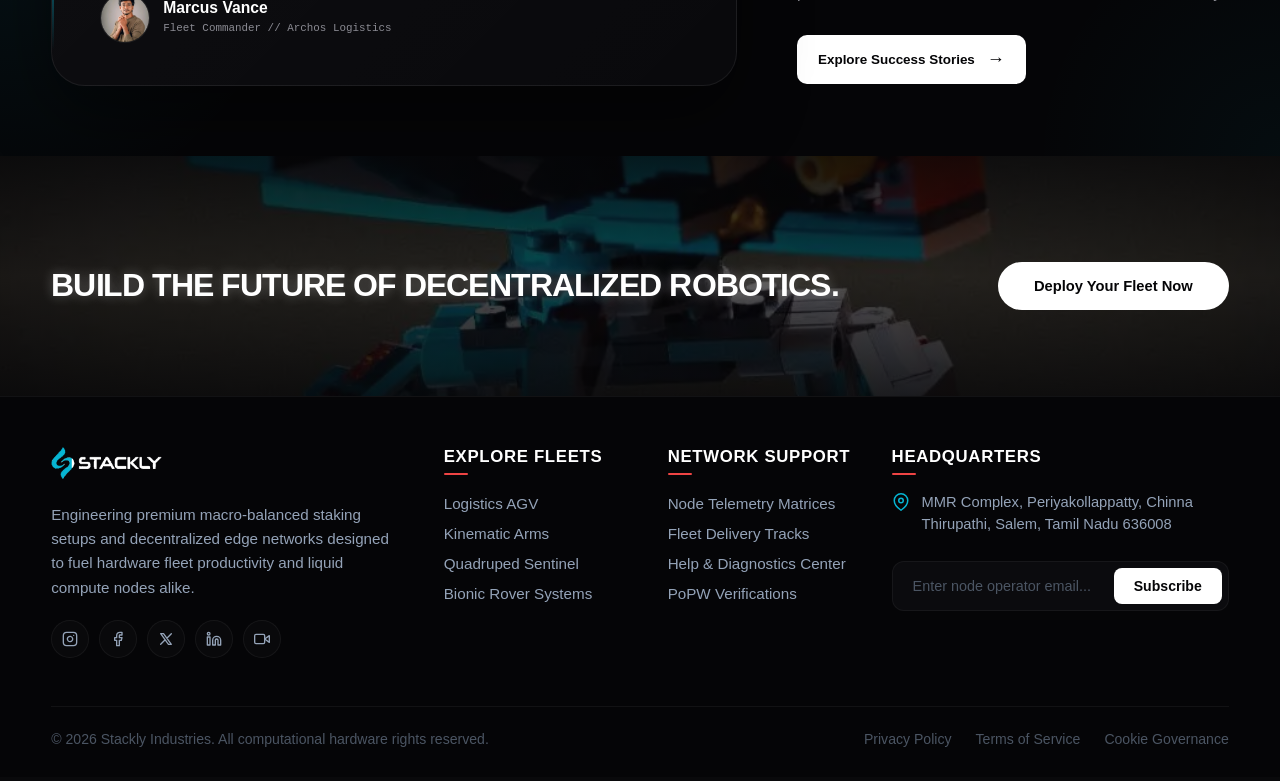
==== commit af72f3e6: "responsive fixed" ====
--- a/about.html
+++ b/about.html
@@ -22,7 +22,7 @@
             </svg>
             
             <!-- Brand Platform Signature Identification -->
-            <h1 class="brand-load-text">stackly</h1>
+            <h1 class="brand-load-text">STACKLY</h1>
             
             <!-- Precision Loading Timeline Metrics Track -->
             <div class="progress-track">
@@ -61,18 +61,18 @@
         
         <!-- Left Corner Brand Asset Component (Triggers App Reload) -->
         <a href="#" class="brand-logo-link" id="logoLink" title="Refresh Application">
-            <img src="https://placehold.co" alt="Stackly Platform Logo" class="brand-img">
+            <img src="./assests/robotics.webp" alt="Stackly Platform Logo" class="brand-img">
         </a>
 
         <!-- Center Navigation Alignment Menu Grid Wrapper -->
         <nav class="nav-menu-wrapper" id="navMenu">
             <ul class="nav-list">
-                <li><a href="index.html" class="menu-link">Home</a></li>
-                <li><a href="about.html" class="menu-link">About Us</a></li>
-                <li><a href="systems.html" class="menu-link">System Model</a></li>
-                <li><a href="blogs.html" class="menu-link">Blogs</a></li>
-                <li><a href="contact.html" class="menu-link">Contact Us</a></li>
-                <li><a href="#usecases" class="menu-link">Use Cases</a></li>
+                <li><a href="index.html" class="menu-link ">Home</a></li>
+<li><a href="about.html" class="menu-link active">About Us</a></li>
+<li><a href="systems.html" class="menu-link ">System Model</a></li>
+<li><a href="blogs.html" class="menu-link">Blogs</a></li>
+<li><a href="contact.html" class="menu-link">Contact Us</a></li>
+               
             </ul>
         </nav>
 
@@ -887,6 +887,291 @@
     .about-float-btn { width: 100%; text-align: center; }
 }
 
+/* =========================================================
+   ABOUT HERO — RESPONSIVE ADD-ON
+   Tablet + Mobile Optimization
+   ========================================================= */
+
+/* ---------- TABLET: 1024px and below ---------- */
+@media (max-width: 1024px) {
+
+    .about-hero-section {
+        min-height: auto;
+        padding: 120px 50px 60px;
+    }
+
+    .about-hero-container {
+        width: 100%;
+        grid-template-columns: 1fr;
+        gap: 55px;
+    }
+
+    .about-narrative-panel {
+        width: 100%;
+        text-align: center;
+        align-items: center;
+    }
+
+    .about-mini-hud-tag {
+        margin-bottom: 18px;
+    }
+
+    .about-kinetic-title {
+        width: 100%;
+        justify-content: center;
+        font-size: clamp(2rem, 5vw, 2.7rem);
+        line-height: 1.15;
+        column-gap: 9px;
+        row-gap: 5px;
+    }
+
+    .about-editorial-subtext {
+        max-width: 700px;
+        width: 100%;
+        padding-left: 0;
+        padding-bottom: 20px;
+        border-left: none;
+        border-bottom: 1px solid var(--border-premium);
+        text-align: center;
+        margin-left: auto;
+        margin-right: auto;
+    }
+
+    .about-floating-actions {
+        justify-content: center;
+        flex-wrap: wrap;
+    }
+
+    .about-visual-panel {
+        width: 100%;
+    }
+
+    .cinematic-canine-window {
+        width: min(70vw, 380px);
+        max-width: 380px;
+        margin: 0 auto;
+    }
+}
+
+
+/* ---------- SMALL TABLET: 768px and below ---------- */
+@media (max-width: 768px) {
+
+    .about-hero-section {
+        padding: 115px 30px 50px;
+    }
+
+    .about-hero-container {
+        gap: 45px;
+    }
+
+    .about-mini-hud-tag {
+        font-size: 0.7rem;
+        letter-spacing: 0.07em;
+    }
+
+    .about-kinetic-title {
+        font-size: clamp(1.85rem, 6vw, 2.35rem);
+        column-gap: 8px;
+        row-gap: 4px;
+    }
+
+    .about-editorial-subtext {
+        font-size: 0.95rem;
+        line-height: 1.65;
+        max-width: 620px;
+    }
+
+    .about-floating-actions {
+        gap: 12px;
+    }
+
+    .about-float-btn {
+        padding: 14px 26px;
+        font-size: 0.85rem;
+    }
+
+    .cinematic-canine-window {
+        width: min(72vw, 350px);
+        border-radius: 20px;
+    }
+
+    .canine-feed-label {
+        top: 16px;
+        left: 16px;
+        font-size: 0.6rem;
+    }
+}
+
+
+/* ---------- MOBILE: 600px and below ---------- */
+@media (max-width: 600px) {
+
+    .about-hero-section {
+        min-height: auto;
+        padding: 105px 20px 45px;
+    }
+
+    .about-hero-container {
+        gap: 38px;
+    }
+
+    .about-mini-hud-tag {
+        font-size: 0.65rem;
+        margin-bottom: 16px;
+        line-height: 1.5;
+    }
+
+    .about-kinetic-title {
+        font-size: clamp(1.65rem, 8vw, 2rem);
+        line-height: 1.18;
+        letter-spacing: -0.035em;
+        column-gap: 7px;
+        row-gap: 5px;
+    }
+
+    .about-word-node {
+        transform: translateY(5px);
+    }
+
+    .about-editorial-subtext {
+        font-size: 0.9rem;
+        line-height: 1.65;
+        margin-bottom: 30px;
+        padding-bottom: 16px;
+    }
+
+    .about-floating-actions {
+        width: 100%;
+        flex-direction: column;
+        gap: 12px;
+    }
+
+    .about-float-btn {
+        width: 100%;
+        max-width: 340px;
+        padding: 14px 20px;
+        text-align: center;
+    }
+
+    .cinematic-canine-window {
+        width: min(82vw, 330px);
+        border-radius: 18px;
+    }
+
+    .dancing-dog-robot-vector {
+        width: 82%;
+    }
+
+    .canine-feed-label {
+        top: 14px;
+        left: 14px;
+        font-size: 0.56rem;
+    }
+
+    .crt-scanline-overlay {
+        background-size: 100% 3px;
+    }
+}
+
+
+/* ---------- SMALL MOBILE: 480px and below ---------- */
+@media (max-width: 480px) {
+
+    .about-hero-section {
+        padding: 100px 16px 40px;
+    }
+
+    .about-hero-container {
+        gap: 32px;
+    }
+
+    .about-mini-hud-tag {
+        font-size: 0.6rem;
+    }
+
+    .about-kinetic-title {
+        font-size: clamp(1.5rem, 8.5vw, 1.85rem);
+        column-gap: 6px;
+        row-gap: 4px;
+    }
+
+    .about-editorial-subtext {
+        font-size: 0.86rem;
+        line-height: 1.6;
+    }
+
+    .about-float-btn {
+        max-width: 100%;
+        padding: 13px 18px;
+    }
+
+    .cinematic-canine-window {
+        width: 88vw;
+        max-width: 320px;
+        border-radius: 16px;
+    }
+
+    .dancing-dog-robot-vector {
+        width: 84%;
+    }
+
+    .canine-feed-label {
+        top: 12px;
+        left: 12px;
+        font-size: 0.52rem;
+    }
+}
+
+
+/* ---------- EXTRA SMALL PHONES: 360px and below ---------- */
+@media (max-width: 360px) {
+
+    .about-hero-section {
+        padding-left: 12px;
+        padding-right: 12px;
+    }
+
+    .about-kinetic-title {
+        font-size: 1.4rem;
+        column-gap: 5px;
+    }
+
+    .about-editorial-subtext {
+        font-size: 0.82rem;
+    }
+
+    .cinematic-canine-window {
+        width: 92vw;
+    }
+
+    .canine-feed-label {
+        font-size: 0.48rem;
+    }
+}
+
+
+/* ---------- REDUCE MOTION FOR ACCESSIBILITY ---------- */
+@media (prefers-reduced-motion: reduce) {
+
+    .cinematic-canine-window,
+    .cyber-dog-dance-root,
+    .dog-tail-bounce,
+    .dog-leg-back-left,
+    .dog-leg-back-right,
+    .dog-leg-front-left,
+    .dog-leg-front-right,
+    .dog-head-bob-node,
+    .dog-visor-pulse-node,
+    .about-float-btn {
+        animation: none !important;
+    }
+
+    .about-word-node {
+        opacity: 1;
+        transform: none;
+    }
+}
 </style>
 
 <script>
@@ -1329,7 +1614,7 @@
             <!-- Shape A: Left Tall Box — Enters from LEFT -->
             <div class="collage-polaroid-card shape-left-tall fly-in-left">
                 <div class="card-interior-harness">
-                    <img src="https://unsplash.com" alt="Robotic Sanitation Node" class="collage-showcase-photo">
+                    <img src="./assests/house cleaning.webp" alt="Robotic Sanitation Node" class="collage-showcase-photo">
                     <div class="hover-glowing-hud-mask">
                         <h3>Robotic Sanitation Node</h3>
                         <span class="price-token">₹280 <small>/ Hr</small></span>
@@ -1341,7 +1626,7 @@
             <!-- Shape B: Center Top Wide Box — Enters from TOP -->
             <div class="collage-polaroid-card shape-center-top fly-in-top">
                 <div class="card-interior-harness">
-                    <img src="https://unsplash.com" alt="Bionic Eldercare Assistant" class="collage-showcase-photo">
+                    <img src="./assests/eldercare.webp" alt="Bionic Eldercare Assistant" class="collage-showcase-photo">
                     <div class="hover-glowing-hud-mask">
                         <h3>Bionic Eldercare Assistant</h3>
                         <span class="price-token">₹420 <small>/ Hr</small></span>
@@ -1353,7 +1638,7 @@
             <!-- Shape C: Center Bottom Huge Box — Enters from BOTTOM -->
             <div class="collage-polaroid-card shape-center-main fly-in-bottom">
                 <div class="card-interior-harness">
-                    <img src="https://unsplash.com" alt="Robotic Food Serving Platter" class="collage-showcase-photo">
+                    <img src="./assests/food serving.webp" alt="Robotic Food Serving Platter" class="collage-showcase-photo">
                     <div class="hover-glowing-hud-mask">
                         <h3>Robotic Food Serving Platter</h3>
                         <span class="price-token">₹190 <small>/ Platter</small></span>
@@ -1365,7 +1650,7 @@
             <!-- Shape D: Right Top Square — Enters from RIGHT -->
             <div class="collage-polaroid-card shape-right-top fly-in-right">
                 <div class="card-interior-harness">
-                    <img src="https://unsplash.com" alt="Academic Tuition Machine" class="collage-showcase-photo">
+                    <img src="./assests/tuition.webp" alt="Academic Tuition Machine" class="collage-showcase-photo">
                     <div class="hover-glowing-hud-mask">
                         <h3>Academic Tuition Machine</h3>
                         <span class="price-token">₹350 <small>/ Session</small></span>
@@ -1377,7 +1662,7 @@
             <!-- Shape E: Right Bottom Square — Enters from BOTTOM -->
             <div class="collage-polaroid-card shape-right-bottom fly-in-bottom">
                 <div class="card-interior-harness">
-                    <img src="https://unsplash.com" alt="Vocational Simulation Center" class="collage-showcase-photo">
+                    <img src="./assests/robot stimulation.webp" alt="Vocational Simulation Center" class="collage-showcase-photo">
                     <div class="hover-glowing-hud-mask">
                         <h3>Vocational Simulation Center</h3>
                         <span class="price-token">₹580 <small>/ Course</small></span>
@@ -1390,7 +1675,7 @@
             <!-- Shape F: Bottom Left Split Row Card — Enters from LEFT -->
             <div class="collage-polaroid-card shape-floor-left fly-in-left">
                 <div class="card-interior-harness">
-                    <img src="https://unsplash.com" alt="Last-Mile Transit Delivery Rover" class="collage-showcase-photo">
+                    <img src="./assests/delivery.webp" alt="Last-Mile Transit Delivery Rover" class="collage-showcase-photo">
                     <div class="hover-glowing-hud-mask">
                         <h3>Last-Mile Transit Delivery Rover</h3>
                         <span class="price-token">₹120 <small>/ Delivery</small></span>
@@ -1402,7 +1687,7 @@
             <!-- Shape G: Bottom Right Split Row Card — Enters from RIGHT -->
             <div class="collage-polaroid-card shape-floor-right fly-in-right">
                 <div class="card-interior-harness">
-                    <img src="https://unsplash.com" alt="Network Security Sentinel" class="collage-showcase-photo">
+                    <img src="./assests/security.webp" alt="Network Security Sentinel" class="collage-showcase-photo">
                     <div class="hover-glowing-hud-mask">
                         <h3>Sentinel Cyber Security</h3>
                         <span class="price-token">₹450 <small>/ Hr</small></span>
@@ -1480,7 +1765,7 @@
     display: grid;
     /* 4 Balanced side-by-side layout columns architecture */
     grid-template-columns: repeat(4, 1fr);
-    grid-template-rows: repeat(4, 130px); /* Rigid height rows matrix to lock layout shapes */
+    grid-template-rows: repeat(4, 300px); /* Rigid height rows matrix to lock layout shapes */
     gap: 20px;
 }
 
@@ -1516,6 +1801,131 @@
     filter: blur(0px);
 }
 
+/* =========================================================
+   FINAL COLLAGE IMAGE FIX
+   Full card + controlled crop + correct subject focus
+   ========================================================= */
+
+.collage-polaroid-card .card-interior-harness {
+    width: 100%;
+    height: 100%;
+    overflow: hidden;
+    position: relative;
+}
+
+.collage-polaroid-card .collage-showcase-photo {
+    width: 100%;
+    height: 100%;
+    display: block;
+
+    /* FULL CARD - NO BLANK SPACE */
+    object-fit: cover;
+
+    /* Default focus */
+    object-position: center center;
+
+    /* IMPORTANT - no unnecessary zoom */
+    transform: scale(1);
+
+    transition:
+        filter 0.4s ease,
+        transform 0.4s ease;
+}
+
+
+/* =========================================================
+   INDIVIDUAL CARD FOCUS
+   ========================================================= */
+
+/* LEFT TALL
+   Keep cleaning robot centered */
+.shape-left-tall .collage-showcase-photo {
+    object-position: 50% 50%;
+}
+
+
+/* TOP CENTER
+   Move image DOWN slightly so robot face/body remains visible */
+.shape-center-top .collage-showcase-photo {
+    object-position: 50% 25%;
+}
+
+
+/* CENTER MAIN
+   Robot is already well positioned */
+.shape-center-main .collage-showcase-photo {
+    object-position: 50% 50%;
+}
+
+
+/* TOP RIGHT
+   Keep robot visible */
+.shape-right-top .collage-showcase-photo {
+    object-position: 50% 35%;
+}
+
+
+/* RIGHT MIDDLE
+   Keep head + upper body */
+.shape-right-bottom .collage-showcase-photo {
+    object-position: 50% 35%;
+}
+
+
+/* BOTTOM LEFT
+   Focus on the actual vehicle/robot area */
+.shape-floor-left .collage-showcase-photo {
+    object-position: 50% 65%;
+}
+
+
+/* BOTTOM RIGHT
+   Move focus upward to show robot */
+.shape-floor-right .collage-showcase-photo {
+    object-position: 50% 30%;
+}
+
+
+/* =========================================================
+   HOVER
+   DON'T OVER-ZOOM THE IMAGE
+   ========================================================= */
+
+.collage-polaroid-card:hover .collage-showcase-photo {
+    filter: blur(10px);
+    transform: scale(1.01);
+}
+
+
+/* =========================================================
+   TABLET
+   ========================================================= */
+
+@media (max-width: 1024px) {
+
+    .collage-polaroid-card .collage-showcase-photo {
+        object-fit: cover;
+    }
+
+}
+
+
+/* =========================================================
+   MOBILE
+   ========================================================= */
+
+@media (max-width: 640px) {
+
+    .collage-polaroid-card .collage-showcase-photo {
+        width: 100%;
+        height: 100%;
+        object-fit: cover;
+    }
+
+    .collage-polaroid-card:hover .collage-showcase-photo {
+        transform: scale(1);
+    }
+}
 /* ==========================================================================
    FIXED: BALANCED SUB-ROW MATRIX PLACEMENTS (Eliminating long high width)
    ========================================================================== */
@@ -1648,6 +2058,7 @@
     }
 }
 
+
 </style>
 
 <script>
@@ -1687,7 +2098,7 @@
 <section class="action-banner-section">
     
     <!-- FULL-BLEED BACKGROUND MEDIA: Mount your custom graphic link inside url('') below -->
-    <div class="banner-media-underlay" style="background-image: url('https://unsplash.com');"></div>
+    <div class="banner-media-underlay" style="background-image: url('./assests/rose.webp');"></div>
     <div class="banner-darkener-shield"></div>
 
     <div class="banner-arena-container">
@@ -2702,11 +3113,949 @@
 
 </script>
 
+<!-- =========================================================
+     CLIENT TESTIMONIAL — WIDE BANNER
+     ========================================================= -->
+
+<section class="client-testimonial-banner">
+
+    <div class="testimonial-banner-container">
+
+        <!-- LEFT: TESTIMONIAL -->
+        <div class="testimonial-feedback-panel">
+
+            <div class="testimonial-stars" aria-label="5 star rating">
+                <span>★</span>
+                <span>★</span>
+                <span>★</span>
+                <span>★</span>
+                <span>★</span>
+            </div>
+
+            <div class="testimonial-feedback-content">
+
+                <span class="testimonial-quote-mark">“</span>
+
+                <p id="testimonyQuote">
+                    The automated logistics rover fleet is pure gold.
+                    Clean, zero-delayed physical packages directly routed
+                    straight to our fulfillment bay doors automatically.
+                </p>
+
+            </div>
+
+            <div class="testimonial-client">
+
+                <div class="testimonial-avatar">
+                    <img
+                        src="./assests/arjun.webp"
+                        alt="Marcus Vance"
+                        id="testimonyAvatar"
+                    >
+                </div>
+
+                <div class="testimonial-client-info">
+                    <h3 id="testimonyName">Marcus Vance</h3>
+
+                    <span id="testimonyRole">
+                        Fleet Commander // Archos Logistics
+                    </span>
+                </div>
+
+            </div>
+
+        </div>
+
+
+        <!-- RIGHT: SECTION CONTENT -->
+        <div class="testimonial-banner-content">
+
+            <span class="testimonial-label">
+                CLIENT TESTIMONIALS
+            </span>
+
+            <h2>
+                What Our Active
+                <span>Clients Say</span>
+            </h2>
+
+            <p>
+                Read verified success logs from elite corporations,
+                validation hardware operators, and network managers
+                who deploy premium decentralized automation execution
+                channels daily.
+            </p>
+
+            <a href="404.html" class="testimonial-banner-button">
+                Explore Success Stories
+                <span>→</span>
+            </a>
+
+        </div>
+
+    </div>
+
+</section>
+
+<style>
+    
+ /* =========================================================
+   CLIENT TESTIMONIAL — WIDE BANNER DESIGN
+   ========================================================= */
+
+.client-testimonial-banner {
+    width: 100%;
+    padding: 70px 0;
+
+    background: #050507;
+
+    position: relative;
+    overflow: hidden;
+
+    font-family:
+        -apple-system,
+        BlinkMacSystemFont,
+        "SF Pro Display",
+        "Segoe UI",
+        Roboto,
+        sans-serif;
+}
+
+
+/* =========================================================
+   BACKGROUND GLOW
+   ========================================================= */
+
+.client-testimonial-banner::before {
+    content: "";
+
+    position: absolute;
+
+    width: 600px;
+    height: 600px;
+
+    left: -300px;
+    top: 50%;
+
+    transform: translateY(-50%);
+
+    background:
+        radial-gradient(
+            circle,
+            rgba(6, 182, 212, 0.07) 0%,
+            transparent 70%
+        );
+
+    pointer-events: none;
+}
+
+.client-testimonial-banner::after {
+    content: "";
+
+    position: absolute;
+
+    width: 500px;
+    height: 500px;
+
+    right: -250px;
+    bottom: -250px;
+
+    background:
+        radial-gradient(
+            circle,
+            rgba(6, 182, 212, 0.045) 0%,
+            transparent 70%
+        );
+
+    pointer-events: none;
+}
+
+
+/* =========================================================
+   MAIN HORIZONTAL BANNER
+   ========================================================= */
+
+.testimonial-banner-container {
+    width: calc(100% - 8%);
+    max-width: 1440px;
+
+    margin: 0 auto;
+
+    display: grid;
+
+    grid-template-columns:
+        minmax(0, 1.35fr)
+        minmax(320px, 0.85fr);
+
+    align-items: center;
+
+    gap: 60px;
+
+    position: relative;
+    z-index: 2;
+}
+
+
+/* =========================================================
+   LEFT TESTIMONIAL PANEL
+   ========================================================= */
+
+.testimonial-feedback-panel {
+    width: 100%;
+
+    min-height: 300px;
+
+    padding: 42px 48px;
+
+    border: 1px solid rgba(255, 255, 255, 0.07);
+
+    border-radius: 34px;
+
+    background:
+        linear-gradient(
+            135deg,
+            rgba(255, 255, 255, 0.025),
+            rgba(255, 255, 255, 0.005)
+        ),
+        #08080b;
+
+    box-shadow:
+        0 30px 70px rgba(0, 0, 0, 0.45),
+        inset 0 1px 0 rgba(255, 255, 255, 0.025);
+
+    position: relative;
+
+    overflow: hidden;
+
+    transition:
+        border-color 0.35s ease,
+        transform 0.35s ease,
+        box-shadow 0.35s ease;
+}
+
+.testimonial-feedback-panel:hover {
+    border-color: rgba(6, 182, 212, 0.25);
+
+    transform: translateY(-3px);
+
+    box-shadow:
+        0 35px 80px rgba(0, 0, 0, 0.55),
+        0 0 35px rgba(6, 182, 212, 0.06);
+}
+
+
+/* =========================================================
+   LEFT PANEL CYAN EDGE
+   ========================================================= */
+
+.testimonial-feedback-panel::before {
+    content: "";
+
+    position: absolute;
+
+    left: 0;
+    top: 35px;
+    bottom: 35px;
+
+    width: 2px;
+
+    background:
+        linear-gradient(
+            to bottom,
+            transparent,
+            #06b6d4,
+            transparent
+        );
+
+    opacity: 0.8;
+}
+
+
+/* =========================================================
+   STARS
+   ========================================================= */
+
+.testimonial-stars {
+    display: flex;
+
+    align-items: center;
+
+    gap: 5px;
+
+    margin-bottom: 20px;
+}
+
+.testimonial-stars span {
+    font-size: 17px;
+
+    color: #a3e635;
+
+    line-height: 1;
+
+    filter:
+        drop-shadow(
+            0 0 5px
+            rgba(163, 230, 53, 0.25)
+        );
+}
+
+
+/* =========================================================
+   QUOTE CONTENT
+   ========================================================= */
+
+.testimonial-feedback-content {
+    position: relative;
+
+    padding-left: 34px;
+
+    min-height: 125px;
+
+    display: flex;
+
+    align-items: center;
+}
+
+.testimonial-quote-mark {
+    position: absolute;
+
+    left: 0;
+    top: -12px;
+
+    font-family: Georgia, serif;
+
+    font-size: 70px;
+
+    line-height: 1;
+
+    color: rgba(6, 182, 212, 0.25);
+}
+
+.testimonial-feedback-content p {
+    margin: 0;
+
+    max-width: 720px;
+
+    color: #ffffff;
+
+    font-size: clamp(
+        1rem,
+        1.45vw,
+        1.2rem
+    );
+
+    line-height: 1.65;
+
+    font-weight: 500;
+
+    transition:
+        opacity 0.25s ease,
+        transform 0.25s ease;
+}
+
+
+/* =========================================================
+   CLIENT PROFILE
+   ========================================================= */
+
+.testimonial-client {
+    display: flex;
+
+    align-items: center;
+
+    gap: 13px;
+
+    margin-top: 25px;
+
+    transition:
+        opacity 0.25s ease,
+        transform 0.25s ease;
+}
+
+.testimonial-avatar {
+    width: 50px;
+    height: 50px;
+
+    border-radius: 50%;
+
+    overflow: hidden;
+
+    flex-shrink: 0;
+
+    border: 1px solid rgba(255, 255, 255, 0.1);
+
+    background: #050507;
+}
+
+.testimonial-avatar img {
+    width: 100%;
+    height: 100%;
+
+    object-fit: cover;
+
+    display: block;
+}
+
+.testimonial-client-info {
+    display: flex;
+
+    flex-direction: column;
+
+    gap: 4px;
+}
+
+.testimonial-client-info h3 {
+    margin: 0;
+
+    color: #ffffff;
+
+    font-size: 0.98rem;
+
+    font-weight: 700;
+}
+
+.testimonial-client-info span {
+    color: #8b8b93;
+
+    font-family: monospace;
+
+    font-size: 0.68rem;
+
+    line-height: 1.4;
+}
+
+
+/* =========================================================
+   ROTATION FADE
+   ========================================================= */
+
+.testimonial-feedback-panel.fade-testimonial
+.testimonial-feedback-content p,
+
+.testimonial-feedback-panel.fade-testimonial
+.testimonial-client {
+    opacity: 0;
+
+    transform: translateY(-8px);
+}
+
+
+/* =========================================================
+   RIGHT CONTENT
+   ========================================================= */
+
+.testimonial-banner-content {
+    width: 100%;
+
+    display: flex;
+
+    flex-direction: column;
+
+    align-items: flex-start;
+
+    justify-content: center;
+
+    text-align: left;
+}
+
+
+/* =========================================================
+   LABEL
+   ========================================================= */
+
+.testimonial-label {
+    display: inline-flex;
+
+    align-items: center;
+
+    padding: 5px 11px;
+
+    margin-bottom: 18px;
+
+    border-radius: 5px;
+
+    border: 1px solid rgba(6, 182, 212, 0.18);
+
+    background: rgba(6, 182, 212, 0.05);
+
+    color: #06b6d4;
+
+    font-family: monospace;
+
+    font-size: 0.7rem;
+
+    font-weight: 700;
+
+    letter-spacing: 0.06em;
+
+    text-shadow:
+        0 0 8px
+        rgba(6, 182, 212, 0.3);
+}
+
+
+/* =========================================================
+   HEADING
+   ========================================================= */
+
+.testimonial-banner-content h2 {
+    margin: 0 0 20px;
+
+    max-width: 500px;
+
+    color: #ffffff;
+
+    font-size: clamp(
+        2rem,
+        3.5vw,
+        2.9rem
+    );
+
+    font-weight: 800;
+
+    line-height: 1.12;
+
+    letter-spacing: -0.045em;
+}
+
+.testimonial-banner-content h2 span {
+    display: block;
+
+    color: #06b6d4;
+}
+
+
+/* =========================================================
+   DESCRIPTION
+   ========================================================= */
+
+.testimonial-banner-content > p {
+    margin: 0 0 28px;
+
+    max-width: 500px;
+
+    color: #8b8b93;
+
+    font-size: 1rem;
+
+    line-height: 1.65;
+}
+
+
+/* =========================================================
+   BUTTON
+   ========================================================= */
+
+.testimonial-banner-button {
+    display: inline-flex;
+
+    align-items: center;
+
+    justify-content: center;
+
+    gap: 12px;
+
+    padding: 13px 20px;
+
+    border-radius: 10px;
+
+    border: 1px solid rgba(255, 255, 255, 0.1);
+
+    background: #ffffff;
+
+    color: #050507;
+
+    text-decoration: none;
+
+    font-size: 0.84rem;
+
+    font-weight: 700;
+
+    transition:
+        transform 0.3s ease,
+        box-shadow 0.3s ease,
+        background 0.3s ease;
+}
+
+.testimonial-banner-button span {
+    font-size: 18px;
+
+    transition:
+        transform 0.3s ease;
+}
+
+.testimonial-banner-button:hover {
+    transform: translateY(-3px);
+
+    background: #06b6d4;
+
+    box-shadow:
+        0 12px 30px
+        rgba(6, 182, 212, 0.15);
+}
+
+.testimonial-banner-button:hover span {
+    transform: translateX(4px);
+}
+
+
+/* =========================================================
+   TABLET — KEEP SAME HORIZONTAL LINE
+   ========================================================= */
+
+@media (max-width: 1024px) {
+
+    .client-testimonial-banner {
+        padding: 55px 0;
+    }
+
+    .testimonial-banner-container {
+        width: calc(100% - 7%);
+
+        grid-template-columns:
+            minmax(0, 1.2fr)
+            minmax(260px, 0.8fr);
+
+        gap: 35px;
+    }
+
+    .testimonial-feedback-panel {
+        min-height: 290px;
+
+        padding: 35px 32px;
+
+        border-radius: 28px;
+    }
+
+    .testimonial-feedback-content {
+        padding-left: 28px;
+    }
+
+    .testimonial-feedback-content p {
+        font-size: 0.96rem;
+    }
+
+    .testimonial-banner-content h2 {
+        font-size: clamp(
+            1.8rem,
+            4vw,
+            2.4rem
+        );
+    }
+
+    .testimonial-banner-content > p {
+        font-size: 0.9rem;
+    }
+}
+
+
+/* =========================================================
+   MOBILE — STACK FOR READABILITY
+   ========================================================= */
+
+@media (max-width: 768px) {
+
+    .client-testimonial-banner {
+        padding: 45px 0;
+    }
+
+    .testimonial-banner-container {
+        width: calc(100% - 40px);
+
+        grid-template-columns: 1fr;
+
+        gap: 30px;
+    }
+
+    .testimonial-feedback-panel {
+        min-height: auto;
+
+        padding: 30px 25px;
+
+        border-radius: 25px;
+    }
+
+    .testimonial-stars {
+        justify-content: center;
+    }
+
+    .testimonial-feedback-content {
+        min-height: 125px;
+
+        padding-left: 25px;
+
+        text-align: center;
+
+        justify-content: center;
+    }
+
+    .testimonial-feedback-content p {
+        font-size: 0.95rem;
+
+        line-height: 1.6;
+    }
+
+    .testimonial-client {
+        justify-content: center;
+    }
+
+    .testimonial-banner-content {
+        align-items: center;
+
+        text-align: center;
+    }
+
+    .testimonial-banner-content h2 {
+        max-width: 600px;
+
+        font-size: clamp(
+            1.8rem,
+            7vw,
+            2.35rem
+        );
+    }
+
+    .testimonial-banner-content > p {
+        max-width: 600px;
+
+        font-size: 0.9rem;
+    }
+}
+
+
+/* =========================================================
+   SMALL MOBILE
+   ========================================================= */
+
+@media (max-width: 480px) {
+
+    .client-testimonial-banner {
+        padding: 38px 0;
+    }
+
+    .testimonial-banner-container {
+        width: calc(100% - 28px);
+
+        gap: 25px;
+    }
+
+    .testimonial-feedback-panel {
+        padding: 27px 19px;
+
+        border-radius: 22px;
+    }
+
+    .testimonial-stars {
+        gap: 3px;
+
+        margin-bottom: 17px;
+    }
+
+    .testimonial-stars span {
+        font-size: 15px;
+    }
+
+    .testimonial-feedback-content {
+        padding-left: 15px;
+
+        min-height: 145px;
+    }
+
+    .testimonial-quote-mark {
+        font-size: 55px;
+    }
+
+    .testimonial-feedback-content p {
+        font-size: 0.87rem;
+
+        line-height: 1.58;
+    }
+
+    .testimonial-avatar {
+        width: 42px;
+        height: 42px;
+    }
+
+    .testimonial-client-info h3 {
+        font-size: 0.88rem;
+    }
+
+    .testimonial-client-info span {
+        font-size: 0.59rem;
+    }
+
+    .testimonial-banner-content h2 {
+        font-size: 1.55rem;
+    }
+
+    .testimonial-banner-content > p {
+        font-size: 0.82rem;
+    }
+
+    .testimonial-banner-button {
+        width: 100%;
+
+        max-width: 300px;
+    }
+}
+
+
+/* =========================================================
+   EXTRA SMALL PHONE
+   ========================================================= */
+
+@media (max-width: 360px) {
+
+    .testimonial-banner-container {
+        width: calc(100% - 22px);
+    }
+
+    .testimonial-feedback-panel {
+        padding: 23px 15px;
+    }
+
+    .testimonial-feedback-content {
+        min-height: 155px;
+    }
+
+    .testimonial-feedback-content p {
+        font-size: 0.81rem;
+    }
+
+    .testimonial-banner-content h2 {
+        font-size: 1.4rem;
+    }
+
+    .testimonial-banner-content > p {
+        font-size: 0.77rem;
+    }
+}
+
+
+/* =========================================================
+   TOUCH DEVICES
+   ========================================================= */
+
+@media (hover: none) {
+
+    .testimonial-feedback-panel:hover {
+        transform: none;
+
+        border-color:
+            rgba(255, 255, 255, 0.07);
+
+        box-shadow:
+            0 30px 70px
+            rgba(0, 0, 0, 0.45);
+    }
+
+    .testimonial-banner-button:hover {
+        transform: none;
+
+        box-shadow: none;
+    }
+
+    .testimonial-banner-button:hover span {
+        transform: none;
+    }
+}
+
+
+/* =========================================================
+   REDUCED MOTION
+   ========================================================= */
+
+@media (prefers-reduced-motion: reduce) {
+
+    .testimonial-feedback-panel,
+    .testimonial-feedback-content p,
+    .testimonial-client,
+    .testimonial-banner-button {
+        transition: none !important;
+    }
+}
+</style>
+
+<script>
+ document.addEventListener("DOMContentLoaded", () => {
+const testimonyDataStack = [
+    {
+        quote: "The automated logistics rover fleet is pure gold. Clean, zero-delayed physical packages directly routed straight to our fulfillment bay doors automatically.",
+        name: "Marcus Vance",
+        role: "Fleet Commander // Archos Logistics",
+        avatar: "./assests/aris.webp"
+    },
+    {
+        quote: "Verifying localized robot tasks directly through zero-knowledge staking validation frameworks has completely wiped our operational blind spots instantly.",
+        name: "Elena Rostova",
+        role: "Systems Principal // Node Inc",
+        avatar: "./assests/rose.webp"
+    },
+    {
+        quote: "Renting liquid hardware packages instead of making heavy capital investments allowed us to scale sensor arrays by 300% with zero fiscal friction.",
+        name: "Devon Lane",
+        role: "Hardware Lead // Cipher Fleets",
+        avatar: "./assests/devon mill.webp"
+    }
+];
+
+    let currentRotationIndex = 0;
+
+    const card = document.querySelector(".testimonial-feedback-panel");
+    const quote = document.getElementById("testimonyQuote");
+    const name = document.getElementById("testimonyName");
+    const role = document.getElementById("testimonyRole");
+    const avatar = document.getElementById("testimonyAvatar");
+
+    if (!card || !quote || !name || !role || !avatar) return;
+
+    function rotateTestimonial() {
+
+        card.classList.add("fade-testimonial");
+
+        setTimeout(() => {
+
+            currentRotationIndex =
+                (currentRotationIndex + 1) %
+                testimonyDataStack.length;
+
+            const active =
+                testimonyDataStack[currentRotationIndex];
+
+            quote.textContent = active.quote;
+            name.textContent = active.name;
+            role.textContent = active.role;
+            avatar.src = active.avatar;
+
+            card.classList.remove("fade-testimonial");
+
+        }, 250);
+    }
+
+    setInterval(rotateTestimonial, 3000);
+
+
+    /* Mouse glow position */
+
+    card.addEventListener("mousemove", (event) => {
+
+        const rect = card.getBoundingClientRect();
+
+        const x = event.clientX - rect.left;
+        const y = event.clientY - rect.top;
+
+        card.style.setProperty("--mouse-x", `${x}px`);
+        card.style.setProperty("--mouse-y", `${y}px`);
+    });
+
+});
+</script>
+
 <!-- Unique Isolated 1-Line Spatial Tech Banner Arena -->
 <section class="accelerate-banner-hub">
     
     <!-- FULL-BLEED BACKGROUND LAYER -->
-    <div class="quantum-media-underlay" style="background-image: url('https://unsplash.com');"></div>
+    <div class="quantum-media-underlay" style="background-image: url('./assests/flight\ robot.webp');"></div>
     <div class="quantum-dimmer-shield"></div>
 
     <div class="accelerate-arena-container">
@@ -2937,7 +4286,7 @@
             <!-- Column 1: Brand Profile & 5-Icon Social Hub -->
             <div class="footer-profile-block">
                 <a href="#" class="footer-logo-anchor" id="backToTopLogo" title="Back to Top">
-                    <img src="https://placehold.co" alt="Stackly Platform Logo" class="brand-logo-img">
+                    <img src="./assests/robotics.webp" alt="Stackly Platform Logo" class="brand-logo-img">
                 </a>
                 <p class="brand-mission-subtext">
                     Engineering premium macro-balanced staking setups and decentralized edge networks designed to fuel hardware fleet productivity and liquid compute nodes alike.
--- a/style.css
+++ b/style.css
@@ -274,7 +274,7 @@
         position: fixed;
         top: 0;
         left: 0;
-        width: 100%;
+        width: 85%;
         height: 100vh;
         background-color: var(--bg-black);
         display: flex;
@@ -316,3 +316,23 @@
         transform: translateY(-7px) rotate(-45deg);
     }
 }
+
+
+/* Active Navigation Status */
+.menu-link.active {
+    color: var(--text-primary);
+    font-weight: 600;
+    position: relative;
+}
+
+.menu-link.active::after {
+    content: "";
+    position: absolute;
+    left: 0;
+    right: 0;
+    bottom: -7px;
+    height: 2px;
+    background: var(--text-primary);
+    border-radius: 10px;
+    box-shadow: 0 0 8px rgba(255, 255, 255, 0.65);
+}
